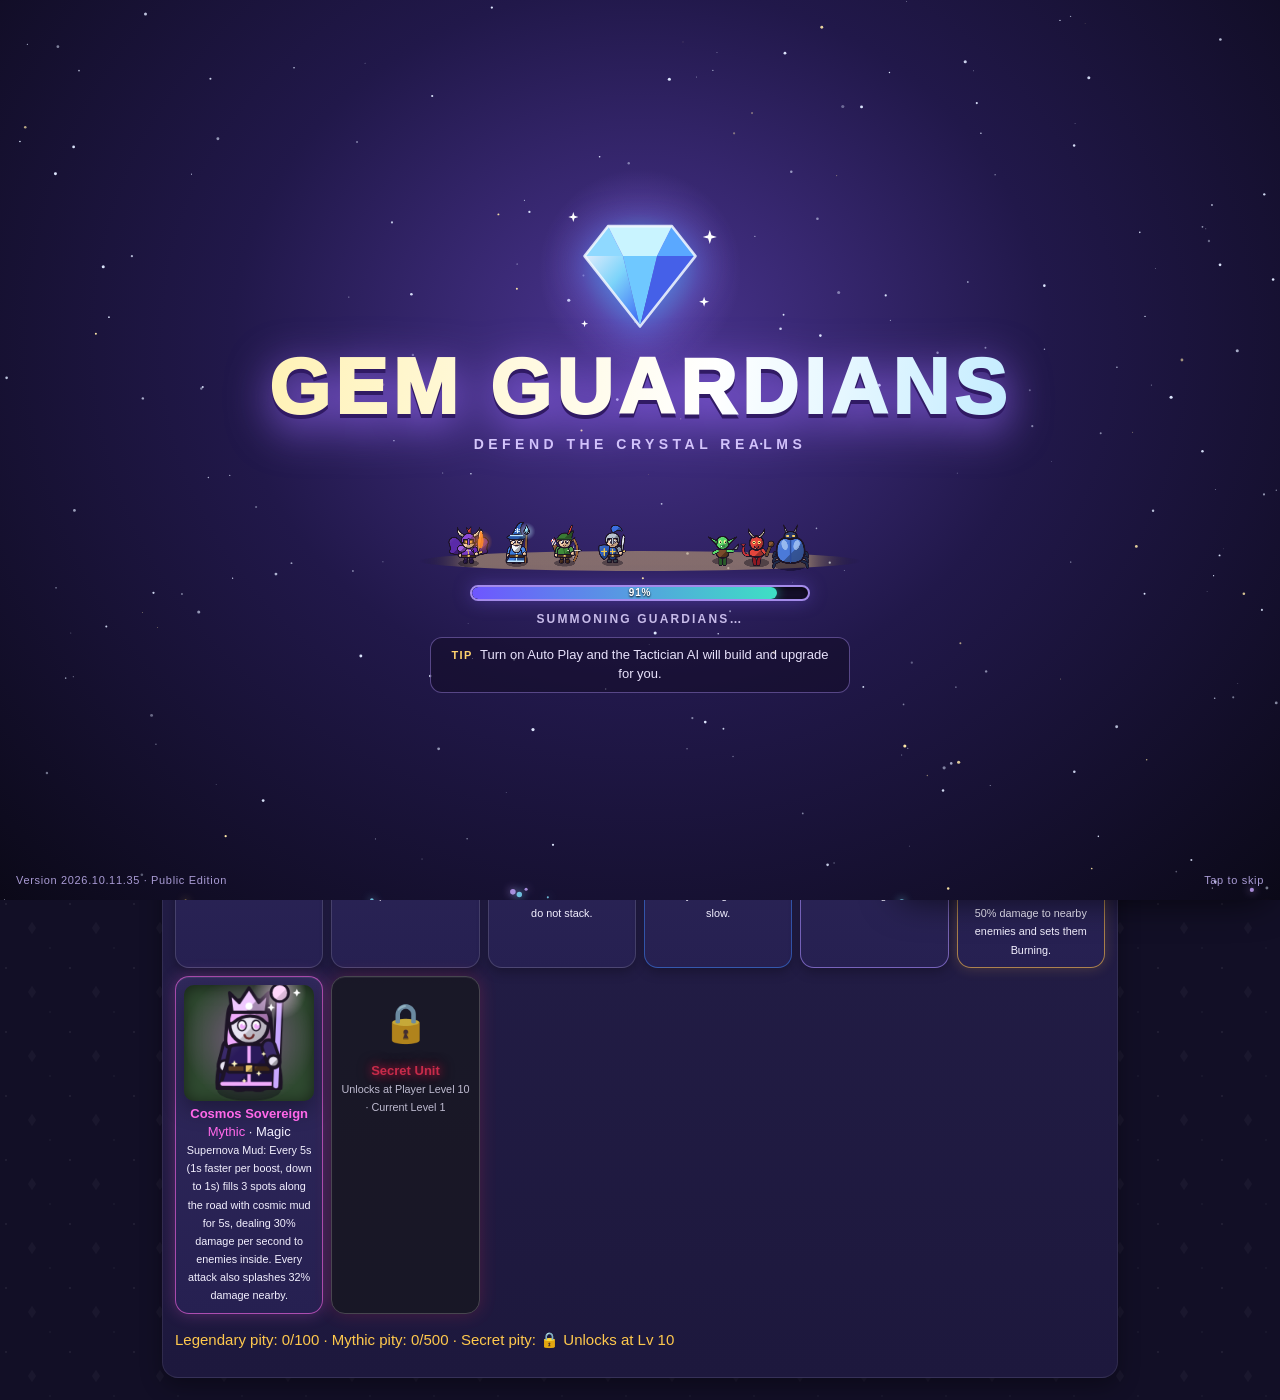
==== index.html @ 917376e4 "Apply game update GAME_VERSION='2026.10.11.35'" ====
<!DOCTYPE html>
<html lang="en">
<head>
<meta charset="utf-8">
<meta name="viewport" content="width=device-width,initial-scale=1">
<meta name="theme-color" content="#211c3f">
<meta name="apple-mobile-web-app-capable" content="yes">
<meta name="apple-mobile-web-app-status-bar-style" content="black-translucent">
<link rel="manifest" href="./manifest.webmanifest">
<link rel="icon" type="image/png" sizes="192x192" href="./icon-192.png">
<link rel="apple-touch-icon" href="./icon-192.png">
<title>Gem Guardians — Public Version</title>
<style>
:root{--bg:#15122a;--panel:#211c3f;--card:#2c2655;--ink:#f3f0ff;--mut:#a39cc9;--acc:#7b5cff;--gem:#3ee0c4;--gold:#ffc94d}
*{box-sizing:border-box}
body{margin:0;background:var(--bg);color:var(--ink);font:15px/1.4 "Trebuchet MS",Verdana,sans-serif}
header{display:flex;gap:8px;align-items:center;flex-wrap:wrap;padding:10px 14px;background:var(--panel)}
h1{font-size:clamp(23px,3vw,28px);margin:0 auto 0 0;letter-spacing:.4px;font-family:"Trebuchet MS","Arial Rounded MT Bold",Verdana,sans-serif;font-weight:900;background:linear-gradient(90deg,#39ff14 0%,#00e5ff 55%,#1685ff 100%);-webkit-background-clip:text;background-clip:text;-webkit-text-fill-color:transparent;color:#39ff14;line-height:1.2}
.gems{color:var(--gem);font-weight:bold;font-size:17px}
#st{color:var(--mut);font-size:12px}
button{background:var(--acc);color:#fff;border:0;border-radius:8px;padding:8px 12px;cursor:pointer;font:inherit}
button:hover{filter:brightness(1.12)}button:focus-visible{outline:2px solid var(--gold);outline-offset:2px}
button.alt{background:#40396e}button:disabled{opacity:.4;cursor:default}
main{max-width:980px;margin:0 auto;padding:12px}
.tabs{display:flex;gap:8px;margin-bottom:10px}
.tabs button.on{background:var(--gold);color:#241a00}
.panel{background:var(--panel);border-radius:12px;padding:12px;margin-bottom:10px}
.row{display:flex;gap:8px;flex-wrap:wrap;align-items:center}
.grid{display:grid;grid-template-columns:repeat(auto-fill,minmax(140px,1fr));gap:8px}
.card{background:var(--card);border-radius:10px;padding:8px;text-align:center;border:2px solid transparent;font-size:13px}
.card.sel{border-color:var(--gold)}.card.off{opacity:.35}
.dot{display:inline-block;width:26px;height:26px;border-radius:50%;margin-bottom:4px}
.ico{display:block;margin:0 auto 4px}
#modes button.on{background:var(--gold);color:#241a00}
#bar,#coll{max-height:280px;overflow:auto}
.Secret{color:#ff314d;text-shadow:0 0 9px #ed173a,0 0 15px #660a19}.Common{color:#22c55e}.Uncommon{color:#4ade80}.Rare{color:#3b82f6}.Legendary{color:#ffbf47}.Mythic{color:#ff68e9}.Epic{color:#a78bfa}.Exclusive{background:linear-gradient(90deg,#ff4141,#ffae00,#f7f542,#36d97a,#38a9ff,#a45cff,#ff5cba);-webkit-background-clip:text;background-clip:text;color:transparent!important;-webkit-text-fill-color:transparent;font-weight:900;filter:drop-shadow(0 0 3px #a88cff)}
canvas{width:100%;background:#2f4a30;border-radius:10px;display:block;cursor:crosshair;box-shadow:inset 0 2px 16px #0008,0 8px 22px #0005}
#toast{position:fixed;bottom:18px;left:50%;transform:translateX(-50%);background:#000d;padding:9px 16px;border-radius:8px;opacity:0;transition:opacity .25s;pointer-events:none}
#toast.on{opacity:1}
.hide{display:none}
#msg{font-size:18px;color:var(--gold);margin:8px 0}
.qol-box{width:min(740px,100%);max-height:88vh;overflow-y:auto;overscroll-behavior:contain}
.qol-section{border-top:1px solid #ffffff25;padding:12px 0}
.qol-section h3{margin:2px 0 9px;color:#f2d27a}
.qol-section ul{margin:0;padding-left:23px;line-height:1.55}
.qol-section li{margin:6px 0}
.settings-panel{position:fixed;inset:0;background:#080616c9;z-index:20;display:grid;place-items:center;padding:16px}
.settings-panel.hide{display:none}
.settings-box{background:var(--panel);border:1px solid #6559a0;border-radius:18px;padding:22px;width:min(420px,100%);box-shadow:0 16px 60px #0009}
.settings-box h2{margin:0 0 14px}.setting{display:flex;justify-content:space-between;align-items:center;gap:16px;padding:12px 0;border-bottom:1px solid #ffffff20}.setting input{width:21px;height:21px;accent-color:#39ff14;cursor:pointer}.setting small{display:block;color:var(--mut)}
.profile-button{display:flex;align-items:center;gap:7px;background:#353064;border:1px solid #7166a9;padding:5px 9px}.profile-button canvas{width:38px;height:38px;background:#28234d;border-radius:50%;cursor:pointer}.profile-modal{position:fixed;inset:0;background:#090719db;z-index:35;display:grid;place-items:center;padding:16px}.profile-modal.hide{display:none}.profile-card{background:var(--panel);border:1px solid #7166a9;border-radius:16px;padding:20px;width:min(490px,100%);max-height:90vh;overflow:auto}.profile-bar{height:12px;border-radius:20px;background:#41385f;overflow:hidden}.profile-fill{height:100%;background:linear-gradient(90deg,#39ff14,#00baff)}.avatar-option{padding:5px;border:2px solid transparent;border-radius:12px;background:#322a57;cursor:pointer}.avatar-option.selected{border-color:#39ff14}.avatar-option canvas{width:66px;height:60px;background:#28234d;border-radius:9px}.reward-row{display:flex;justify-content:space-between;align-items:center;gap:8px;margin:8px 0;padding:8px;background:#30294e;border-radius:8px}.profile-card input{padding:8px;background:#16132e;color:white;border:1px solid #7465a3;border-radius:7px;max-width:100%}
.unit-picker{display:grid;grid-template-columns:repeat(auto-fill,minmax(105px,1fr));gap:8px;max-height:275px;overflow:auto;margin:10px 0}.unit-choice{background:var(--card);border:2px solid transparent;border-radius:10px;padding:7px 4px;color:var(--ink);text-align:center;cursor:pointer;min-width:0}.unit-fav{position:absolute;right:3px;top:3px;z-index:2;background:#241b38d9;border:1px solid #a88cb9;border-radius:50%;color:#ff779e;padding:3px 7px;font-size:19px;cursor:pointer;line-height:1.1}.unit-fav.active{color:#ff336f;background:#4c1937}.unit-choice{position:relative;cursor:pointer}.unit-card{position:relative}.unit-sort{max-width:100%;margin:6px 0 10px}.unit-choice.selected{border-color:var(--gold);background:#41386f}.unit-choice canvas{display:block;margin:auto;width:72px;height:64px}.unit-choice small{display:block;color:var(--mut)}.unit-choice b{display:block;overflow-wrap:anywhere}.unit-locked{border-color:#eab308!important}.unit-actions{display:flex;flex-wrap:wrap;gap:5px;justify-content:center;margin-top:6px}.unit-actions button{font-size:12px;padding:6px 8px}.unit-nickname{color:var(--gem);font-weight:bold}
 .battle-canvas-wrap{position:relative;width:100%;isolation:isolate;filter:drop-shadow(0 10px 12px #0007)}
.unit-quick{position:absolute;z-index:5;min-width:190px;max-width:235px;padding:9px;background:#19142ff5;border:1px solid #ffc94d;border-radius:12px;box-shadow:0 6px 22px #000b;color:#fff;font-size:12px;transform:translateY(-50%);pointer-events:auto}
.unit-quick.hide{display:none}
.unit-quick strong{display:block;color:#ffc94d;overflow-wrap:anywhere}
.unit-quick .quick-meta{color:#d5cdef;margin:3px 0 7px}.quick-stats{display:grid;grid-template-columns:1fr 1fr;gap:5px;margin:7px 0}.quick-stat{background:#302748;border:1px solid #55456d;border-radius:6px;padding:5px}.quick-stat small{display:block;color:#bfb2d9;font-size:10px}.quick-stat b{color:#fff;font-size:12px}.quick-max{color:#70f3aa;font-weight:bold;margin:5px 0}.quick-next{color:#f6d27b;font-size:11px;margin:5px 0}
.unit-quick button{display:block;width:100%;font-size:12px;padding:7px 5px;margin-top:5px}
.unit-quick button.alt{background:#45395c}
@media(max-width:520px){.unit-quick{min-width:175px;max-width:195px;padding:6px;font-size:11px}.unit-quick button{font-size:11px;padding:5px 4px}}

/* Dimensional UI: tactile bevels, soft specular highlights and layered surfaces. */
.panel{border:1px solid #ffffff14;box-shadow:inset 0 1px 0 #ffffff13,0 12px 25px #0003;background:linear-gradient(155deg,#302951,#211c3f 72%)}
.card{box-shadow:inset 0 2px 0 #ffffff14,0 5px 0 #17122d,0 9px 13px #0004;background:linear-gradient(155deg,#403669,#292349)}
button{box-shadow:inset 0 2px 0 #ffffff2b,0 3px 0 #34246e,0 5px 10px #0004;transition:filter .15s,transform .15s}
button:active{transform:translateY(2px);box-shadow:inset 0 1px 0 #ffffff1c,0 1px 0 #34246e}
.battle-canvas-wrap{perspective:1000px;box-shadow:0 22px 40px #0008;border:2px solid #8074b35e;border-radius:12px;overflow:hidden}
/* Full-screen AFK experience, intentionally black and minimal. */
.afk-overlay{position:fixed;inset:0;background:#000;color:#fff;z-index:100;display:flex;align-items:center;justify-content:center;text-align:center;padding:24px}
.afk-overlay.hide{display:none}.afk-center{max-width:540px;width:100%}.afk-center h2{letter-spacing:5px;font-size:clamp(24px,6vw,40px);margin:8px 0}.afk-center p{color:#a8a8a8}.afk-moon{font-size:56px;color:#e3cc7e}.afk-timer{font-size:clamp(48px,12vw,76px);font-variant-numeric:tabular-nums;font-weight:900;margin:16px 0;color:#e3cc7e}.afk-reward{color:#aaa;margin:16px 0}.afk-reward span{margin:0 8px}.afk-exit{background:#373737;border:1px solid #999;margin-top:22px}.afk-center #afkLatest{min-height:26px;color:#70e8b3;font-weight:bold}
/* Each map keeps a separate best star rating for every finite difficulty. */
.stage-choice{display:inline-flex;flex-direction:column;gap:4px;align-items:flex-start;text-align:left;vertical-align:top;min-width:205px}
.stage-choice small{opacity:.8}
.mode-star-grid{display:grid;grid-template-columns:1fr 1fr;gap:4px 9px;width:100%;margin-top:4px}
.mode-stars{font-size:11px;white-space:nowrap;opacity:.75}
.mode-stars.active{color:#facc15;font-weight:800;opacity:1}

/* Three-across unit browsing: collection, trait selection, feeding, and unit index. */
#coll,#bagGrid,#indexGrid,#traitUnitPicker,#feedPicker{display:grid;grid-template-columns:repeat(3,minmax(0,1fr));gap:9px;align-content:start;overflow-y:auto;overscroll-behavior:contain}
#coll,#bagGrid{max-height:870px}
#indexGrid{max-height:780px}
#traitUnitPicker,#feedPicker{width:100%;flex:1 1 100%;max-height:258px;grid-auto-rows:78px}
#traitUnitPicker .unit-choice,#feedPicker .unit-choice{padding:4px 2px;display:flex;flex-direction:column;align-items:center;justify-content:center;gap:1px}
#traitUnitPicker .unit-choice canvas,#feedPicker .unit-choice canvas{width:45px;height:40px;margin:0}
#traitUnitPicker .unit-choice b,#feedPicker .unit-choice b{font-size:11px;line-height:1.1}
#traitUnitPicker .unit-choice small,#feedPicker .unit-choice small{font-size:10px;line-height:1}
#coll .card,#bagGrid .card,#indexGrid .card{min-width:0;overflow-wrap:anywhere}
@media(max-width:520px){#coll,#bagGrid,#indexGrid,#traitUnitPicker,#feedPicker{gap:5px}#coll .card,#bagGrid .card,#indexGrid .card{padding:5px 3px;font-size:11px}#coll .card button,#bagGrid .card button{font-size:10px;padding:5px 4px}}

/* In-battle six-slot vertical dock, overlaid on the left of the map. */
#battleUnitDock{position:absolute;left:8px;top:8px;bottom:8px;z-index:4;width:clamp(84px,13%,122px);pointer-events:none;display:flex;align-items:center}
#battleUnitDock #bar{pointer-events:auto;display:flex;flex-direction:column;gap:5px;width:100%;max-height:100%;overflow-y:auto;scrollbar-width:thin;padding:3px}
#battleUnitDock .card{flex:none;padding:4px 2px;font-size:10px;line-height:1.15;background:#201735e8;border:1px solid #8b78ad;box-shadow:0 2px 7px #000a;cursor:pointer}
#battleUnitDock .card.sel{border-color:#facc15;background:#453567ee}
#battleUnitDock .card .ico{width:42px;height:37px;margin:0 auto}
#battleUnitDock .card b{display:block;font-size:10px;overflow-wrap:anywhere}
#battleUnitDock .card .placement-count{display:block;font-size:9px;color:#fff4b4}
#battleUnitDock .card .slot-extra{display:none}
#arena.map-fullscreen{position:fixed;inset:0;z-index:200;background:#100c20;display:flex;flex-direction:column;padding:6px;overflow:hidden}
#arena.map-fullscreen>.panel.row:first-child{flex:0 0 auto;margin-bottom:5px;padding:5px;gap:5px;font-size:12px}
#arena.map-fullscreen>.panel.row:first-child button{font-size:11px;padding:6px}
#arena.map-fullscreen .battle-canvas-wrap{flex:1;min-height:0;width:100%;display:flex;align-items:center;justify-content:center}
#arena.map-fullscreen #cv{width:100%;height:100%;object-fit:fill}
#arena.map-fullscreen #selp,#arena.map-fullscreen #msg{display:none}
@media(max-width:700px){#battleUnitDock{width:76px;left:4px;top:4px;bottom:4px}#battleUnitDock .card{font-size:9px;padding:2px}#battleUnitDock .card .ico{width:34px;height:30px}#battleUnitDock .card b{font-size:9px}}

/* Mobile settings accessibility: scroll the dialog rather than clipping its bottom controls. */
#settingsModal{overflow-y:auto;overscroll-behavior:contain;align-items:safe center;-webkit-overflow-scrolling:touch;padding:12px}
#settingsModal .settings-box{max-height:calc(100dvh - 24px);max-height:calc(100vh - 24px);overflow-y:auto;overscroll-behavior:contain;-webkit-overflow-scrolling:touch;min-height:0;touch-action:pan-y}
@supports (height:100dvh){#settingsModal .settings-box{max-height:calc(100dvh - 24px)}}
@media(max-width:600px){#settingsModal{place-items:start center}#settingsModal .settings-box{width:100%;padding:16px}}


/* Center-screen outcome header for completed battles, including raids and Infinite runs. */
#battleOutcome{position:absolute;inset:0;z-index:6;display:flex;align-items:center;justify-content:center;pointer-events:none;padding:12px}
#battleOutcome.hide{display:none}
#battleOutcome .outcome-title{font-size:clamp(42px,9vw,100px);font-weight:1000;letter-spacing:.08em;line-height:1.1;text-align:center;text-transform:uppercase;animation:outcomeReveal .45s ease-out both;max-width:100%;overflow-wrap:anywhere}
#battleOutcome.victory .outcome-title{color:#ffe04b;-webkit-text-stroke:1px #b07805;text-shadow:0 3px 0 #9d6a00,0 0 20px #ffc400,0 0 45px #eaa500,3px 6px 9px #000b}
#battleOutcome.defeat .outcome-title{color:#ed182c;-webkit-text-stroke:2px #080309;text-shadow:0 3px 0 #000,0 0 15px #9d0015,0 0 36px #f01830,4px 7px 10px #000}
@keyframes outcomeReveal{from{opacity:0;transform:scale(.72)}to{opacity:1;transform:scale(1)}}
@media(max-width:600px){#battleOutcome .outcome-title{font-size:clamp(34px,11vw,66px);letter-spacing:.035em}}


/* Collapsible battle loadout: a small edge tab remains visible when slots are hidden. */
#battleDockToggle{position:absolute;z-index:7;top:12px;left:calc(clamp(84px,13%,122px) + 10px);padding:8px 7px;background:#24183fee;color:#fff0a3;border:1px solid #a997e5;border-radius:7px;min-width:28px;touch-action:manipulation;box-shadow:0 3px 10px #000a}
.battle-canvas-wrap.dock-collapsed #battleUnitDock{display:none}
.battle-canvas-wrap.dock-collapsed #battleDockToggle{left:5px}
@media(max-width:700px){#battleDockToggle{left:82px;top:5px;padding:6px 5px}.battle-canvas-wrap.dock-collapsed #battleDockToggle{left:4px}}

/* AFK mobile accessibility: persistent wake-lock status, independently scrollable rewards. */
.afk-overlay{box-sizing:border-box;display:flex;flex-direction:column;align-items:stretch;justify-content:flex-start;gap:0;padding:0;overflow:hidden;height:100vh;height:100dvh;max-height:100dvh}
.afk-overlay.hide{display:none}
.afk-wake-banner{box-sizing:border-box;flex:0 0 auto;width:100%;background:#101820;border-bottom:1px solid #4c6074;padding:10px max(12px,env(safe-area-inset-right)) 10px max(12px,env(safe-area-inset-left));display:flex;align-items:center;justify-content:center;gap:10px;flex-wrap:wrap;z-index:2}
.afk-wake-state{color:#ffdd82;font-size:13px;font-weight:800;line-height:1.35;max-width:520px;overflow-wrap:anywhere}
.afk-wake-state[data-state="active"]{color:#7df5a5}
.afk-wake-state[data-state="unavailable"],.afk-wake-state[data-state="error"]{color:#ff9b9b}
.afk-wake-retry{background:#26374d;border:1px solid #7288a7;color:#fff;padding:9px 12px;font-size:12px;white-space:normal}
.afk-overlay .afk-center{box-sizing:border-box;flex:1 1 auto;min-height:0;max-width:none;width:100%;overflow-y:auto;overflow-x:hidden;overscroll-behavior:contain;-webkit-overflow-scrolling:touch;touch-action:pan-y;padding:20px max(16px,env(safe-area-inset-right)) calc(28px + env(safe-area-inset-bottom)) max(16px,env(safe-area-inset-left))}
.afk-overlay .afk-center>*{max-width:540px;margin-left:auto;margin-right:auto}
@media(max-height:650px){.afk-overlay .afk-center{padding-top:12px}.afk-overlay .afk-moon{font-size:34px}.afk-overlay .afk-timer{margin:9px auto}}

.prestige-stars{display:inline-flex;gap:2px;align-items:center;font-size:15px;white-space:nowrap}.prestige-filled{color:#ffca28;text-shadow:0 0 6px #b97518;font-weight:900}.prestige-empty{color:#697284;opacity:.8}.prestige-stars strong{font-size:11px;color:#e5e7eb;margin-left:4px}

/* First-play tutorial */
.gg-tutorial-overlay{position:fixed;inset:0;z-index:90;background:#080818e8;display:flex;align-items:center;justify-content:center;padding:16px;overflow-y:auto}
.gg-tutorial-overlay.hide{display:none}
.gg-tutorial-card{width:min(510px,100%);max-height:calc(100dvh - 32px);overflow-y:auto;background:linear-gradient(145deg,#28224b,#17172f);border:2px solid #bda46a;border-radius:18px;padding:22px;color:#f8f4ff;box-shadow:0 20px 60px #000a}
.gg-tutorial-progress{color:#e7ce8a;font-size:13px;font-weight:700;margin-bottom:12px}
.gg-tutorial-card h2{font-size:24px;margin:8px 0 12px;color:#ffe4a3}
.gg-tutorial-card p{line-height:1.65;color:#e5dff4}
.gg-tutorial-actions{display:flex;gap:9px;flex-wrap:wrap;margin-top:18px;align-items:center}
.gg-tutorial-actions button{min-height:42px}
.gg-tutorial-actions .gg-tutorial-skip{margin-left:auto;background:#3a3357}
</style>

<style>
#ggSplash{position:fixed;inset:0;z-index:999999;background:radial-gradient(ellipse at 50% 38%,#4b3592 0%,#21184a 45%,#0b0918 100%);display:flex;align-items:center;justify-content:center;color:#fff;transition:opacity .7s ease,visibility .7s ease,transform .7s ease;pointer-events:all;overflow:hidden;font-family:inherit;cursor:pointer}
#ggSplash.ggDone{opacity:0;visibility:hidden;pointer-events:none;transform:scale(1.04)}
#ggSplash #ggSky{position:absolute;inset:0;width:100%;height:100%;background:transparent;border:0;border-radius:0;box-shadow:none;pointer-events:none;cursor:inherit}
#ggSplash .ggStage{position:relative;display:flex;flex-direction:column;align-items:center;gap:10px;padding:16px;max-width:100%;box-sizing:border-box}
#ggSplash .ggGemWrap{position:relative;width:clamp(86px,20vw,128px);height:clamp(86px,20vw,128px);animation:ggFloat 3.2s ease-in-out infinite}
#ggSplash .ggHalo{position:absolute;inset:-30%;border-radius:50%;background:radial-gradient(circle,rgba(127,227,255,.45) 0%,rgba(155,123,255,.22) 40%,rgba(0,0,0,0) 70%);animation:ggHalo 2.4s ease-in-out infinite alternate}
#ggSplash .ggGem{position:relative;width:100%;height:100%;filter:drop-shadow(0 8px 18px rgba(80,140,255,.65))}
#ggSplash .ggShine{animation:ggShine 2.8s ease-in-out infinite}
#ggSplash .ggSpark{position:absolute;width:10px;height:10px;background:#fff;clip-path:polygon(50% 0,62% 38%,100% 50%,62% 62%,50% 100%,38% 62%,0 50%,38% 38%);animation:ggTwinkle 2s ease-in-out infinite;filter:drop-shadow(0 0 6px #bff4ff)}
#ggSplash .s1{top:4%;left:-6%;animation-delay:.1s}#ggSplash .s2{top:18%;right:-10%;animation-delay:.7s;width:14px;height:14px}#ggSplash .s3{bottom:6%;left:4%;animation-delay:1.2s;width:7px;height:7px}#ggSplash .s4{bottom:22%;right:-4%;animation-delay:1.6s}
#ggSplash .ggTitle{font-size:clamp(34px,8vw,78px);font-weight:1000;letter-spacing:.07em;text-align:center;line-height:1.08;background:linear-gradient(100deg,#fff2b6 0%,#fff 30%,#b6e8ff 55%,#e5bdff 80%,#fff2b6 100%);background-size:200% 100%;background-clip:text;-webkit-background-clip:text;color:transparent;filter:drop-shadow(0 4px 0 #301a64) drop-shadow(0 10px 22px rgba(155,108,255,.8));animation:ggTitleSheen 5s linear infinite}
#ggSplash .ggSub{color:#d9cdfb;font-weight:bold;letter-spacing:.32em;font-size:clamp(10px,2.4vw,14px);text-transform:uppercase;margin-top:-4px;text-align:center}
#ggSplash #ggParade{width:min(440px,88vw);height:auto;aspect-ratio:440/110;background:transparent;border:0;border-radius:0;box-shadow:none;cursor:inherit;margin:2px 0 -2px}
#ggSplash .ggBar{position:relative;width:min(340px,78vw);height:16px;border:2px solid #a48bea;border-radius:999px;background:#140e29;overflow:hidden;box-shadow:0 0 18px rgba(130,100,255,.35),inset 0 2px 4px rgba(0,0,0,.5)}
#ggSplash .ggProgress{width:0%;height:100%;border-radius:999px;background:linear-gradient(90deg,#6e56ff,#3ee0c4,#ffd05a);background-size:200% 100%;animation:ggBarFlow 1.6s linear infinite;box-shadow:0 0 12px rgba(62,224,196,.7)}
#ggSplash .ggPct{position:absolute;inset:0;display:flex;align-items:center;justify-content:center;font-size:10px;font-weight:900;letter-spacing:.08em;color:#fff;text-shadow:0 1px 2px #000}
#ggSplash .ggCaption{color:#c8bce9;font-weight:bold;letter-spacing:.18em;font-size:12px;text-transform:uppercase;min-height:15px}
#ggSplash .ggTip{max-width:min(420px,86vw);min-height:38px;text-align:center;font-size:13px;line-height:1.45;color:#e8e2fb;background:rgba(20,14,41,.62);border:1px solid rgba(164,139,234,.45);border-radius:12px;padding:8px 12px;transition:opacity .28s ease;box-sizing:border-box}
#ggSplash .ggTip b{color:#ffd36e;letter-spacing:.12em;font-size:11px;margin-right:4px}
#ggSplash .ggTip.ggFade{opacity:0}
#ggSplash .ggFoot{position:absolute;left:0;right:0;bottom:max(12px,env(safe-area-inset-bottom));display:flex;justify-content:space-between;gap:10px;padding:0 16px;font-size:11px;color:#a99bd4;letter-spacing:.06em;box-sizing:border-box}
#ggSplash .ggSkip{animation:ggBlink 1.8s ease-in-out infinite}
@keyframes ggFloat{0%,100%{transform:translateY(0)}50%{transform:translateY(-9px)}}
@keyframes ggHalo{from{transform:scale(.9);opacity:.7}to{transform:scale(1.1);opacity:1}}
@keyframes ggShine{0%,35%{transform:skewX(-20deg) translateX(0)}75%,100%{transform:skewX(-20deg) translateX(240px)}}
@keyframes ggTwinkle{0%,100%{transform:scale(.2) rotate(0);opacity:0}50%{transform:scale(1) rotate(45deg);opacity:1}}
@keyframes ggTitleSheen{to{background-position:-200% 0}}
@keyframes ggBarFlow{to{background-position:-200% 0}}
@keyframes ggBlink{0%,100%{opacity:.35}50%{opacity:.9}}
@media (max-height:560px){#ggSplash .ggGemWrap{width:64px;height:64px}#ggSplash .ggTip{display:none}#ggSplash .ggStage{gap:6px}}
@media (prefers-reduced-motion:reduce){#ggSplash *{animation:none!important}}
/* 2026.10.11.7: Android / phone layout */
html{-webkit-tap-highlight-color:transparent;-webkit-text-size-adjust:100%}
button,select,.tabs,.card,canvas,#bar{touch-action:manipulation}
button,.tabs,#bar,canvas{-webkit-user-select:none;user-select:none;-webkit-touch-callout:none}
#bMore{display:none}
.hdr-lbl{display:inline}
.dock-cost{display:none}
@media (max-width:640px){
  main{padding:8px}
  .panel{padding:10px}
  .tabs{display:grid;grid-template-columns:repeat(4,minmax(0,1fr));gap:6px}
  .tabs button{min-height:46px;padding:6px 2px;font-size:13px;line-height:1.15;white-space:normal;margin:0}
  /* bigger tap targets in lists */
  #coll .card button,#bagGrid .card button,#indexGrid .card button,#traitUnitPicker .card button,#feedPicker .card button{min-height:36px;font-size:12px!important;padding:6px 5px!important}
  .unit-fav{min-width:34px;min-height:34px;display:flex;align-items:center;justify-content:center;padding:2px 6px}
  select,.unit-sort{min-height:40px;font-size:14px}
  /* battle controls (portrait) */
  #arena>.panel.row:first-child{display:grid;grid-template-columns:repeat(3,minmax(0,1fr));gap:6px;align-items:stretch}
  #arena>.panel.row:first-child>#hud{grid-column:1/-1;font-size:14px}
  #arena>.panel.row:first-child>span:not(#battleWakeStatus){display:none}
  #arena>.panel.row:first-child>#battleWakeStatus{grid-column:1/-1}
  #arena>.panel.row:first-child>button{min-height:42px;padding:6px 4px;font-size:12px;margin:0;white-space:normal;line-height:1.15}
  #arena>.panel.row:first-child>#bFullMap{grid-column:1/-1;font-size:14px;background:linear-gradient(180deg,#7b5cff,#5a3fd6);color:#fff}
  #arena>.panel.row:first-child>.hide{display:none!important}
}
@media (max-width:640px),(max-height:520px){
  #battleUnitDock .card br,#battleUnitDock .card .dock-det{display:none}
  #battleUnitDock .card .dock-cost{display:block;font-size:10px;color:#ffd36e;font-weight:800}
  #battleUnitDock .card .placement-count{font-size:9px}
  #battleUnitDock{width:76px;left:4px;top:4px;bottom:4px}
  #battleUnitDock .card .ico{width:34px;height:30px}
  #battleUnitDock .card b{font-size:9px}
  #battleDockToggle{left:82px;top:5px}
}
@media (max-width:640px),(max-height:520px) and (pointer:coarse){
  header{display:grid;grid-template-columns:minmax(0,1fr) auto auto auto;align-items:center;gap:6px;padding:8px max(10px,env(safe-area-inset-left)) 8px max(10px,env(safe-area-inset-right));position:relative}
  header>*{margin:0!important}
  #bProfile{grid-column:1;grid-row:1;justify-self:start;min-width:0;max-width:100%;padding:4px 8px 4px 4px;overflow:hidden}
  #bProfile #headerAvatar{width:34px;height:34px;flex:none}
  #headerPlayer{white-space:nowrap;overflow:hidden;text-overflow:ellipsis;font-size:14px}
  header .gems{grid-column:1;grid-row:2;font-size:15px;white-space:nowrap}
  #bSound{grid-column:2;grid-row:1}
  #bSettings{grid-column:3;grid-row:1}
  #bMore{display:inline-flex;grid-column:4;grid-row:1}
  #bSound,#bSettings,#bMore{min-width:42px;min-height:42px;padding:6px 9px;justify-content:center;align-items:center;font-size:18px}
  #bSettings .hdr-lbl{display:none}
  header h1{display:none}
  header #st{grid-column:2/5;grid-row:2;font-size:11px;text-align:right;white-space:nowrap;overflow:hidden;text-overflow:ellipsis}
  header .hdr-more{display:none}
  header.more-open .hdr-more{display:block;grid-column:1/-1;width:100%;min-height:44px;text-align:left;padding:10px 14px}
  header.more-open{box-shadow:0 10px 30px #000c;z-index:50}
}
@media (min-width:641px) and (max-height:520px) and (pointer:coarse){
  header{grid-template-columns:auto minmax(0,1fr) auto auto auto auto;padding-top:4px;padding-bottom:4px}
  header .gems{grid-column:2;grid-row:1;justify-self:start}
  header #st{grid-column:3;grid-row:1}
  #bSound{grid-column:4}#bSettings{grid-column:5}#bMore{grid-column:6}
}
/* full-screen battle on phones in landscape: controls in a side column, map as large as possible */
#arena.map-fullscreen .battle-canvas-wrap{flex:none;margin:auto}
#arena.map-fullscreen #cv{object-fit:contain}
@media (orientation:landscape) and (max-height:520px){
  #arena.map-fullscreen{flex-direction:row;padding:4px max(4px,env(safe-area-inset-right)) 4px max(4px,env(safe-area-inset-left));gap:6px}
  #arena.map-fullscreen>.panel.row:first-child{order:2;flex:0 0 132px;display:flex;flex-direction:column;flex-wrap:nowrap;align-items:stretch;margin:0;padding:5px;gap:4px;overflow-y:auto;max-height:100%}
  #arena.map-fullscreen>.panel.row:first-child>#hud{font-size:11px;line-height:1.25}
  #arena.map-fullscreen>.panel.row:first-child>span:not(#battleWakeStatus){display:none}
  #arena.map-fullscreen>.panel.row:first-child>button{font-size:11px;padding:7px 4px;min-height:34px;margin:0;white-space:normal;line-height:1.1}
  #arena.map-fullscreen>.panel.row:first-child>.hide{display:none!important}
  #arena.map-fullscreen .battle-canvas-wrap{order:1}
}
.gg-rotate-hint{position:absolute;left:50%;top:50%;transform:translate(-50%,-50%);z-index:9;background:#140e29ee;border:1px solid #a48bea;border-radius:14px;padding:14px 18px;color:#fff;text-align:center;font-weight:700;pointer-events:none;box-shadow:0 8px 24px #000c}
.gg-rotate-hint .ph{display:inline-block;font-size:34px;animation:ggRot 1.8s ease-in-out infinite}
@keyframes ggRot{0%,30%{transform:rotate(0)}60%,100%{transform:rotate(-90deg)}}
.gg-back-toast{position:fixed;left:50%;bottom:max(24px,env(safe-area-inset-bottom));transform:translateX(-50%);z-index:999998;background:#140e29f2;color:#fff;border:1px solid #a48bea;border-radius:999px;padding:10px 18px;font-weight:700;font-size:14px;box-shadow:0 8px 24px #000c;pointer-events:none}
/* 2026.10.11.9: difficulty cards, enemy index */
.mode-title{margin:0 0 8px}
.mode-grid{display:grid;grid-template-columns:repeat(5,minmax(0,1fr));gap:8px}
.mode-card{display:flex;flex-direction:column;align-items:stretch;gap:4px;text-align:left;padding:10px;border-radius:12px;background:linear-gradient(160deg,#2b2450,#1b1636);border:2px solid color-mix(in srgb,var(--mc) 35%,transparent);color:#fff;box-shadow:0 4px 0 #0005;min-height:104px;cursor:pointer}
.mode-card:hover{filter:brightness(1.12)}
.mode-card.on,#modes .mode-card.on{color:#fff;border-color:var(--mc);background:linear-gradient(160deg,color-mix(in srgb,var(--mc) 32%,#2b2450),#1b1636);box-shadow:0 0 0 2px color-mix(in srgb,var(--mc) 40%,transparent),0 0 18px color-mix(in srgb,var(--mc) 45%,transparent)}
.mc-top{display:flex;align-items:center;gap:6px}
.mc-top b{font-size:16px;color:var(--mc)}
.mc-ico{font-size:20px}
.mc-check{margin-left:auto;background:var(--mc);color:#111;border-radius:999px;width:20px;height:20px;display:flex;align-items:center;justify-content:center;font-weight:900;font-size:12px}
.mc-stats{display:flex;flex-direction:column;font-size:12px;color:#d6d0f0;line-height:1.35}
.mc-stars{font-size:12px;color:#ffd84a;font-weight:800;margin-top:auto}
.mode-info{margin:10px 0 0;color:var(--mut);font-size:13px}
.enemy-note{display:flex;gap:10px;align-items:center;justify-content:space-between;flex-wrap:wrap;font-size:13px;color:var(--mut)}
.index-tabs{gap:8px;margin-bottom:10px}
.index-tabs button{flex:1;min-height:44px;background:#3a3357}
.index-tabs button.on{background:var(--gold);color:#241a00}
.enemy-grid{display:grid;grid-template-columns:repeat(auto-fill,minmax(260px,1fr));gap:10px}
.enemy-card{display:flex;gap:10px;align-items:flex-start;background:linear-gradient(160deg,#2b2450,#1b1636);border:1px solid color-mix(in srgb,var(--ec,#8b78ad) 50%,transparent);border-radius:14px;padding:10px}
.enemy-card canvas.enemy-art{width:84px;height:84px;flex:none;background:radial-gradient(circle at 50% 60%,#3d6b3a,#20361f);border-radius:12px;box-shadow:inset 0 0 0 1px #ffffff22;cursor:default;margin:0}
.enemy-card.locked canvas.enemy-art{filter:brightness(0) opacity(.55)}
.enemy-card.locked{border-style:dashed;border-color:#ffffff33}
.ec-body{display:flex;flex-direction:column;gap:3px;min-width:0}
.ec-body b{font-size:16px}
.ec-cls{font-size:11px;font-weight:800;letter-spacing:.06em;text-transform:uppercase;color:#a99bd4}
.ec-stats{display:flex;flex-wrap:wrap;gap:4px 8px;font-size:12px;color:#e4defa}
.ec-body p{margin:2px 0;font-size:13px;line-height:1.4;color:#d6d0f0}
.ec-log{color:#fde68a;font-size:12px}
.ec-hint{color:#a99bd4;font-size:12px}
@media (max-width:640px){
  .mode-grid{grid-template-columns:repeat(5,minmax(0,1fr));gap:5px}
  .mode-card{min-height:0;padding:7px 2px;align-items:center;text-align:center}
  .mode-card .mc-top{flex-direction:column;gap:2px}
  .mode-card .mc-top b{font-size:12px}
  .mode-card .mc-stats,.mode-card .mc-check{display:none}
  .mode-card .mc-stars{font-size:10px;margin-top:2px}
  .enemy-grid{grid-template-columns:1fr}
  .enemy-card canvas.enemy-art{width:72px;height:72px}
}
/* 2026.10.11.10: battle stats bar on the map */
#battleStats{position:absolute;top:6px;right:6px;z-index:6;display:flex;gap:5px;pointer-events:none;font-weight:900;font-size:14px;line-height:1}
#battleStats.hide{display:none}
#battleStats span{display:flex;align-items:center;gap:4px;background:#120c26d9;border:1px solid #ffffff30;border-radius:999px;padding:5px 9px;color:#fff;box-shadow:0 2px 8px #0008;white-space:nowrap}
#battleStats .bs-coins{color:#ffe066;border-color:#facc1580;font-size:16px}
#battleStats .bs-coins.up{animation:bsUp .45s ease-out}
#battleStats .bs-coins.down{animation:bsDown .45s ease-out}
#battleStats .bs-lives.low{color:#ff8a8a;border-color:#f43f5e99}
@keyframes bsUp{0%{transform:scale(1.18);box-shadow:0 0 14px #facc15}100%{transform:scale(1)}}
@keyframes bsDown{0%{transform:scale(.92);color:#ffb4b4}100%{transform:scale(1)}}
@media (max-width:640px),(max-height:520px){#battleStats{top:4px;right:4px;gap:3px;font-size:12px}#battleStats span{padding:4px 7px}#battleStats .bs-coins{font-size:14px}}
/* 2026.10.11.11: next-wave preview, upgrade paths, quests & achievements */
#wavePreview{position:absolute;left:50%;bottom:6px;transform:translateX(-50%);z-index:6;display:flex;align-items:center;gap:4px;pointer-events:none;background:#120c26d9;border:1px solid #ffffff30;border-radius:999px;padding:3px 10px 3px 8px;box-shadow:0 2px 8px #0008;max-width:calc(100% - 20px);overflow:hidden;white-space:nowrap}
#wavePreview.hide{display:none}
#wavePreview .wp-lbl{font-size:12px;font-weight:900;color:#e9d5ff;margin-right:2px}
#wavePreview .wp-e{position:relative;display:flex;align-items:center;font-size:12px;font-weight:900;color:#fff}
#wavePreview .wp-e img{width:26px;height:26px;margin-right:-2px}
#wavePreview .wp-e.boss{color:#ffd84a}
#wavePreview .wp-e em{position:absolute;top:-6px;left:4px;font-style:normal;font-size:8px;background:#f43f5e;color:#fff;border-radius:4px;padding:0 3px;line-height:1.4}
@media (max-width:640px),(max-height:520px){#wavePreview{bottom:4px;padding:2px 8px 2px 6px}#wavePreview .wp-e img{width:20px;height:20px}#wavePreview .wp-lbl,#wavePreview .wp-e{font-size:11px}}
.quick-paths{display:flex;flex-direction:column;gap:5px;margin-top:6px}
.quick-paths .qp-title{font-size:11px;font-weight:800;color:#fde68a}
.quick-paths .qp-btn{display:flex;flex-direction:column;align-items:flex-start;text-align:left;padding:6px 8px;background:linear-gradient(180deg,#6d4ad6,#4c2fb0);border:1px solid #c4b5fd88}
.quick-paths .qp-btn b{font-size:12px}.quick-paths .qp-btn small{font-size:10px;color:#e4defa;line-height:1.25}
.quick-path-chosen{font-size:11px;font-weight:800;color:#fde68a;background:#2a1f4a;border:1px solid #facc1555;border-radius:8px;padding:4px 6px;margin:4px 0}
#bQuests{position:relative}
#bQuests .q-badge{position:absolute;top:-6px;right:-6px;min-width:18px;height:18px;border-radius:999px;background:#f43f5e;color:#fff;font-size:11px;font-weight:900;font-style:normal;display:flex;align-items:center;justify-content:center;padding:0 4px;box-shadow:0 0 0 2px #1b1636;animation:qPulse 1.6s ease-in-out infinite}
#bQuests .q-badge.hide{display:none}
@keyframes qPulse{50%{transform:scale(1.15)}}
.quests-box{width:min(680px,100%)!important;max-height:calc(100dvh - 30px);overflow:auto}
.qs-sec{margin:12px 0 16px}
.qs-sec h3{margin:0 0 8px;display:flex;justify-content:space-between;align-items:baseline;gap:8px;flex-wrap:wrap}
.qs-sec h3 small{font-size:12px;color:var(--mut);font-weight:600}
.login-track{display:grid;grid-template-columns:repeat(7,minmax(0,1fr));gap:5px}
.login-day{position:relative;background:#1d1438;border:1px solid #ffffff22;border-radius:10px;padding:6px 4px;text-align:center;font-size:11px;min-height:64px;display:flex;flex-direction:column;gap:3px;justify-content:center}
.login-day b{font-size:11px;color:#c8bce9}.login-day span{font-size:11px;line-height:1.25}
.login-day.got{opacity:.55}.login-day.got i{position:absolute;top:2px;right:5px;color:#4ade80;font-style:normal;font-weight:900}
.login-day.now{border-color:#facc15;box-shadow:0 0 12px #facc1566;background:#3a2a10}
.login-day.big{background:linear-gradient(160deg,#4c1d95,#1d1438)}
.qs-claim{margin-top:8px;width:100%;min-height:42px;background:linear-gradient(180deg,#22c55e,#15803d);font-weight:800}
.qs-claim.small{width:auto;margin:0;min-height:36px;padding:6px 12px}
.qs-claim:disabled{background:#3a3357;color:#8b82b0}
.qs-note{color:var(--mut);font-size:13px;margin:6px 0 0}
.quest,.ach{display:flex;align-items:center;gap:10px;background:#1d1438;border:1px solid #ffffff1f;border-radius:12px;padding:8px 10px;margin-bottom:6px}
.quest.done,.ach.done{border-color:#22c55e99;box-shadow:0 0 10px #22c55e33}
.quest.claimed,.ach.maxed{opacity:.6}
.q-ico,.a-ico{font-size:22px;width:30px;text-align:center;flex:none}
.q-main{flex:1;min-width:0;display:flex;flex-direction:column;gap:3px}
.q-main b{font-size:14px}.q-main small{font-size:12px;color:#c8bce9}
.q-bar{height:7px;background:#0d0a1f;border-radius:999px;overflow:hidden}
.q-bar i{display:block;height:100%;background:linear-gradient(90deg,#6e56ff,#3ee0c4);border-radius:999px}
.q-done{color:#4ade80;font-weight:900;font-size:18px}
.a-tier{color:#facc15;font-size:12px;letter-spacing:1px}.a-tier i{font-style:normal;color:#4b4470}
.ach-grid{display:grid;grid-template-columns:1fr 1fr;gap:6px}.ach-grid .ach{margin:0}
body.gg-perf .stage-thumb img{image-rendering:auto}
@media (max-width:640px){
  header{grid-template-columns:minmax(0,1fr) auto auto auto auto}
  #bQuests{grid-column:2;grid-row:1;min-width:42px;min-height:42px;padding:6px 9px;font-size:18px}
  #bQuests .hdr-lbl{display:none}
  #bSound{grid-column:3}#bSettings{grid-column:4}#bMore{grid-column:5}
  header #st{grid-column:2/6}
  .login-track{grid-template-columns:repeat(4,minmax(0,1fr))}
  .ach-grid{grid-template-columns:1fr}
}
@media (min-width:641px) and (max-height:520px) and (pointer:coarse){
  header{grid-template-columns:auto minmax(0,1fr) auto auto auto auto auto}
  #bQuests{grid-column:4;grid-row:1}#bQuests .hdr-lbl{display:none}#bSound{grid-column:5}#bSettings{grid-column:6}#bMore{grid-column:7}
}
/* 2026.10.11.6: sound settings */
.sound-box{padding:12px 0;border-bottom:1px solid #ffffff20}
.sound-row{display:grid;grid-template-columns:92px 1fr 44px;align-items:center;gap:10px;margin-top:8px;font-size:14px}
.sound-row input[type=range]{width:100%;accent-color:#7fe3ff;cursor:pointer;height:22px}
.sound-row output{color:var(--mut);font-size:12px;text-align:right}
#bSound{min-width:44px;font-size:18px;padding-left:10px;padding-right:10px}
<style>
.ico{width:72px}
/* 2026.10.11.5: clearer map stars */
.mode-star-grid{gap:5px 6px}
.mode-stars{display:flex;align-items:center;justify-content:space-between;gap:4px;background:#0d0a1f;border:1px solid #ffffff22;border-radius:8px;padding:2px 6px;opacity:1!important;font-size:11px;white-space:nowrap}
.mode-stars .ms-label{color:#cfc9ef;font-weight:700}
.mode-stars .ms-stars{display:inline-flex;gap:1px;font-size:14px;line-height:1}
.ms-star{color:#3d3760;-webkit-text-stroke:.5px #000a}
.ms-star.on{color:#ffd84a;text-shadow:0 0 6px #ffb800aa,0 1px 0 #8a5a00}
.mode-stars.active{border-color:#facc15;background:#2a2148;box-shadow:0 0 0 1px #facc1555}
.mode-stars.active .ms-label{color:#fde68a}
.mode-stars.perfect{background:linear-gradient(90deg,#3a2a08,#0d0a1f)}
.stage-stars-big{position:absolute;left:8px;bottom:6px;display:flex;gap:2px;font-size:22px;line-height:1;padding:2px 7px 3px;border-radius:999px;background:#000b}
.stage-stars-big .ms-star.on{text-shadow:0 0 8px #ffc400,0 2px 0 #8a5a00}
.stage-stars-big .sb-mode{font-size:10px;font-weight:800;color:#fde68a;align-self:center;margin-right:4px;letter-spacing:.04em;text-transform:uppercase}
/* 2026.10.11.4: battle menu, map cards, guided tutorial */
.battle-pick-title{margin:0 0 2px}.battle-pick-hint{margin:0 0 10px;color:var(--mut);font-size:13px}
#stages{display:grid;grid-template-columns:repeat(auto-fill,minmax(205px,1fr));gap:12px}
@media(max-width:600px){#stages{grid-template-columns:repeat(2,minmax(0,1fr));gap:8px}.stage-body{padding:6px 8px 8px}.stage-body strong{font-size:13px}.mode-star-grid{grid-template-columns:1fr}.stage-food{font-size:11px}}
.stage-card{display:flex;flex-direction:column;padding:0;overflow:hidden;text-align:left;border-radius:14px;border:2px solid #6d5fd0;background:linear-gradient(#262052,#1a1538);color:#fff;cursor:pointer;transition:transform .15s,border-color .15s,box-shadow .15s;box-shadow:0 6px 16px #0006;font:inherit}
.stage-card:hover:not(:disabled),.stage-card:focus-visible{transform:translateY(-3px);border-color:#facc15;box-shadow:0 10px 24px #0008,0 0 0 2px #facc1555}
.stage-card.cleared{border-color:#4ade80}
.stage-card.locked{filter:grayscale(.9) brightness(.75);cursor:not-allowed}
.stage-thumb{position:relative;display:block;aspect-ratio:16/9;background:linear-gradient(135deg,#2f4a30,#1d2e20);overflow:hidden}
.stage-thumb img{width:100%;height:100%;object-fit:cover;display:block}
.stage-num{position:absolute;left:8px;top:8px;background:#000b;color:#fde68a;font-weight:900;border-radius:999px;padding:1px 9px;font-size:12px}
.stage-badge{position:absolute;right:8px;top:8px;background:#16a34acc;color:#fff;font-weight:800;border-radius:999px;padding:1px 8px;font-size:11px}
.stage-lock{position:absolute;inset:0;display:grid;place-items:center;font-size:34px;background:#0008}
.stage-body{display:flex;flex-direction:column;gap:3px;padding:8px 10px 10px}
.stage-body strong{font-size:15px}
.stage-food{display:flex;align-items:center;gap:4px;font-size:12px;color:#d6d0f5}
canvas.stage-fruit{width:24px;height:auto;margin:0;background:transparent;box-shadow:none;border-radius:0;cursor:inherit}
#enemyLegend .legend-row{display:flex;flex-wrap:wrap;gap:8px;margin-top:6px}
#enemyLegend .legend-item{display:flex;align-items:center;gap:6px;background:#ffffff10;border:1px solid #ffffff22;border-radius:12px;padding:4px 10px 4px 4px;font-size:13px}
canvas.enemy-ico{width:40px;height:auto;margin:0;background:#2f4a30;border-radius:10px;box-shadow:none;cursor:default}
#ggGuide{position:fixed;right:12px;bottom:12px;z-index:99980;width:min(370px,calc(100vw - 24px));background:linear-gradient(#2b2360,#191437);border:2px solid #facc15;border-radius:16px;padding:10px 14px 12px;box-shadow:0 12px 36px #000a;color:#fff}
#ggGuide.hide{display:none}
#ggGuide .gg-guide-top{display:flex;justify-content:space-between;align-items:center;font-size:11px;font-weight:800;letter-spacing:.06em;color:#fde68a;text-transform:uppercase}
#ggGuide .gg-guide-top button{padding:3px 8px;font-size:11px}
#ggGuide h3{margin:6px 0 4px;font-size:16px}#ggGuide p{margin:0 0 8px;font-size:13px;line-height:1.45;color:#e6e1ff}
#ggGuide .gg-guide-actions{display:flex;gap:6px;flex-wrap:wrap;align-items:center}
#ggGuide .gg-guide-skip{background:transparent;border:0;color:#a9a3cf;text-decoration:underline;margin-left:auto;padding:4px}
#ggGuide.mini h3,#ggGuide.mini p,#ggGuide.mini .gg-guide-actions{display:none}
.guide-glow{outline:3px solid #facc15!important;outline-offset:2px;box-shadow:0 0 0 6px #facc1544,0 0 26px #facc15!important;animation:guidePulse 1.2s ease-in-out infinite}
@keyframes guidePulse{50%{outline-color:#fff7c2;box-shadow:0 0 0 9px #facc1522,0 0 34px #facc15}}
@media(max-width:600px){#ggGuide{right:8px;left:8px;bottom:8px;width:auto;padding:8px 12px 10px}#ggGuide p{font-size:12px}}
/* 2026.10.11.3: results card, reward chips, inline item icons */
#battleOutcome .outcome-card{display:flex;flex-direction:column;align-items:center;gap:6px;max-width:min(560px,94%);max-height:100%;overflow:auto;padding:10px 18px 14px;border-radius:18px;border:2px solid #f2c84b;background:radial-gradient(ellipse at top,rgba(46,34,92,.94),rgba(12,9,28,.92));box-shadow:0 12px 40px #000b,inset 0 0 30px #ffffff10;animation:outcomeReveal .45s ease-out both}
#battleOutcome.defeat .outcome-card{border-color:#b3122a;background:radial-gradient(ellipse at top,rgba(78,12,24,.94),rgba(16,6,10,.92))}
#battleOutcome .outcome-ribbon{position:relative;padding:2px 42px 4px;margin-top:2px;background:linear-gradient(#d83a3a,#8e1b25);clip-path:polygon(0 0,100% 0,94% 50%,100% 100%,0 100%,6% 50%);box-shadow:0 4px 0 #0006}
#battleOutcome.defeat .outcome-ribbon{background:linear-gradient(#3a3348,#151020)}
#battleOutcome .outcome-card .outcome-title{font-size:clamp(28px,6.2vw,64px);letter-spacing:.07em;animation:none}
.outcome-stars{display:flex;gap:4px;min-height:0}
.outcome-stars span{font-size:clamp(26px,5vw,46px);line-height:1;color:#4a4560;-webkit-text-stroke:1px #0009;display:inline-block;animation:starPop .45s ease-out both}
.outcome-stars span.on{color:#ffd84a;text-shadow:0 0 12px #ffc400,0 2px 0 #9d6a00}
.outcome-sub{color:#e2dcff;font-weight:800;font-size:clamp(12px,1.8vw,15px);text-align:center}
.outcome-rewards{display:flex;flex-wrap:wrap;justify-content:center;gap:6px}
.reward-chip{display:flex;align-items:center;gap:6px;background:#ffffff16;border:1px solid #ffffff30;border-radius:999px;padding:3px 11px 3px 4px;font-weight:800;font-size:clamp(11px,1.7vw,14px);color:#fff;animation:outcomeReveal .4s ease-out both}
.reward-chip .ri{display:inline-grid;place-items:center;width:24px;height:24px;border-radius:50%;background:#2c2655;font-size:13px;color:#fde68a}
.reward-chip .ri.gem{color:#5eead4}
.reward-chip canvas.ri-can{width:30px;height:auto;margin:0;background:transparent;box-shadow:none;border-radius:0;cursor:default}
.reward-drop{width:100%;text-align:center;color:#f0abfc;font-weight:900}
.reward-ups,.reward-best{width:100%;text-align:center;color:#cfc9ef;font-size:12px}
.outcome-note{color:#facc15;font-size:12px;font-weight:700;min-height:0}
@keyframes starPop{from{transform:scale(0) rotate(-35deg);opacity:0}to{transform:scale(1) rotate(0);opacity:1}}
@media(max-width:600px){#battleOutcome .outcome-card{padding:6px 10px 8px;gap:3px}.reward-chip{padding:2px 8px 2px 3px}.reward-chip .ri{width:18px;height:18px;font-size:11px}.reward-chip canvas.ri-can{width:22px}}
canvas.inline-ico{display:inline-block;width:38px;height:auto;vertical-align:middle;margin:0 6px 0 0;background:transparent;box-shadow:none;border-radius:0;cursor:default}
.card canvas.reroll-ico{background:transparent}
/* 2026.10.10.2: save tools, update banner, Update Info labels */
#pasteSaveText{width:100%;box-sizing:border-box;font:12px ui-monospace,Menlo,monospace;background:#0d1426;color:#e2e8f0;border:1px solid #475569;border-radius:8px;padding:8px;margin-bottom:6px}
#pasteSaveBox.hide{display:none}
.danger-zone{margin-top:16px;padding-top:14px;border-top:1px solid #ffffff30}
.danger-zone small{display:block;color:var(--mut);margin:4px 0 8px}
#updateReady{position:fixed;left:50%;top:10px;transform:translateX(-50%);z-index:100000;background:#1e1b4b;border:2px solid #a78bfa;border-radius:12px;padding:10px 14px;box-shadow:0 8px 30px #0009;display:flex;flex-wrap:wrap;gap:8px;align-items:center;max-width:calc(100vw - 32px)}
#updateReady.hide{display:none}
.update-tag{display:inline-block;font-size:11px;font-weight:700;letter-spacing:.4px;padding:2px 8px;border-radius:999px;margin-bottom:4px;text-transform:uppercase}
.tag-new-feature{background:#1d4ed8;color:#dbeafe}.tag-balance-update{background:#a16207;color:#fef9c3}.tag-bug-fix{background:#b91c1c;color:#fee2e2}.tag-qol{background:#15803d;color:#dcfce7}.tag-overview{background:#475569;color:#e2e8f0}
.qol-section h4{margin:12px 0 2px;font-size:14px;color:#e9d5ff}
.update-note{color:#fcd34d;font-size:12px}
.qol-filter{gap:6px;margin:0 0 12px}.qol-filter button{padding:4px 10px;font-size:12px}.qol-filter button.on{outline:2px solid #facc15}
.qol-section.filtered{display:none}
</style>
<style>
/* ---------- Visual overhaul (2026.10.11.15) ---------- */
:root{--bg:#120f26;--panel:#1f1a3d;--card:#2a2452;--edge:#ffffff14;--edge2:#ffffff24;--glow:#7b5cff55}
body{background-color:var(--bg);background-image:radial-gradient(1100px 520px at 50% -160px,#3b2a86 0%,#1d1640 48%,transparent 78%),url("data:image/svg+xml,%3Csvg xmlns='http://www.w3.org/2000/svg' width='64' height='64'%3E%3Cpath d='M32 26l4 6-4 6-4-6z' fill='%23ffffff' opacity='.035'/%3E%3Ccircle cx='6' cy='8' r='1' fill='%23ffffff' opacity='.08'/%3E%3Ccircle cx='50' cy='52' r='.8' fill='%23ffffff' opacity='.07'/%3E%3C/svg%3E");background-repeat:no-repeat,repeat}
.ggi{width:1.25em;height:1.25em;display:inline-block;vertical-align:-.28em;flex:none;filter:drop-shadow(0 1px 1px #0007)}
.ggi-wrap{display:inline-flex;margin-right:.35em;vertical-align:baseline}
/* Header */
header{background:linear-gradient(180deg,#2a2160 0%,#1d1744 100%);border-bottom:1px solid var(--edge2);box-shadow:0 6px 24px #0007}
header .gems{display:inline-flex;align-items:center;gap:6px;padding:4px 12px 4px 6px;border-radius:999px;background:linear-gradient(180deg,#0f3b4a,#0a2633);border:1px solid #3ee0c466;box-shadow:inset 0 1px 0 #ffffff1a,0 2px 8px #0006;color:#8ff7e6;justify-self:start;width:max-content}
header .gems b{color:#e9fffb;font-size:1.02em;letter-spacing:.3px}
header .gems .ggi{width:1.35em;height:1.35em}
.gems-lbl{color:#8ff7e6;font-weight:600;font-size:.85em}
#bProfile.profile-button{border-radius:999px;background:linear-gradient(180deg,#3a3175,#2a2358);border:1px solid var(--edge2);box-shadow:inset 0 1px 0 #ffffff1f}
#bProfile #headerAvatar{border-radius:50%;box-shadow:0 0 0 2px #ffc94d,0 0 10px #ffc94d66;background:#2f4a30}
#bQuests,#bSound,#bSettings,#bMore{display:inline-flex;align-items:center;justify-content:center;gap:5px;min-width:42px;min-height:40px}
#bQuests .ggi,#bSound .ggi,#bSettings .ggi,#bMore .ggi{width:22px;height:22px}
#bQuests{position:relative}
/* Buttons */
button{background:linear-gradient(180deg,#9273ff 0%,#6c4cf0 100%);border:1px solid #ffffff22;box-shadow:inset 0 1px 0 #ffffff40,0 3px 0 #3b2596,0 5px 10px #0005;text-shadow:0 1px 1px #0006;font-weight:700;transition:transform .08s,box-shadow .08s,filter .15s}
button:active:not(:disabled){transform:translateY(2px);box-shadow:inset 0 1px 0 #ffffff30,0 1px 0 #3b2596,0 2px 5px #0005}
button.alt{background:linear-gradient(180deg,#4a4282 0%,#352e66 100%);box-shadow:inset 0 1px 0 #ffffff26,0 3px 0 #221c48,0 5px 10px #0004}
button.alt:active:not(:disabled){box-shadow:inset 0 1px 0 #ffffff20,0 1px 0 #221c48}
button:disabled{filter:saturate(.4);box-shadow:inset 0 1px 0 #ffffff14,0 2px 0 #0004}
/* Tabs: icon tiles */
.tabs button{display:flex;flex-direction:column;align-items:center;justify-content:center;gap:2px;background:linear-gradient(180deg,#3a3277 0%,#2a2459 100%);box-shadow:inset 0 1px 0 #ffffff22,0 3px 0 #181338,0 5px 10px #0005;border:1px solid var(--edge2);border-radius:12px;color:#e6e0ff}
.tabs .tab-ico .ggi{width:24px;height:24px;transition:transform .2s}
.tabs .tab-lbl{font-size:12.5px;font-weight:800;letter-spacing:.2px}
.tabs button.on{background:linear-gradient(180deg,#ffe08a 0%,#ffb938 100%);color:#3a2400;text-shadow:none;border-color:#fff3c4;box-shadow:inset 0 1px 0 #fff8,0 3px 0 #a86a00,0 0 16px #ffc94d66}
.tabs button.on .tab-ico .ggi{transform:scale(1.12)}
@media (min-width:721px){.tabs{flex-wrap:wrap}.tabs button{flex:1 1 0;min-height:58px}}
@media (max-width:720px){.tabs button{min-height:54px;padding:5px 2px}}
/* Panels and cards */
.panel{background:linear-gradient(180deg,#251f4a 0%,#1d183d 100%);border:1px solid var(--edge);box-shadow:inset 0 1px 0 #ffffff12,0 8px 22px #0005;border-radius:16px}
.panel .panel{background:#ffffff08;box-shadow:none}
main h2{letter-spacing:.2px;text-shadow:0 2px 0 #0006}
main h2 .ggi{width:1.15em;height:1.15em}
.card{background:linear-gradient(180deg,#30295c 0%,#262051 100%);border:1px solid var(--edge2);box-shadow:inset 0 1px 0 #ffffff14,0 4px 12px #0004;border-radius:14px}
.card:has(> b.Rare){border-color:#3b82f688}.card:has(> b.Epic){border-color:#a78bfa99}
.card:has(> b.Legendary){border-color:#ffbf4799;box-shadow:inset 0 1px 0 #ffffff14,0 0 14px #ffbf4733}
.card:has(> b.Mythic){border-color:#ff68e999;box-shadow:inset 0 1px 0 #ffffff14,0 0 16px #ff68e940}
.card:has(> b.Secret){border-color:#ff314d99;box-shadow:inset 0 1px 0 #ffffff14,0 0 18px #ff314d44}
select,input:not([type=checkbox]):not([type=range]){background:#16122f;color:var(--ink);border:1px solid var(--edge2);border-radius:10px;padding:7px 9px}
/* Summon altar */
.summon-altar{position:relative;overflow:hidden;background:radial-gradient(260px 180px at 50% 34%,#5a3fc0aa,transparent 70%),linear-gradient(180deg,#2c2264,#1b1640)!important;justify-content:center;text-align:center;padding-top:6px}
.altar-art{position:relative;width:100%;height:190px;display:flex;flex-direction:column;align-items:center;justify-content:flex-end;padding-bottom:6px}
.altar-rays{position:absolute;left:50%;top:78px;width:340px;height:340px;margin:-170px 0 0 -170px;border-radius:50%;background:repeating-conic-gradient(from 0deg,#ffffff10 0 8deg,transparent 8deg 22deg);-webkit-mask:radial-gradient(circle,#000 20%,transparent 65%);mask:radial-gradient(circle,#000 20%,transparent 65%);animation:altarSpin 26s linear infinite}
.altar-crystal{position:absolute;top:8px;left:50%;width:92px;height:116px;margin-left:-46px;filter:drop-shadow(0 0 18px #7fe3ffaa);animation:altarFloat 3.2s ease-in-out infinite}
.altar-spark{position:absolute;width:8px;height:8px;background:#fff;clip-path:polygon(50% 0,62% 38%,100% 50%,62% 62%,50% 100%,38% 62%,0 50%,38% 38%);animation:altarTwinkle 2.4s ease-in-out infinite}
.altar-spark.s1{left:calc(50% - 70px);top:30px}.altar-spark.s2{left:calc(50% + 62px);top:60px;animation-delay:.8s;width:11px;height:11px}.altar-spark.s3{left:calc(50% + 40px);top:14px;animation-delay:1.6s;width:6px;height:6px}
.altar-title{position:relative;font-size:22px;font-weight:900;letter-spacing:.5px;background:linear-gradient(90deg,#9ef0ff,#ffffff,#ffd98a);-webkit-background-clip:text;background-clip:text;color:transparent;filter:drop-shadow(0 2px 2px #0008)}
.altar-sub{position:relative;font-size:12px;color:#c9c2ea}
@keyframes altarSpin{to{transform:rotate(360deg)}}
@keyframes altarFloat{0%,100%{transform:translateY(0)}50%{transform:translateY(-8px)}}
@keyframes altarTwinkle{0%,100%{opacity:.15;transform:scale(.6)}50%{opacity:1;transform:scale(1.1)}}
.summon-btns{display:grid;grid-template-columns:1fr 1fr;gap:10px;width:100%}
.summon-btn{display:flex;flex-direction:column;align-items:center;gap:3px;padding:10px 8px;border-radius:14px;font-size:16px}
.summon-btn .sb-cost{display:inline-flex;align-items:center;gap:4px;font-size:13px;background:#0006;border-radius:999px;padding:2px 10px 2px 6px}
.summon-btn-10{background:linear-gradient(180deg,#ffe08a 0%,#f7a823 100%);color:#3a2400;text-shadow:none;box-shadow:inset 0 1px 0 #fff8,0 3px 0 #a86a00,0 0 18px #ffc94d55}
.summon-btn-10 .sb-cost{background:#3a240022;color:#3a2400}
.summon-btn-10:active:not(:disabled){box-shadow:inset 0 1px 0 #fff8,0 1px 0 #a86a00}
.summon-altar #autoSummonToggle{width:100%}
.summon-altar #res{width:100%;text-align:left}
/* Summon reveal */
.summon-reveal{position:fixed;inset:0;z-index:2000;display:flex;align-items:center;justify-content:center;padding:16px;background:radial-gradient(circle at 50% 45%,#2b1f6ee6,#07051af2 70%)}
.summon-reveal.hide{display:none}
.sr-burst{position:absolute;inset:-50%;background:repeating-conic-gradient(from 0deg,var(--sr-c,#7fe3ff) 0 6deg,transparent 6deg 20deg);opacity:.12;animation:altarSpin 30s linear infinite}
.summon-reveal[data-best=Legendary]{--sr-c:#ffbf47}.summon-reveal[data-best=Mythic]{--sr-c:#ff68e9}.summon-reveal[data-best=Secret]{--sr-c:#ff314d}.summon-reveal[data-best=Epic]{--sr-c:#a78bfa}
.summon-reveal[data-best=Mythic] .sr-burst,.summon-reveal[data-best=Secret] .sr-burst,.summon-reveal[data-best=Legendary] .sr-burst{opacity:.28}
.sr-box{position:relative;width:min(560px,100%);max-height:100%;overflow:auto;text-align:center}
.sr-title{margin:0 0 12px;font-size:24px;font-weight:900;background:linear-gradient(90deg,#9ef0ff,#fff,#ffd98a);-webkit-background-clip:text;background-clip:text;color:transparent}
.sr-grid{display:grid;grid-template-columns:repeat(5,minmax(0,1fr));gap:8px;justify-content:center}
@media (max-width:520px){.sr-grid{gap:5px}.sr-inner{height:106px!important}.sr-front canvas{width:56px!important;height:50px!important}.sr-front b{font-size:10px!important}.sr-front small{font-size:9.5px!important}.sr-back .ggi{width:28px;height:28px}}
.sr-card{perspective:600px;opacity:0}
.sr-in .sr-card{animation:srDrop .35s ease-out forwards;animation-delay:calc(var(--i) * 110ms)}
.sr-inner{position:relative;height:118px;transform-style:preserve-3d;transform:rotateY(180deg)}
.sr-in .sr-inner{animation:srFlip .45s ease-out forwards;animation-delay:calc(var(--i) * 110ms + 250ms)}
.sr-back,.sr-front{position:absolute;inset:0;border-radius:12px;backface-visibility:hidden;-webkit-backface-visibility:hidden;display:flex;flex-direction:column;align-items:center;justify-content:center}
.sr-back{background:linear-gradient(160deg,#4b3aa8,#221a55);border:2px solid #9b87ff66;transform:rotateY(180deg)}
.sr-back .ggi{width:36px;height:36px}
.sr-front{background:linear-gradient(180deg,#30295c,#1d1840);border:2px solid #ffffff22;padding:4px;gap:1px}
.sr-front canvas{width:68px;height:60px;margin:0;background:transparent;box-shadow:none}
.sr-front b{font-size:11.5px;line-height:1.15;overflow-wrap:anywhere}.sr-front small{font-size:10.5px}
.r-Rare .sr-front{border-color:#3b82f6;background:linear-gradient(180deg,#1f3a7a,#17204a)}
.r-Epic .sr-front{border-color:#a78bfa;background:linear-gradient(180deg,#45307e,#221a4f)}
.r-Legendary .sr-front{border-color:#ffbf47;background:linear-gradient(180deg,#6b4a12,#2b1f0c);box-shadow:0 0 18px #ffbf4788}
.r-Mythic .sr-front{border-color:#ff68e9;background:linear-gradient(180deg,#6d1f66,#2a0f2c);box-shadow:0 0 22px #ff68e9aa}
.r-Secret .sr-front{border-color:#ff314d;background:linear-gradient(180deg,#5e0a19,#1a0509);box-shadow:0 0 24px #ff314dbb}
.sr-card.sold{filter:grayscale(.55) brightness(.8)}
.sr-note{color:#c9c2ea;font-size:12px;margin:10px 0 0}
.sr-actions{display:flex;gap:10px;justify-content:center;margin-top:14px;flex-wrap:wrap}
.sr-actions button{min-width:140px;min-height:44px}
@keyframes srDrop{from{opacity:0;transform:translateY(-18px) scale(.9)}to{opacity:1;transform:none}}
@keyframes srFlip{from{transform:rotateY(180deg)}to{transform:rotateY(0)}}
/* Battle */
#battleStats>span{display:inline-flex;align-items:center;gap:5px}
#battleStats .ggi{width:20px;height:20px}
#arena>.panel.row:first-child{background:linear-gradient(180deg,#2a2259,#1d1840)}
#hud{color:#e6e0ff}
/* Index tabs */
#indexTabs button{border-radius:12px}
#indexTabs button.on{background:linear-gradient(180deg,#ffe08a 0%,#ffb938 100%);color:#3a2400;text-shadow:none;box-shadow:inset 0 1px 0 #fff8,0 3px 0 #a86a00}
/* Calm everything down in performance mode or when the player prefers less motion. */
.gg-perf .altar-rays,.gg-perf .altar-crystal,.gg-perf .altar-spark,.gg-perf .sr-burst{animation:none}
@media (prefers-reduced-motion:reduce){.altar-rays,.altar-crystal,.altar-spark,.sr-burst{animation:none}.sr-in .sr-card,.sr-in .sr-inner{animation-duration:.01s;animation-delay:0s}}
/* HUD chips */
#hud{display:flex;flex-wrap:wrap;gap:5px;align-items:center}
.hud-chip{display:inline-flex;align-items:center;gap:4px;padding:2px 8px 2px 5px;border-radius:999px;background:#0005;border:1px solid #ffffff1c;font-size:12.5px;white-space:nowrap}
.hud-chip .ggi{width:15px;height:15px}
.hud-mode{padding-left:8px;color:#ffd98a}.hud-raid{color:#ff9aa8}
#arena.map-fullscreen #hud .hud-chip{font-size:11px;padding:1px 6px 1px 4px}
/* Unit Index cards */
#indexGrid .ix-desc{display:-webkit-box;-webkit-line-clamp:4;-webkit-box-orient:vertical;overflow:hidden;margin:2px 0}
#indexGrid .ix-more{display:block;color:var(--gem);font-weight:700;margin-bottom:4px}
#indexGrid .ix-noreward{display:block;color:var(--mut)}
#indexGrid .card[data-ix-id]:active{transform:scale(.98)}
.dock-cost .ggi{width:1.1em;height:1.1em}
</style>
<style>
/* ---------- Level unlocks & tutorials (2026.10.11.16) ---------- */
.tabs button{position:relative}
.tabs button.tab-locked{filter:grayscale(.85) brightness(.7);box-shadow:inset 0 1px 0 #ffffff14,0 2px 0 #120e2a}
.tabs button.tab-locked .tab-ico{opacity:.55}
.tab-lock{position:absolute;top:3px;right:4px;display:inline-flex;align-items:center;gap:2px;font-size:10px;font-weight:900;color:#ffe08a;background:#000a;border-radius:999px;padding:1px 6px 1px 3px;filter:none}
.tab-lock .ggi{width:11px;height:11px}
.gg-unlock{position:fixed;inset:0;z-index:2100;display:flex;align-items:center;justify-content:center;padding:18px;background:radial-gradient(circle at 50% 40%,#3b2a86e6,#07051af2 70%)}
.gg-unlock.hide{display:none}
.gg-unlock-card{position:relative;width:min(380px,100%);text-align:center;background:linear-gradient(180deg,#2f2768,#1b1640);border:2px solid #ffd98a88;border-radius:20px;padding:22px 18px 18px;box-shadow:0 0 40px #ffc94d44,0 20px 50px #000a}
.gg-unlock.in .gg-unlock-card{animation:unlockPop .45s cubic-bezier(.2,1.4,.4,1)}
.gg-unlock-ico{width:84px;height:84px;margin:-62px auto 6px;border-radius:50%;display:flex;align-items:center;justify-content:center;background:radial-gradient(circle,#5a3fc0,#241b55);border:3px solid #ffd98a;box-shadow:0 0 24px #ffc94d88}
.gg-unlock-ico .ggi{width:46px;height:46px}
.gg-unlock-kicker{font-size:12px;font-weight:900;letter-spacing:.12em;text-transform:uppercase;color:#ffd98a}
.gg-unlock-card h2{margin:4px 0 8px;font-size:24px}
.gg-unlock-card p{margin:0 0 16px;color:#e6e0ff;line-height:1.5}
.gg-unlock-actions{display:flex;gap:10px;justify-content:center}
.gg-unlock-actions button{min-height:44px;min-width:120px}
@keyframes unlockPop{from{transform:scale(.6);opacity:0}to{transform:none;opacity:1}}
.gg-help-box{max-width:520px}
.gg-help-row{display:flex;align-items:center;gap:10px;padding:10px 4px;border-bottom:1px solid #ffffff14}
.gg-help-ico .ggi{width:30px;height:30px}
.gg-help-txt{flex:1;min-width:0}.gg-help-txt b{display:block}.gg-help-txt small{display:block;color:var(--mut);line-height:1.35}
.gg-help-row button{min-width:88px}
.gg-help-locked{display:inline-flex;align-items:center;gap:3px;color:#ffd98a;font-weight:800;font-size:13px;min-width:88px;justify-content:center}
.gg-help-locked .ggi{width:14px;height:14px}
@media (prefers-reduced-motion:reduce){.gg-unlock.in .gg-unlock-card{animation:none}}
</style>
<style>
/* ---------- Battle effects (2026.10.11.17) ---------- */
#battleStats .bs-coins{transition:transform .12s}
#battleStats .bs-coins.bs-pulse{transform:scale(1.18);filter:drop-shadow(0 0 8px #ffc533)}
#cv{will-change:transform}
</style>
<style>
/* ---------- Cleaner screens (2026.10.11.18) ---------- */
.gg-tucked{display:none!important}
.gg-info-btn{display:inline-flex;align-items:center;justify-content:center;width:24px;height:24px;min-width:24px;padding:0;margin-left:8px;border-radius:50%;font:italic 900 14px Georgia,"Times New Roman",serif;vertical-align:middle;background:linear-gradient(180deg,#5c4fb0,#3a3175);border:1px solid #ffffff40;box-shadow:inset 0 1px 0 #ffffff33,0 2px 0 #1d1840;text-shadow:none}
.gg-info-btn:active:not(:disabled){transform:translateY(1px)}
.gg-info-box{max-width:520px}
.gg-info-part{color:#e6e0ff;line-height:1.55;margin:10px 0}
.gg-info-part small{font-size:inherit;color:inherit}
.gg-short{color:var(--mut);margin:6px 0 10px}
.enemy-note>span{display:inline-flex;align-items:center;flex-wrap:wrap;gap:2px}
</style>
<style>
/* ---------- Trait fixes (2026.10.11.20) ---------- */
.trait-auto-opts{display:flex;flex-wrap:wrap;gap:8px 14px;align-items:center;width:100%;margin:4px 0}
.trait-auto-opts label{display:inline-flex;align-items:center;gap:6px;font-size:13px;color:#e6e0ff}
.trait-auto-opts input{width:90px}
.trait-odds{font-size:12.5px;color:var(--mut);margin:2px 0 10px}
.trait-odds b{font-weight:800}
</style>
<style>
/* ---------- Unit abilities (2026.10.11.21) ---------- */
.gg-abil{background:#ffffff0d;border:1px solid #ffffff22;border-radius:12px;padding:10px 12px;margin-top:8px}
.gg-abil-name{display:flex;align-items:center;gap:6px;font-weight:800;color:#ffe08a;font-size:16px}
.gg-abil-name .ggi-wrap svg{width:18px;height:18px}
.gg-abil p,.gg-abil-line{margin:6px 0 0;line-height:1.5;color:#e6e0ff}
.gg-roles{display:flex;flex-wrap:wrap;gap:5px;margin-top:6px}
.gg-role{font-size:11px;font-weight:700;padding:2px 8px;border-radius:999px;color:#14101f;background:var(--rc)}
.gg-status-legend{margin-top:12px;border-top:1px solid #ffffff22;padding-top:8px}
.gg-status-legend p{line-height:1.6;color:#e6e0ff}
#unitInfoBody{white-space:normal}
</style>
<style>
/* ---------- Cloud Save (2026.10.11.22) ---------- */
.gg-cloud{margin-top:16px;padding:12px 14px;border:1px solid #7dd3fc55;border-radius:14px;background:linear-gradient(180deg,#1b2a4a66,#1a163599)}
.gg-cloud>small{display:block;color:var(--mut);margin:4px 0 8px;line-height:1.45}
.gg-cloud-tag{font-size:11px;font-weight:700;color:#14101f;background:#7dd3fc;border-radius:999px;padding:1px 7px;margin-left:4px;vertical-align:middle}
.gg-cloud-form{display:flex;flex-direction:column;gap:8px}
.gg-cloud-form input{width:100%;box-sizing:border-box;padding:11px 12px;border-radius:10px;border:1px solid #ffffff33;background:#0f0c22;color:#fff;font-size:16px}
.gg-cloud .row{display:flex;flex-wrap:wrap;gap:8px;margin-top:6px}
.gg-linkbtn{background:none!important;border:0!important;box-shadow:none!important;color:#a5b4fc!important;padding:4px 0!important;font-size:13px;text-decoration:underline;align-self:flex-start;min-height:0}
.gg-cloud-del{color:#fca5a5!important;margin-top:8px}
.gg-cloud-user,.gg-cloud-status{margin:4px 0;color:#e6e0ff}
.gg-cloud-user b{word-break:break-all}
.gg-cloud-warn{color:#fde68a}
.gg-cloud-msg{margin:8px 0 0;padding:8px 10px;border-radius:10px;background:#ffffff12;color:#e6e0ff;line-height:1.4}
.gg-cloud-choice{margin-top:10px;display:flex;flex-direction:column;gap:8px}
.gg-cloud-choice p{margin:0;color:#fde68a}
.gg-cloud-opt{display:flex;flex-direction:column;gap:3px;padding:10px;border-radius:12px;background:#ffffff0f;border:1px solid #ffffff22}
.gg-cloud-opt span{color:#fff;font-weight:700}.gg-cloud-opt small,.gg-cloud-choice>small{color:var(--mut)}
.gg-cloud-opt button{margin-top:6px;align-self:flex-start}
</style>
<style>
/* ---------- Unique player names (2026.10.11.23) ---------- */
#ggNameModal{z-index:120}
.gg-name-box{max-width:440px}
.gg-name-rules{color:#e6e0ff;line-height:1.5}
#ggNameInput{width:100%;box-sizing:border-box;padding:12px;border-radius:10px;border:1px solid #ffffff44;background:#0f0c22;color:#fff;font-size:18px;font-weight:700;letter-spacing:.3px}
.gg-name-status{min-height:22px;margin:8px 0 4px;font-weight:700}
.gg-name-status.ok{color:#86efac}.gg-name-status.bad{color:#fca5a5}.gg-name-status.wait{color:var(--mut)}
.gg-name-hint{display:block;color:var(--mut);line-height:1.45;margin-bottom:10px}
.gg-name-line{margin:4px 0;color:#e6e0ff}.gg-name-lock{font-size:12px;color:var(--mut)}
.gg-name-missing{color:#fde68a}
.gg-name-note{color:var(--mut);font-size:13px;margin:6px 0 0}
#playerName:disabled{opacity:.85}
</style>
<style>
/* ---------- Online-only name changes (2026.10.11.24) ---------- */
.gg-name-why{display:block;color:var(--mut);font-size:12px;margin-top:2px}
.gg-cloud-flash{animation:ggCloudFlash 1.5s ease}
@keyframes ggCloudFlash{0%,100%{box-shadow:none}30%{box-shadow:0 0 0 3px #7dd3fc,0 0 24px #7dd3fc88}}
</style>
<style>
/* ---------- Leaderboards (2026.10.11.25) ---------- */
#ggLbModal{z-index:115}
.gg-lb-box{max-width:520px}
.gg-lb-tabs{display:flex;gap:8px;margin:8px 0}
.gg-lb-tabs button{flex:1;background:#ffffff12;border:1px solid #ffffff2a;box-shadow:none}
.gg-lb-tabs button.on{background:linear-gradient(180deg,#7c6cf0,#5446c4);border-color:#ffffff55}
.gg-lb-maprow{display:flex;align-items:center;gap:8px;margin:6px 0}
.gg-lb-maprow.hide{display:none}
.gg-lb-maprow select{flex:1;padding:9px 10px;border-radius:10px;background:#0f0c22;color:#fff;border:1px solid #ffffff33;font-size:15px}
.gg-lb-hint{color:var(--mut);margin:6px 0}
.gg-lb-elig{display:flex;align-items:center;justify-content:space-between;gap:10px;padding:10px 12px;margin:8px 0;border-radius:12px;background:#fde68a1a;border:1px solid #fde68a55;color:#fde68a}
.gg-lb-elig button{flex:none}
.gg-lb-me{padding:10px 12px;margin:8px 0;border-radius:12px;background:#7dd3fc1a;border:1px solid #7dd3fc55;color:#e6f6ff}
.gg-lb-list{list-style:none;margin:8px 0;padding:0;max-height:52vh;overflow:auto}
.gg-lb-row{display:grid;grid-template-columns:48px 1fr auto;align-items:center;gap:8px;padding:9px 10px;border-radius:10px;margin-bottom:4px;background:#ffffff0a}
.gg-lb-row.me{background:#7c6cf033;outline:1px solid #a5b4fc88}
.gg-lb-row.top1{background:linear-gradient(90deg,#f2c84b33,#ffffff08)}.gg-lb-row.top2{background:linear-gradient(90deg,#cbd5e133,#ffffff08)}.gg-lb-row.top3{background:linear-gradient(90deg,#d9773833,#ffffff08)}
.gg-lb-rank{font-weight:800;text-align:center;color:#e6e0ff}
.gg-lb-name{font-weight:700;color:#fff;overflow:hidden;text-overflow:ellipsis;white-space:nowrap}.gg-lb-name small{color:var(--mut);font-weight:400}
.gg-lb-val{font-weight:800;color:#ffe08a;white-space:nowrap}
.gg-lb-empty{padding:16px;text-align:center;color:var(--mut)}
.gg-lb-rules{display:block;color:var(--mut);line-height:1.45;margin-top:8px}
.gg-lb-open{margin-top:8px}
.gg-lb-note{margin-top:8px;padding:8px 10px;border-radius:10px;font-weight:700;line-height:1.4}
.gg-lb-note.good{background:#f2c84b26;color:#ffe08a;border:1px solid #f2c84b66}
.gg-lb-note.muted{background:#ffffff10;color:#e6e0ff}
.gg-lb-note.bad{background:#fca5a51a;color:#fecaca}
</style>
<style>
/* ---------- Restart Map & Offline Lock (2026.10.11.26) ---------- */
.gg-net-badge{background:#3a1d1d!important;border:1px solid #f8717166!important;color:#fecaca!important;font-size:12px;padding:6px 9px;white-space:nowrap}
.gg-net-badge.hide{display:none!important}
.gg-net-locked{opacity:.5;filter:grayscale(.6)}
.gg-net-locked::after{content:' 🔒';font-size:.85em}
.gg-net-note{margin:8px 0 4px;padding:8px 10px;border-radius:10px;background:#3a1d1d;border:1px solid #f8717155;color:#fecaca;font-size:13px;line-height:1.35}
.gg-net-note.hide{display:none}
.gg-net-note .gg-linkbtn{color:#fde68a}
.gg-restart-ask{position:absolute;inset:0;z-index:30;display:flex;align-items:center;justify-content:center;background:#07051099;padding:10px}
.gg-restart-ask.hide{display:none}
.gg-restart-card{max-width:330px;width:100%;background:linear-gradient(180deg,#2a1f4d,#171230);border:1px solid #a78bfa77;border-radius:14px;padding:14px 16px;box-shadow:0 12px 30px #000a;text-align:center}
.gg-restart-card b{font-size:17px}
.gg-restart-card p{font-size:13px;line-height:1.4;color:#ddd6fe;margin:8px 0 12px}
.gg-restart-card .row{justify-content:center;gap:8px}
#bRestartMap{white-space:nowrap}
/* Phone landscape fullscreen: keep Restart Map near the top of the control column (no scrolling needed). */
@media (orientation:landscape) and (max-height:520px){
  #arena.map-fullscreen>.panel.row:first-child>#bAutoUpgrade,#arena.map-fullscreen>.panel.row:first-child>#bAutoPlay,#arena.map-fullscreen>.panel.row:first-child>#bFullMap,#arena.map-fullscreen>.panel.row:first-child>#battleWakeStatus,#arena.map-fullscreen>.panel.row:first-child>#bQuit{order:1}
  #arena.map-fullscreen>.panel.row:first-child>#bRestartMap{white-space:normal}
}
</style>
<style>
/* ---------- Game Passes (2026.10.11.27) ---------- */
#ggShop{z-index:115}
.gg-shop-box{max-width:540px}
.gg-shop-intro{color:#cbd5e1;font-size:13px;line-height:1.4;margin:6px 0 10px}
.gg-shop-list{display:flex;flex-direction:column;gap:8px}
.gg-pass{display:flex;align-items:center;gap:10px;padding:10px;border-radius:12px;background:#ffffff0d;border:1px solid #ffffff22;transition:box-shadow .3s}
.gg-pass.owned{border-color:#facc1588;background:linear-gradient(90deg,#facc1514,#ffffff08)}
.gg-pass-ico{font-size:28px;width:40px;text-align:center;flex:0 0 40px}
.gg-pass-txt{flex:1;min-width:0;display:flex;flex-direction:column;gap:2px}
.gg-pass-txt small{color:#cbd5e1;line-height:1.35}
.gg-pass-sub{color:#fde68a!important;font-size:11px}
.gg-pass-act{flex:0 0 auto;text-align:right;max-width:130px}
.gg-pass-act button{font-size:12px;padding:6px 10px}
.gg-pass-own{color:#86efac;font-weight:700;font-size:12px}
.gg-shop-flash{box-shadow:0 0 0 3px #facc15aa}
.gg-shop-redeem{margin-top:12px;padding:10px;border-radius:12px;background:#ffffff0a;border:1px dashed #a78bfa66;display:flex;flex-direction:column;gap:6px}
.gg-shop-redeem .row{gap:6px;flex-wrap:nowrap}
.gg-shop-redeem input{flex:1;min-width:0;text-transform:uppercase;letter-spacing:1px}
.gg-shop-msg{margin:0;font-size:13px}
.gg-shop-msg.hide{display:none}
.gg-shop-msg.good{color:#86efac}
.gg-shop-msg.bad{color:#fca5a5}
.gg-shop-note{display:block;margin-top:10px;color:#94a3b8;line-height:1.35}
.gg-pass-hint{display:block;margin:6px 0 0;font-size:12px;color:#c4b5fd}
.gg-pass-hint.on{color:#fde68a}
/* VIP looks */
body.gg-vip #headerPlayer{color:#fde68a;text-shadow:0 0 8px #facc1599}
body.gg-vip #bProfile{position:relative;box-shadow:0 0 0 2px #facc15aa,0 0 14px #facc1555}
body.gg-vip #bProfile::after{content:'👑';position:absolute;left:4px;top:-9px;font-size:15px;transform:rotate(-14deg);pointer-events:none}
.gg-vip-badge{display:inline-block;margin:2px 0 6px;padding:3px 10px;border-radius:999px;background:linear-gradient(90deg,#b45309,#facc15);color:#1c1303;font-weight:800;font-size:12px}
.gg-lb-row.vip .gg-lb-name{color:#fde68a;text-shadow:0 0 6px #facc1566}
.gg-lb-crown{margin-right:4px}
@media (max-width:420px){.gg-pass{flex-wrap:wrap}.gg-pass-act{flex-basis:100%;max-width:none;text-align:left;padding-left:50px}}
</style>
<style>
/* ---------- Easier scrolling & Quick Feed (2026.10.11.28) ---------- */
/* Big lists scroll with the page instead of trapping your finger in their own box. */
#coll,#bagGrid,#indexGrid{max-height:none!important;overflow:visible!important}
/* Small pickers still scroll, and keep scrolling the page when they reach the end. */
#traitUnitPicker,#feedPicker,.unit-picker{overscroll-behavior:auto!important;touch-action:pan-y}
.gg-to-top{position:fixed;right:max(14px,env(safe-area-inset-right));bottom:max(18px,env(safe-area-inset-bottom));z-index:60;border-radius:999px;padding:10px 15px;font-weight:800;font-size:14px;box-shadow:0 6px 18px #000a;opacity:.94}
.gg-to-top.hide{display:none}
@media (max-width:520px){.gg-to-top span{display:none}.gg-to-top{width:48px;height:48px;padding:0;font-size:20px}}
/* Quick Feed panel: a bottom sheet on phones, a centered window on wide screens. */
.gg-feed{position:fixed;inset:0;z-index:118;background:#06041099;display:flex;align-items:flex-end;justify-content:center}
.gg-feed.hide{display:none}
body.gg-feed-open{overflow:hidden}
.gg-feed-box{width:min(560px,100%);max-height:88vh;max-height:88dvh;display:flex;flex-direction:column;gap:8px;background:linear-gradient(180deg,#2a2152,#18132f);border:1px solid #a78bfa66;border-radius:18px 18px 0 0;padding:12px 12px max(12px,env(safe-area-inset-bottom));box-shadow:0 -10px 40px #000b}
@media (min-width:700px){.gg-feed{align-items:center}.gg-feed-box{border-radius:18px}}
.gg-feed-head{display:flex;justify-content:space-between;align-items:center;gap:8px}
.gg-feed-head h2{margin:0;font-size:19px}
.gg-feed-fruits{display:flex;gap:7px;overflow-x:auto;padding:2px 2px 6px;flex:0 0 auto;scrollbar-width:thin}
.gg-fruit{flex:0 0 auto;display:flex;flex-direction:column;align-items:center;gap:1px;min-width:92px;padding:6px 8px;background:#ffffff0d;border:2px solid #ffffff22;box-shadow:none;border-radius:12px;color:#fff}
.gg-fruit.on{border-color:#facc15;background:#facc1522}
.gg-fruit canvas{width:40px;height:36px}
.gg-fruit b{font-size:12px;white-space:nowrap}
.gg-fruit small{font-size:11px;color:#cbd5e1;white-space:nowrap}
.gg-feed-pick{flex:0 0 auto;padding:8px;border-radius:12px;background:#ffffff0a;border:1px solid #ffffff1f}
.gg-feed-sel{display:flex;align-items:center;gap:10px}
.gg-feed-sel canvas{width:54px;height:48px;flex:0 0 auto}
.gg-feed-sel-txt{flex:1;min-width:0;display:flex;flex-direction:column;gap:3px;font-size:13px}
.gg-feed-sel-txt>b{font-size:15px;overflow-wrap:anywhere}
.gg-feed-bar{display:block;height:7px;border-radius:999px;background:#0d0a1f;overflow:hidden}
.gg-feed-bar i{display:block;height:100%;background:linear-gradient(90deg,#22c55e,#a3e635);border-radius:999px}
.gg-feed-btns{display:grid;grid-template-columns:repeat(3,1fr);gap:6px;margin-top:8px}
.gg-feed-btns button{display:flex;flex-direction:column;align-items:center;gap:2px;padding:9px 4px;font-size:14px;font-weight:800;min-height:52px}
.gg-feed-btns small{font-size:11px;font-weight:600;opacity:.9}
.gg-feed-tools{display:flex;gap:6px;flex:0 0 auto}
.gg-feed-tools input{flex:1;min-width:0}
.gg-feed-tools select{flex:0 1 46%;min-width:0}
.gg-feed-list{flex:1 1 auto;min-height:120px;overflow-y:auto;overscroll-behavior:contain;-webkit-overflow-scrolling:touch;display:grid;grid-template-columns:repeat(auto-fill,minmax(150px,1fr));gap:6px;align-content:start;padding:2px}
.gg-feed-unit{display:flex;align-items:center;gap:6px;padding:6px;text-align:left;background:#ffffff0b;border:2px solid #ffffff1c;box-shadow:none;border-radius:10px;color:#fff;min-height:58px}
.gg-feed-unit.sel{border-color:#facc15;background:#facc151c}
.gg-feed-unit.max{opacity:.5}
.gg-feed-unit canvas{width:40px;height:36px;flex:0 0 auto}
.gg-feed-unit-txt{flex:1;min-width:0;display:flex;flex-direction:column;gap:2px}
.gg-feed-unit-txt b{font-size:12px;line-height:1.15;overflow-wrap:anywhere}
.gg-feed-unit-txt small{font-size:11px;color:#cbd5e1}
.gg-feed-empty{margin:6px 0;color:#cbd5e1;font-size:13px}
.gg-lvup{animation:ggLvUp .7s ease-out}
@keyframes ggLvUp{0%{box-shadow:0 0 0 0 #facc15cc}100%{box-shadow:0 0 0 14px #facc1500}}
.gg-bag-fruit{display:flex;gap:10px;align-items:center;margin-bottom:10px}
.gg-bag-fruit canvas{width:58px;height:52px;flex:0 0 auto}
#ggBagFeed{width:100%;padding:12px;font-size:16px;font-weight:800}
.gg-feed-card{border-color:#22c55e88!important}
</style>
<style>
/* ---------- Void Sovereign & Auto Reroll pass (2026.10.11.29) ---------- */
.gg-void-pity{margin:2px 0 6px;color:#fda4af;font-size:13px}
.gg-void-reveal{position:fixed;inset:0;z-index:130;display:flex;align-items:center;justify-content:center;padding:16px;background:radial-gradient(ellipse at 50% 45%,#3b0612ee 0%,#0a0210f5 60%,#000 100%);animation:ggVoidIn .6s ease-out}
.gg-void-reveal.hide{display:none}
@keyframes ggVoidIn{0%{opacity:0;filter:brightness(3)}100%{opacity:1;filter:none}}
.gg-void-card{width:min(400px,100%);text-align:center;color:#fde2e8;display:flex;flex-direction:column;align-items:center;gap:4px}
.gg-void-card>b{letter-spacing:.25em;color:#ff4d6d;font-size:14px;text-shadow:0 0 12px #ff0033}
.gg-void-card h2{margin:0;font-size:34px;letter-spacing:.06em;color:#fff;text-shadow:0 0 18px #ff1744,0 0 40px #7f001f;animation:ggVoidPulse 2.4s ease-in-out infinite}
@keyframes ggVoidPulse{50%{text-shadow:0 0 28px #ff1744,0 0 60px #9d0028}}
.gg-void-sigil canvas{width:200px;height:200px;filter:drop-shadow(0 0 18px #ff003355)}
.gg-void-stats{font-weight:800;color:#fecdd3;margin:4px 0 0}
.gg-void-rule{margin:0;color:#fda4af;font-size:13px}
.gg-void-card small{color:#f9a8d4;min-height:1em}
#ggVoidOk{margin-top:10px;background:linear-gradient(180deg,#9f1239,#4c0519);border-color:#ff4d6d;color:#fff;font-weight:800;padding:12px 22px}
#bar .card.gg-void-unit{border-color:#e11d48!important;box-shadow:0 0 12px #e11d4866}
#bar .card.gg-void-unit .placement-count{color:#fda4af}
#autoTraitToggle.gg-pass-locked{opacity:.75}
#ggVoidCv{background:transparent!important;border:0!important;box-shadow:none!important}
/* The Passes window scrolls on small screens now that it lists five passes. */
#ggShop{overflow-y:auto;overscroll-behavior:contain;align-items:safe center}
.gg-shop-box{max-height:calc(100dvh - 24px);max-height:calc(100vh - 24px);overflow-y:auto;overscroll-behavior:contain;-webkit-overflow-scrolling:touch}
</style>
<style>
/* ---------- Leaderboards: time played & summons (2026.10.11.31) ---------- */
#ggLbModal .gg-lb-tabs{flex-wrap:wrap}
#ggLbModal .gg-lb-tabs button{flex:1 1 calc(50% - 8px);min-width:0;white-space:nowrap}
</style>
<style>
/* ---------- Contact Support (2026.10.11.33) ---------- */
#ggSupport,#ggSupInbox{z-index:116}
.gg-sup-box{max-width:560px;width:min(560px,100%);display:flex;flex-direction:column}
.gg-sup-head{justify-content:space-between;align-items:center;gap:8px;flex-wrap:nowrap}
.gg-sup-head h2{flex:1;min-width:0;margin:0;font-size:20px;overflow:hidden;text-overflow:ellipsis;white-space:nowrap}
.gg-sup-back{flex:none;padding:8px 12px}
.gg-sup-back.hide{display:none}
#bSupport,#bInbox,#bMore{position:relative}
.gg-sup-badge{position:absolute;top:-6px;right:-6px;min-width:18px;height:18px;border-radius:999px;background:#f43f5e;color:#fff;font-size:11px;font-weight:900;font-style:normal;display:flex;align-items:center;justify-content:center;padding:0 4px;box-shadow:0 0 0 2px #1b1636;pointer-events:none}
.gg-sup-badge.hide{display:none}
#bSupport .gg-sup-badge,#bInbox .gg-sup-badge{position:static;display:inline-flex;margin-left:8px;vertical-align:middle;box-shadow:none}
#bSupport .gg-sup-badge.hide,#bInbox .gg-sup-badge.hide{display:none}
.gg-sup-ico{width:34px;flex:none;text-align:center;font-size:24px;line-height:1}
.gg-sup-intro{color:var(--mut);margin:8px 0 10px;line-height:1.5}
.gg-sup-gate{display:flex;flex-direction:column;gap:10px;padding:12px 14px;margin:8px 0;border-radius:12px;background:#fde68a1a;border:1px solid #fde68a55;color:#fde68a;line-height:1.5}
.gg-sup-gate button{align-self:flex-start}
.gg-sup-gate code{display:block;padding:8px;border-radius:8px;background:#0f0c22;color:#e6f6ff;font-size:12px;white-space:pre-wrap;word-break:break-all}
.gg-sup-newbtn{width:100%;min-height:46px;font-size:16px}
.gg-sup-h3{margin:14px 0 6px;font-size:15px;color:var(--mut)}
.gg-sup-list{list-style:none;margin:0;padding:0;max-height:48vh;overflow:auto}
.gg-sup-list li{margin-bottom:6px}
.gg-sup-empty{color:var(--mut);padding:12px 4px;text-align:center}
.gg-sup-ticket{display:grid;grid-template-columns:auto 1fr auto;gap:10px;align-items:center;width:100%;text-align:left;background:#ffffff0c;border:1px solid #ffffff1f;box-shadow:none;border-radius:12px;padding:10px 12px;color:var(--ink)}
.gg-sup-ticket.unread{border-color:#a5b4fc;background:#7c6cf026}
.gg-sup-tnum{font-weight:900;color:var(--gold);font-variant-numeric:tabular-nums}
.gg-sup-tmain{min-width:0;display:flex;flex-direction:column;gap:2px}
.gg-sup-tmain b,.gg-sup-tmain small{overflow:hidden;text-overflow:ellipsis;white-space:nowrap}
.gg-sup-tmain small{color:var(--mut)}
.gg-sup-tside{display:flex;flex-direction:column;align-items:flex-end;gap:3px;position:relative}
.gg-sup-tside small{color:var(--mut);font-size:11px}
.gg-sup-dot{position:absolute;top:-14px;right:-16px;min-width:18px;height:18px;border-radius:999px;background:#f43f5e;color:#fff;font-size:11px;font-weight:900;font-style:normal;display:flex;align-items:center;justify-content:center;padding:0 4px}
.gg-sup-chip{display:inline-block;padding:2px 8px;border-radius:999px;font-size:11px;font-weight:800;white-space:nowrap;background:#ffffff1a;color:var(--ink)}
.gg-sup-chip.wait{background:#7dd3fc26;color:#bae6fd}.gg-sup-chip.ok{background:#34d39926;color:#a7f3d0}
.gg-sup-chip.creator{background:#ffc94d26;color:#ffe29a}.gg-sup-chip.closed{background:#ffffff14;color:var(--mut)}
.gg-sup-note{display:block;color:var(--mut);margin-top:12px;line-height:1.45}
.gg-sup-label{display:block;margin:6px 0;color:var(--ink);line-height:1.4}
.gg-sup-text{width:100%;box-sizing:border-box;padding:10px 12px;border-radius:12px;background:#0f0c22;color:#fff;border:1px solid #ffffff33;font:inherit;font-size:16px;resize:vertical;min-height:48px}
.gg-sup-text:focus{outline:2px solid #a5b4fc;border-color:transparent}
.gg-sup-row{display:flex;justify-content:space-between;align-items:center;gap:10px;margin:8px 0;flex-wrap:wrap}
.gg-sup-row small{color:var(--mut)}
.gg-sup-check{display:flex;align-items:center;gap:8px;color:var(--mut);font-size:13px;line-height:1.3}
.gg-sup-check input{width:18px;height:18px;flex:none}
.gg-sup-send{width:100%;min-height:46px;font-size:16px}
.gg-sup-err{padding:8px 12px;margin:8px 0;border-radius:10px;background:#f43f5e1f;border:1px solid #f43f5e66;color:#fecdd3}
.gg-sup-err.hide{display:none}
.gg-sup-meta{display:flex;align-items:center;gap:8px;flex-wrap:wrap;margin:4px 0 8px;color:var(--mut)}
.gg-sup-thread{display:flex;flex-direction:column;gap:10px;max-height:50vh;min-height:120px;overflow-y:auto;padding:10px;border-radius:14px;background:#0b0920;border:1px solid #ffffff14;margin-bottom:10px;overscroll-behavior:contain}
.gg-sup-msg{display:flex;flex-direction:column;max-width:86%}
.gg-sup-msg.player{align-self:flex-end;align-items:flex-end}
.gg-sup-msg.ai,.gg-sup-msg.creator{align-self:flex-start}
.gg-sup-msg.system{align-self:center;max-width:94%;text-align:center;font-size:12px;color:var(--mut);background:#ffffff0d;border-radius:10px;padding:6px 10px;line-height:1.4}
.gg-sup-who{font-size:11px;color:var(--mut);margin:0 4px 3px}
.gg-sup-bubble{padding:9px 12px;border-radius:14px;line-height:1.45;word-wrap:break-word;overflow-wrap:anywhere;font-size:14px}
.gg-sup-msg.player .gg-sup-bubble{background:linear-gradient(180deg,#7c6cf0,#5446c4);color:#fff;border-bottom-right-radius:4px}
.gg-sup-msg.ai .gg-sup-bubble{background:#2c2655;color:var(--ink);border:1px solid #ffffff1f;border-bottom-left-radius:4px}
.gg-sup-msg.creator .gg-sup-bubble{background:linear-gradient(180deg,#4a3a12,#3a2d0c);color:#fff3cf;border:1px solid #ffc94d77;border-bottom-left-radius:4px}
.gg-sup-msg.typing .gg-sup-bubble{display:flex;gap:4px;padding:12px 14px}
.gg-sup-msg.typing span{width:7px;height:7px;border-radius:50%;background:var(--mut);animation:ggSupDot 1.2s infinite ease-in-out}
.gg-sup-msg.typing span:nth-child(2){animation-delay:.15s}.gg-sup-msg.typing span:nth-child(3){animation-delay:.3s}
@keyframes ggSupDot{0%,80%,100%{opacity:.3;transform:translateY(0)}40%{opacity:1;transform:translateY(-4px)}}
.gg-sup-composer{display:flex;gap:8px;align-items:flex-end}
.gg-sup-composer .gg-sup-text{flex:1;resize:none}
.gg-sup-composer button{flex:none;min-height:48px}
.gg-sup-closed{color:var(--mut);text-align:center}
#ggSupCloseTk{display:block;margin:8px auto 0;font-size:13px}
.gg-inbox-ctx{display:flex;flex-wrap:wrap;gap:6px;margin:0 0 8px}
.gg-inbox-ctx span{font-size:12px;padding:3px 8px;border-radius:8px;background:#ffffff10;color:var(--ink)}
.gg-inbox-ctx b{color:var(--mut);font-weight:700;text-transform:capitalize}
.gg-inbox-tabs{flex-wrap:wrap}
.gg-inbox-tabs button{flex:1 1 calc(50% - 8px);min-width:0;white-space:nowrap}
.gg-inbox-actions{display:flex;gap:8px;flex-wrap:wrap;margin-top:8px}
.gg-inbox-actions button{flex:1 1 auto}
@media (max-width:640px){.gg-sup-box{padding:16px}.gg-sup-thread{max-height:46vh}.gg-sup-msg{max-width:92%}.gg-sup-ticket{grid-template-columns:auto 1fr;}.gg-sup-tside{grid-column:1/-1;flex-direction:row;justify-content:space-between;align-items:center}.gg-sup-dot{position:static}}
</style>
<style>
/* Support Inbox in the public game: shown only to Creator accounts (2026.10.11.34) */
#bInbox.hide,header.more-open #bInbox.hide{display:none!important}
</style>
<style>
/* VIP perks & permanent passes (2026.10.11.35) */
.gg-vip-bonus{margin-top:8px;padding:6px 10px;border-radius:10px;background:linear-gradient(90deg,#ffc94d2e,#ffc94d10);border:1px solid #ffc94d66;color:#ffe29a;font-weight:800;font-size:13px;text-align:center;animation:ggVipIn .5s ease-out both;animation-delay:.6s}
@keyframes ggVipIn{from{opacity:0;transform:translateY(6px)}to{opacity:1;transform:none}}
.gg-pass-perm{display:inline-block;margin-left:6px;padding:1px 7px;border-radius:999px;background:#34d39926;color:#a7f3d0;font-size:10px;font-weight:800;vertical-align:middle;letter-spacing:.02em}
</style>
</head>
<body>
<div id="ggSplash" role="status" aria-label="Gem Guardians loading">
 <canvas id="ggSky" aria-hidden="true"></canvas>
 <div class="ggStage">
  <div class="ggGemWrap" aria-hidden="true">
   <div class="ggHalo"></div>
   <svg class="ggGem" viewBox="0 0 120 120"><defs>
    <linearGradient id="ggGa" x1="0" y1="0" x2="1" y2="1"><stop offset="0" stop-color="#e9fbff"/><stop offset=".45" stop-color="#7fe3ff"/><stop offset="1" stop-color="#3a6cff"/></linearGradient>
    <linearGradient id="ggGb" x1="0" y1="0" x2="0" y2="1"><stop offset="0" stop-color="#9b7bff"/><stop offset="1" stop-color="#3b1f9e"/></linearGradient>
    <linearGradient id="ggGs" x1="0" y1="0" x2="1" y2="0"><stop offset="0" stop-color="#fff" stop-opacity="0"/><stop offset=".5" stop-color="#fff" stop-opacity=".85"/><stop offset="1" stop-color="#fff" stop-opacity="0"/></linearGradient>
    <clipPath id="ggGc"><path d="M30 18H90L112 46L60 112L8 46Z"/></clipPath></defs>
    <path d="M30 18H90L112 46L60 112L8 46Z" fill="url(#ggGb)"/>
    <path d="M30 18L44 46H76L90 18Z" fill="#c9f4ff"/><path d="M8 46H44L30 18Z" fill="#8fd9ff"/><path d="M112 46H76L90 18Z" fill="#5aa8ff"/>
    <path d="M8 46H44L60 112Z" fill="url(#ggGa)" opacity=".9"/><path d="M44 46H76L60 112Z" fill="#6fc8ff"/><path d="M76 46H112L60 112Z" fill="#4560e8"/>
    <g clip-path="url(#ggGc)"><rect class="ggShine" x="-60" y="0" width="40" height="120" fill="url(#ggGs)" transform="skewX(-20)"/></g>
    <path d="M30 18H90L112 46L60 112L8 46Z" fill="none" stroke="#f4fbff" stroke-width="2.5" stroke-linejoin="round" opacity=".85"/>
   </svg>
   <i class="ggSpark s1"></i><i class="ggSpark s2"></i><i class="ggSpark s3"></i><i class="ggSpark s4"></i>
  </div>
  <div class="ggTitle">GEM GUARDIANS</div>
  <div class="ggSub">Defend the Crystal Realms</div>
  <canvas id="ggParade" width="440" height="110" aria-hidden="true"></canvas>
  <div class="ggBar"><div class="ggProgress"></div><span class="ggPct">0%</span></div>
  <div class="ggCaption">Opening the portal…</div>
  <div class="ggTip"><b>TIP</b> <span id="ggTipText">Place guardians beside the road — every unit has its own attack range.</span></div>
 </div>
 <div class="ggFoot"><span id="ggVer">Gem Guardians</span><span class="ggSkip">Tap to skip</span></div>
</div>
<script>
(function(){
var el=document.getElementById('ggSplash'),sky=document.getElementById('ggSky'),par=document.getElementById('ggParade');
var bar=el.querySelector('.ggProgress'),pct=el.querySelector('.ggPct'),cap=el.querySelector('.ggCaption'),tip=document.getElementById('ggTipText'),ver=document.getElementById('ggVer');
var reduce=window.matchMedia&&matchMedia('(prefers-reduced-motion: reduce)').matches;
var t0=performance.now(),done=false,loaded=false,loadAt=0,shown=0,stars=[],TIPS=[
'Place guardians beside the road — every unit has its own attack range.',
'Boost a placed unit to raise its damage, range and attack speed.',
'Barter earns coins over time. Place it early so it pays for itself.',
'Each prestige star makes a unit stronger in every battle.',
'Feed fruits to your units to give them EXP and level them up.',
'Reroll traits with Trait Crystals — a Mythic trait can change a whole battle.',
'Turn on Auto Play and the Tactician AI will build and upgrade for you.',
'Every map is harder than the one before. Clear stages to earn stars.',
'Frost and freeze units are best near the start of the road.',
'Splash attacks shine against big groups of fast enemies.',
'Bosses arrive on the last wave — save some coins for an emergency upgrade.',
'Export your save from Settings to keep a backup of your progress.',
'Music and sound volume can be changed in Settings at any time.'];
var STEPS=[[0,'Opening the portal…'],[22,'Forging gems…'],[42,'Painting the realms…'],[62,'Tuning the music…'],[84,'Summoning guardians…'],[100,'Ready!']];
function target(){var n=1;if(typeof GGA!=='undefined')n=2;if(typeof GGS!=='undefined')n=3;if(typeof renderAll==='function')n=4;if(loaded)n=5;return n;}
function ver_(){if(typeof GAME_VERSION!=='undefined'&&ver.dataset.v!=='1'){ver.dataset.v='1';ver.textContent='Version '+GAME_VERSION+' · '+(typeof GG_EDITION!=='undefined'&&GG_EDITION==='creator'?'Creator':'Public')+' Edition';}}
var ti=Math.floor(Math.random()*TIPS.length);tip.textContent=TIPS[ti];
var tipTimer=setInterval(function(){ti=(ti+1)%TIPS.length;tip.parentNode.classList.add('ggFade');setTimeout(function(){tip.textContent=TIPS[ti];tip.parentNode.classList.remove('ggFade')},280)},2600);
function size(){var w=innerWidth,h=innerHeight,d=Math.min(2,devicePixelRatio||1);sky.width=w*d;sky.height=h*d;sky.style.width=w+'px';sky.style.height=h+'px';stars=[];var n=Math.round(w*h/5200);for(var i=0;i<n;i++)stars.push({x:Math.random()*w*d,y:Math.random()*h*d,r:(Math.random()*1.3+.3)*d,p:Math.random()*6.3,s:Math.random()*.8+.3});}
size();addEventListener('resize',size);
var motes=[];
function drawSky(t){var c=sky.getContext('2d'),d=Math.min(2,devicePixelRatio||1);c.clearRect(0,0,sky.width,sky.height);
 for(var i=0;i<stars.length;i++){var s=stars[i],a=.35+.65*Math.abs(Math.sin(t*s.s+s.p));c.globalAlpha=a;c.fillStyle=i%7?'#dfe8ff':'#ffe9a8';c.beginPath();c.arc(s.x,s.y,s.r,0,6.283);c.fill();}
 if(!reduce&&motes.length<26&&Math.random()<.35)motes.push({x:Math.random()*sky.width,y:sky.height+10,v:(Math.random()*.6+.4)*d,h:Math.random()<.5?'#7fe3ff':(Math.random()<.5?'#c9a6ff':'#ffd36e'),r:(Math.random()*2+1)*d,w:Math.random()*6.3});
 for(var j=motes.length-1;j>=0;j--){var m=motes[j];m.y-=m.v;m.x+=Math.sin(t*1.5+m.w)*.4*d;var al=Math.min(1,m.y/(sky.height*.5));if(m.y<-10){motes.splice(j,1);continue;}c.globalAlpha=al*.8;c.fillStyle=m.h;c.shadowColor=m.h;c.shadowBlur=8*d;c.beginPath();c.arc(m.x,m.y,m.r,0,6.283);c.fill();c.shadowBlur=0;}
 c.globalAlpha=1;}
var HEROES=['knight','archer','mage','dragon','warden','moonling','barter'],FOES=['runner','normal','tank'];
function drawParade(t){var c=par.getContext('2d'),W=par.width,H=par.height;c.clearRect(0,0,W,H);
 // little road
 var g=c.createLinearGradient(0,0,W,0);g.addColorStop(0,'rgba(0,0,0,0)');g.addColorStop(.12,'rgba(201,170,116,.55)');g.addColorStop(.88,'rgba(201,170,116,.55)');g.addColorStop(1,'rgba(0,0,0,0)');
 c.fillStyle=g;c.beginPath();c.ellipse(W/2,H-16,W/2,10,0,0,6.283);c.fill();
 if(typeof GGA==='undefined'||!GGA.drawUnit||!GGA.drawEnemy)return;
 var span=W+260,speed=reduce?0:38,off=(t*speed)%span;
 try{
  for(var k=0;k<FOES.length;k++){var x=((off+k*34+170)%span)-60;GGA.drawEnemy(c,FOES[k],x,H-26,t+k*.3,1);}
  for(var i=0;i<4;i++){var id=HEROES[(i+Math.floor(t/12))%HEROES.length];var hx=((off+i*-48+60)%span+span)%span-60;GGA.drawUnit(c,id,hx,H-26,.8,t+i,{});}
 }catch(e){}
}
var shownP=0;
function frame(){if(done)return;var t=(performance.now()-t0)/1000,n=target(),goal=STEPS[n][0];
 if(n===5&&!loadAt)loadAt=performance.now();
 shownP+=(goal-shownP)*(reduce?1:.08);if(goal-shownP<.4)shownP=goal;
 bar.style.width=shownP.toFixed(1)+'%';pct.textContent=Math.round(shownP)+'%';
 var lbl=STEPS[0][1];for(var q=1;q<STEPS.length;q++)if(STEPS[q][0]<=shownP+.5)lbl=STEPS[q][1];if(cap.textContent!==lbl)cap.textContent=lbl;
 ver_();drawSky(t);drawParade(t);
 if(loadAt&&shownP>=100&&performance.now()-loadAt>1500&&performance.now()-t0>2600)hide();
 requestAnimationFrame(frame);}
function hide(){if(done)return;done=true;clearInterval(tipTimer);el.classList.add('ggDone');setTimeout(function(){if(el.parentNode)el.parentNode.removeChild(el)},900);}
addEventListener('load',function(){loaded=true},{once:true});
el.addEventListener('pointerdown',function(){if(performance.now()-t0>300&&typeof renderAll==='function')hide();});
setTimeout(hide,9000);
requestAnimationFrame(frame);
window.ggSplashHide=hide;
})();
</script>

<div id="ggGuide" class="hide" role="region" aria-label="Tutorial guide" aria-live="polite"><div class="gg-guide-top"><span id="ggGuideStep"></span><button type="button" id="ggGuideMin" class="alt">▼ Hide</button></div><h3 id="ggGuideTitle"></h3><p id="ggGuideText"></p><div class="gg-guide-actions"><button type="button" id="ggGuideBack" class="alt">← Back</button><button type="button" id="ggGuideNext">Next →</button><button type="button" id="ggGuideSkip" class="gg-guide-skip">Skip tutorial</button></div></div>
<div id="updateReady" class="hide" role="status" aria-live="polite"><span id="updateReadyText">A new version is available.</span><button type="button" id="updateReload">Save &amp; Reload</button><button type="button" class="alt" id="updateLater">Later</button></div>
<header>
  <button id="bProfile" class="profile-button" title="Player profile"><canvas id="headerAvatar" width="48" height="48"></canvas><span id="headerPlayer">Player · Lv 1</span></button>
  <h1>Gem Guardians</h1>
  <span class="gems" id="gems"></span>
  <span id="st">Not saved yet</span>
  <button class="alt" id="bQuests" title="Quests &amp; rewards">🎯<span class="hdr-lbl"> Quests</span><i id="questBadge" class="q-badge hide">0</i></button><button class="alt" id="bSound" title="Sound" aria-pressed="true">🔊</button><button class="alt" id="bSettings">⚙<span class="hdr-lbl"> Settings</span></button><button class="alt" id="bMore" aria-label="More options" aria-expanded="false">☰</button>
  <button class="alt hdr-more" id="bQol">📰 Update Info</button>
  <button class="alt hdr-more" id="bInstallGuide">📲 App Guide</button>
  <button class="alt hdr-more" id="bTutorial">📖 Tutorial</button>
  <button id="bSave" class="hdr-more">💾 Save game</button>
</header>

<div id="ggTutorial" class="gg-tutorial-overlay hide" role="dialog" aria-modal="true" aria-labelledby="ggTutorialTitle">
 <div class="gg-tutorial-card">
  <div id="ggTutorialProgress" class="gg-tutorial-progress"></div>
  <h2 id="ggTutorialTitle"></h2>
  <p id="ggTutorialText"></p>
  <div class="gg-tutorial-actions">
   <button type="button" id="ggTutorialBack" class="alt">← Back</button>
   <button type="button" id="ggTutorialNext">Next →</button>
   <button type="button" id="ggStartGuide" class="alt">🎓 Guided tutorial</button>
   <button type="button" id="ggTutorialSkip" class="gg-tutorial-skip">Close</button>
  </div>
 </div>
</div>
<div id="unitInfoModal" class="profile-modal hide" role="dialog" aria-modal="true" aria-label="Unit skills and passives"><div class="profile-card"><div class="row" style="justify-content:space-between;align-items:center"><h2 id="unitInfoName">Skills &amp; Passives</h2><button class="alt" id="closeUnitInfo">Close</button></div><p id="unitInfoBody" style="white-space:pre-wrap;line-height:1.7"></p></div></div>
<div id="profileModal" class="profile-modal hide" role="dialog" aria-modal="true" aria-label="Player profile"><div class="profile-card"><div class="row" style="justify-content:space-between"><h2>👤 Player Profile</h2><button class="alt" id="closeProfile">Close</button></div><label for="playerName">Player name</label><div class="row"><input id="playerName" maxlength="24" placeholder="Player"><button id="savePlayerName">Save name</button></div><h3 id="profileLevel"></h3><div class="profile-bar"><div id="profileFill" class="profile-fill"></div></div><p id="profileExp"></p><h3>Choose an unlocked unit as your avatar</h3><div id="profileAvatars" class="row"></div><h3>Level milestone rewards</h3><p style="color:var(--mut)">Every 5 levels, choose one reward. Each milestone can only be claimed once.</p><div id="profileRewards"></div></div></div>
<main>
  <div class="tabs">
    <button data-tab="summon" class="on">💎 Summon</button>
    <button data-tab="battle">🗺️ Battle</button>
    <button data-tab="raids">⚔️ Raids</button>
    <button data-tab="units">🛡️ Units</button>
    <button data-tab="afk">🌙 AFK</button>
    <button data-tab="traits">✨ Traits</button>
    <button data-tab="index">📖 Index</button>
    <button data-tab="bag">🎒 Bag</button>
  </div>

  <section id="afk" class="hide"><div class="panel"><h2>🌙 AFK Rewards</h2><p>Enter AFK mode to earn 5–10 gems every 60 seconds, with a 5% chance to earn 1 trait reroll per reward.</p><button id="enterAfk">Enter AFK Mode</button><p id="afkSummary">Rewards require 60 uninterrupted seconds in AFK mode. Leaving resets the countdown, but unclaimed rewards stay saved until you claim them.</p><p id="afkStoredSummary">Unclaimed: 0 gems · 0 trait rerolls</p><button id="claimAfkOutside" disabled>💎 Claim Rewards</button></div></section>
  <div id="afkOverlay" class="afk-overlay hide" role="dialog" aria-modal="true" aria-label="AFK mode"><div class="afk-wake-banner" role="status" aria-live="polite"><div id="afkWakeStatus" class="afk-wake-state">Screen-awake status: checking…</div><button type="button" id="retryAfkWake" class="afk-wake-retry">↻ Retry Keep Screen Awake</button></div><div class="afk-center" tabindex="0"><div class="afk-moon">☾</div><h2>AFK MODE</h2><p>Earn rewards every 60 seconds. Rewards remain unclaimed when you leave. Press Claim Rewards to collect them.</p><div id="afkCountdown" class="afk-timer">01:00</div><div id="afkSession">Session: 0 gems · 0 trait rerolls · 0 rewards</div><div class="afk-reward">💎 5–10 Gems <span>·</span> ✨ 5% chance for 1 Trait Reroll</div><div id="afkLatest" aria-live="polite"></div><p id="afkPending" aria-live="polite">Unclaimed: 0 gems · 0 trait rerolls</p><button id="claimAfk" disabled style="background:#176b4b;border:1px solid #44d79b;color:white;font-weight:800">💎 Claim Rewards</button><button id="exitAfk" class="afk-exit">Leave AFK Mode</button></div></div>
  <section id="summon">
    <div class="panel row">
      <button id="p1">Summon 1 (50 gems)</button>
      <button id="p10">Summon 10 (450 gems)</button><button id="autoSummonToggle" type="button">▶ Auto Summon ×10</button><small id="autoSummonStatus" style="color:var(--mut)">Requires more than 1,000 gems to start. Stops below 400 gems.</small>
      <span id="res" style="color:var(--mut)">Rarity odds: Common 65%, Rare 20%, Epic 7.5%, Legendary 5%, Mythic 2%, Secret 0.5% (unlocks at Level 10). Ten pulls guarantee Epic or better.</span>
    </div>
    <div class="panel"><div class="row" style="justify-content:space-between"><h2 style="margin:0">⏳ Rotating Summon Banner</h2><b id="bannerTimer" style="color:var(--gem)"></b></div><p style="color:var(--mut)">Three featured Common units and one featured Rare, Epic, Legendary, Mythic and Secret unit rotate every 5 minutes. Common pulls are split evenly between the three featured Commons. The featured Secret unit unlocks at Player Level 10.</p><div class="grid" id="summonPool"></div><p id="pityInfo" style="color:var(--gold)"></p><small style="color:var(--mut)">Base banner odds: Common 65%, Rare 20%, Epic 7.5%, Legendary 5%, Mythic 2%, Secret 0.5% (Level 10+). One Secret unit is featured per banner, rotating between Abyss Summoner, Rift Blade and Chrono Warden; Secrets unlock at Player Level 10. Once unlocked, each pull has a 0.5% chance of the featured Secret, guaranteed by 2,500 eligible pulls; otherwise these banner odds apply. Guaranteed Legendary by 100 pulls and Mythic by 500 pulls. Each pity resets when its rarity is obtained. Ten pulls guarantee Epic or better.</small></div>
  </section>

  <section id="raids" class="hide">
<div class="panel" id="raidPanel"><h2>⚔️ Raids — Duskmoor Castle</h2><p id="raidLevelRequirement" style="font-weight:800;color:var(--gold)"></p><p style="color:var(--mut)">Hell difficulty only · Clear each level to unlock the next · 25% harder per level · Level 5 has 15 waves and a 5% Count Vesper drop chance.</p><div id="raidLevels" class="row" style="flex-wrap:wrap;gap:8px"></div></div>
    <div class="panel" id="raidMap2ComingSoon" aria-label="Raid Map 2 coming soon" style="margin-top:12px;text-align:center"><h2 style="margin:0 0 8px">⚔️ Raid Map 2</h2><p style="margin:0;color:var(--mut);font-weight:700">Coming Soon</p></div>
  </section>
  <section id="battle" class="hide">
    <div class="panel mode-panel"><h3 class="mode-title">⚔️ 1. Choose a difficulty</h3><div id="modes" class="mode-grid" role="group" aria-label="Difficulty"></div><p id="modeInfo" class="mode-info"></p></div>
    <div class="panel"><h2 class="battle-pick-title">🗺️ 2. Choose a map</h2><p class="battle-pick-hint" id="stageModeHint"></p><div id="stages"></div></div>
    <div class="panel enemy-note"><span>👹 Enemy strength adapts to your equipped team: new teams face normal enemies, while very strong teams (high levels, prestige stars and traits) face tougher enemies on easier maps. Details on every enemy you have met are in the Index.</span><button type="button" class="alt" id="openEnemyIndex">📖 Enemy Index</button></div>
    <div id="arena" class="hide">
      <div class="panel row"><b id="hud"></b>
        <span style="margin-left:auto"></span>
        <button id="bWave">Start wave</button>
        <button id="bNextMap" class="hide" title="Start the next map on the same difficulty">Next Map?</button>
        <button class="alt" id="bSpd">Speed x1</button>
        <button class="alt" id="bPause">Pause</button><button class="alt" id="bAutoUpgrade" aria-pressed="false">Auto Upgrade: OFF</button><button class="alt" id="bAutoPlay" aria-pressed="false">🔒 Auto Play</button><button class="alt" id="bFullMap">⛶ Fullscreen Map</button><span id="battleWakeStatus" style="font-size:11px;color:#9fe5bb" aria-live="polite"></span>
        <button class="alt" id="bQuit">Leave stage</button>
      </div>
      <div class="battle-canvas-wrap"><canvas id="cv" width="800" height="450"></canvas><div id="battleStats" class="hide" aria-live="off" aria-label="Battle stats"><span class="bs-coins" title="Coins">💰 <b id="bsCoins">0</b></span><span class="bs-lives" title="Lives">❤️ <b id="bsLives">10</b></span><span class="bs-wave" title="Wave">🌊 <b id="bsWave">0</b></span></div><div id="wavePreview" class="hide" aria-label="Next wave"></div><div id="battleOutcome" class="hide" role="status" aria-live="polite" aria-label="Battle result"><div class="outcome-card"><div class="outcome-ribbon"><div class="outcome-title" id="battleOutcomeTitle"></div></div><div class="outcome-stars" id="battleOutcomeStars"></div><div class="outcome-sub" id="battleOutcomeSub"></div><div class="outcome-rewards" id="battleOutcomeRewards"></div><div class="outcome-note" id="battleOutcomeNote"></div></div></div><div id="battleUnitDock" aria-label="Battle unit slots"><div id="bar"></div></div><button type="button" id="battleDockToggle" aria-label="Hide unit slots" aria-expanded="true" title="Hide unit slots">◀</button><div id="unitQuick" class="unit-quick hide" role="group" aria-label="Selected unit quick actions"></div></div>
      <div id="msg" class="hide"></div>
      
      <div class="panel row" id="selp">Pick a unit above to place it. Tap a placed unit for its nearby upgrade menu.</div>
    </div>
  </section>
<section id="units" class="hide">
    <div class="panel"><h2>⚔️ Match Loadout <span id="loadoutCount">0/6</span></h2><p style="color:var(--mut)">Equip 4 units initially; unlock slot 5 at Player Level 5 and slot 6 at Player Level 10. Equipped units can be placed repeatedly: Common 5, Rare 4, Epic 3, Legendary 2, Mythic 2, Secret 1, Exclusive Barter 3 per unit name. Limits apply across duplicates of the same character.</p><div id="loadoutSlots" class="grid"></div></div>
    <div class="panel" style="color:var(--mut)">Prestige a unit once it reaches level 100 (star limits: Common 1★, Rare 2★, Epic and rarer 5★), or sell units you no longer want for gems.</div>
    <div class="panel"><label for="collectionSort">Sort units: </label><select id="collectionSort" class="unit-sort"></select><div class="grid" id="coll"></div></div>
  </section>
  <section id="traits" class="hide"><div class="panel"><h2><canvas class="ico inline-ico" width="72" height="64" data-item="trait_reroll"></canvas>Trait Forge</h2><p style="color:var(--mut)">Each unit has one trait slot. New players receive 25 free trait rerolls; after those are used, each reroll costs 30 gems. Every 150th reroll without a Mythic trait guarantees a random Mythic trait, and 1,000 rerolls without the Secret trait guarantee Void Sovereign (0.1% per reroll). Auto Reroll is a pass. Legendary and Mythic trait rolls trigger a 3-second reroll cooldown to prevent accidental skipping. Trait effects apply in battle.</p><div class="row"><label for="traitUnit">Choose unit:</label><select id="traitUnitPickerSort" class="unit-sort" aria-label="Sort trait units"></select><div id="traitUnitPicker" class="unit-picker"></div><select id="traitUnit" class="hide" aria-label="Selected trait unit"></select><button id="traitRoll">Reroll trait</button><label for="autoTraitTarget">Target trait:</label><select id="autoTraitTarget" aria-label="Target trait for auto reroll"></select><button id="autoTraitToggle" type="button">▶ Auto Reroll: OFF</button><small id="autoTraitStatus" style="color:var(--mut)">Choose Any trait for normal Auto Reroll with 3-second protection, or a specific trait to reroll without that delay until matched.</small></div><p id="traitPity"></p><div id="traitCurrent" class="panel"></div><h3>Trait possibilities</h3><div class="grid" id="traitList"></div></div></section>
  <section id="index" class="hide">
    <div class="row index-tabs" id="indexTabs" role="tablist"><button type="button" data-ix="units" class="on" role="tab">🛡️ Units</button><button type="button" data-ix="enemies" role="tab">👹 Enemies</button><button type="button" data-ix="items" role="tab">🎒 Items</button></div><div class="panel" id="unitIndexPanel"><h2>📖 Unit Index</h2><p id="indexProgress" style="color:var(--mut)"></p><div class="row" style="margin:10px 0"><label for="indexSort">Sort units:</label><select id="indexSort" aria-label="Sort unit index"><option value="rarityDesc">Rarity: Highest to Lowest</option><option value="rarityAsc">Rarity: Lowest to Highest</option><option value="damageDesc">Damage: Highest to Lowest</option><option value="damageAsc">Damage: Lowest to Highest</option><option value="discoveredFirst">Discovered First</option><option value="undiscoveredFirst">Undiscovered First</option></select></div><div class="grid" id="indexGrid"></div></div><div class="panel hide" id="enemyIndexPanel"><h2>👹 Enemy Index</h2><p id="enemyIndexProgress" style="color:var(--mut)"></p><div id="enemyIndexGrid" class="enemy-grid"></div></div><div class="panel hide" id="itemIndexPanel"><h2>🎒 Item Index</h2><p style="color:var(--mut)">Items are recorded permanently after you obtain them. No rewards are granted for discovering items.</p><p id="itemIndexProgress"></p><div class="grid" id="itemIndexGrid"></div></div>
  </section>
  <section id="bag" class="hide">
    <div class="panel"><div class="grid" id="bagGrid"></div></div>
    <div class="panel" id="bagInfo"></div>
  </section>
</main>
<div id="toast"></div>
<div id="installGuideModal" class="settings-panel hide" role="dialog" aria-modal="true" aria-labelledby="installGuideTitle">
 <div class="settings-box qol-box">
  <div class="row" style="justify-content:space-between;align-items:center;gap:10px"><h2 id="installGuideTitle">📲 Install &amp; Game Information</h2><button class="alt" id="closeInstallGuide">Close ✕</button></div>
  <p style="color:var(--mut);margin:8px 0 14px">Everything about installing, updating, offline play, and keeping your progress. This guide is separate from Update Info.</p>
<section class="qol-section"><h3>How to Install Gem Guardians on Android (Brave / Chrome)</h3><ul><li>Public game website: <a href="https://joshualpers143.github.io/gem-guardians/" target="_blank" rel="noopener noreferrer">https://joshualpers143.github.io/gem-guardians/</a>. Open this HTTPS link on your Android phone in Brave or Google Chrome, and wait for the game to load.</li><li>In Brave: tap the three-dot menu (&#8942;), choose <strong>Install app</strong> or <strong>Add to Home screen</strong>, and confirm. In Chrome: tap the three-dot menu (&#8942;), choose <strong>Install app</strong> or <strong>Add to Home screen</strong>, and confirm. The exact wording may vary by browser and device.</li><li>Find the Gem Guardians icon on your home screen or in your app drawer, then tap it to play. If you only see Add to Home screen, it may create a shortcut instead of a standalone app.</li><li>After a successful first online load and caching, the game can be played offline. Open the game online after an update so the latest files can download before going offline.</li><li>To publish future Public Edition updates, upload the updated website files to the same GitHub repository (gem-guardians), replacing the existing files without changing the website address or the saved-data key. Do not upload Creator Edition files to the public repository.</li><li>Progress automatically saves locally in the current browser or installed app every five seconds and on app hide/exit; you can also press Save. Test by making progress, pressing Save, reopening the game and checking that progress remains.</li><li>Old downloaded HTML files, Brave, Chrome, other phones, and the Creator Edition may use different storage. Saves do not automatically sync or transfer between them. Keep old files, and do not clear browser/site data or uninstall the app if you need its local progress.</li><li>If Install app is missing, try Add to Home screen, reload the HTTPS page, or open the link in Chrome. An installed shortcut does not necessarily guarantee full offline/PWA behavior.</li></ul></section>

<section class="qol-section"><h3>Important: Installing Future Game Updates &amp; Keeping Your Progress</h3><ul><li><strong>Every new Gem Guardians update must be loaded to receive its new features and fixes.</strong> Open your installed game while connected to the internet, then close and reopen it if needed to activate the latest update. You normally do <strong>not</strong> need to uninstall or reinstall the app.</li><li><strong>Your game progress is designed to stay saved across updates</strong> on the same installed game and browser, including your units, gems, levels, and other progression. Updates preserve the same website address and save keys.</li><li><strong>Important:</strong> Progress is saved locally on your device, not in an online account. Clearing browser/app data, uninstalling, changing browsers or devices, or a storage failure may erase it. Updates cannot guarantee recovery from those events.</li><li>Always use the official Public Edition website: <a href="https://joshualpers143.github.io/gem-guardians/" target="_blank" rel="noopener noreferrer">https://joshualpers143.github.io/gem-guardians/</a>. Do not download a separate HTML file for each update.</li><li>If a new feature does not appear, connect to the internet, open the game website, refresh once, then fully close and reopen the installed game. Avoid clearing site data, as this may delete progress.</li></ul></section>

<section class="qol-section"><h3>Installable Offline PWA &amp; Stable Saves</h3><ul><li>Install Gem Guardians from a stable HTTPS web address; game code is cached for offline play after the first visit.</li><li>Progress is saved to this edition's browser storage automatically every five seconds, on app hide/exit, and when Save is pressed. The previous valid save is retained as a local backup.</li><li>Future releases must replace the files at the exact same HTTPS origin and deployment path and keep the save key unchanged (gemGuardiansSave); save migration reads older supported fields without wiping progression.</li><li>Creator and Public are separate installations and save keys; neither accesses the other's data.</li><li>Opening a previously downloaded local HTML file uses a different storage context. Its save cannot automatically migrate into this PWA. Do not delete old files or browser data until your old progress is recovered.</li><li>Offline saves are local to the browser/app; uninstalling, clearing site data or switching browsers/devices can erase or hide progress. This is not cloud sync.</li></ul></section>

 </div>
</div>
<div id="qolModal" class="settings-panel hide" role="dialog" aria-modal="true" aria-labelledby="qolTitle">
 <div class="settings-box qol-box">
  <div class="row" style="justify-content:space-between;align-items:center"><h2 id="qolTitle">📰 Update Info</h2><button class="alt" id="closeQol">Close ✕</button></div>
  <p style="color:var(--mut);margin:6px 0 8px"><b id="qolVersion"></b><br>Updates listed newest first, with implementation timestamps. Labels: New Feature, Balance Update, Bug Fix, QoL (makes playing easier).</p>
  <div class="row qol-filter" id="qolFilter"><button type="button" class="alt on" data-filter="All">All</button><button type="button" class="alt" data-filter="New Feature">New Feature</button><button type="button" class="alt" data-filter="Balance Update">Balance Update</button><button type="button" class="alt" data-filter="Bug Fix">Bug Fix</button><button type="button" class="alt" data-filter="QoL">QoL</button></div>
<section class="qol-section" data-category="New Feature"><span class="update-tag tag-new-feature">New Feature</span><h3>VIP Perks: More Gems and EXP</h3><p style="color:var(--mut);font-size:12px">Implemented Wednesday, October 14, 2026 at 1:30 AM MDT</p><ul><li><strong>VIP</strong> now also gives <strong>+25% gems</strong> from battles, raids, Infinite waves, AFK and quests, <strong>+25% unit EXP</strong> and <strong>+50% player EXP</strong>, on top of the gold name, crown and golden glow.</li><li>The bonus is shown on the Victory/Defeat card as a gold <strong>👑 VIP bonus</strong> line. Selling units, Index rewards and level milestone rewards are not boosted.</li><li><strong>Every pass is permanent</strong>: once your account has it, you keep it forever, on every device through Cloud Save.</li></ul></section>
<section class="qol-section" data-category="Balance Update"><span class="update-tag tag-balance-update">Balance Update</span><h3>Speed ×3 in Raids Is Now Its Own Pass</h3><p style="color:var(--mut);font-size:12px">Implemented Wednesday, October 14, 2026 at 1:30 AM MDT</p><ul><li>Speed ×3 in Duskmoor Castle raids now needs the new <strong>🏰 Raids ×3 Speed</strong> pass, found in <strong>💎 Passes</strong>.</li><li>The <strong>×3 Speed</strong> pass and the free ×3 for early players still cover every map battle and Infinite Mode, but not raids. Speed ×1 and ×2 stay free in raids for everyone.</li><li>Raid leaderboard runs are timed for Speed ×2 unless your account owns the Raids ×3 Speed pass.</li></ul></section>
<section class="qol-section" data-category="QoL"><span class="update-tag tag-qol">QoL</span><h3>Faster Replies From the Creator</h3><p style="color:var(--mut);font-size:12px">Implemented Tuesday, October 13, 2026 at 11:10 PM MDT</p><ul><li>The Creator now gets an alert on their phone as soon as a support ticket needs them, and can answer it right from the game, so tickets the support helper can't solve get a reply sooner.</li><li>Support works through written messages in your ticket only. There are no phone, voice or video calls, and support will never ask for your phone number or other contact details.</li></ul></section>
<section class="qol-section" data-category="New Feature"><span class="update-tag tag-new-feature">New Feature</span><h3>Contact Support</h3><p style="color:var(--mut);font-size:12px">Implemented Tuesday, October 13, 2026 at 7:26 PM MDT</p><ul><li>Need help? Open <strong>☰ → 🛟 Support</strong> (or <strong>Help &amp; Tutorials → Contact Support</strong>) and tap <strong>New ticket</strong>. Every ticket gets its own number, for example <strong>#1001</strong>.</li><li>Our <strong>support helper</strong> (an AI) reads your message and answers right away, usually within a few seconds. You can keep chatting in the same ticket.</li><li>If the helper can't solve it, it tells you, and your ticket goes to the <strong>Creator</strong>, who will help you when they're not busy. Their reply shows up in the same ticket.</li><li>A red badge on ☰ and 🛟 Support tells you when there's a new reply, even if you closed the window.</li><li>You can include basic game info (level, gems, units, version, device) so we can help faster. Please never share passwords or personal details.</li><li>Contacting support needs an internet connection and a <strong>Cloud Save</strong> sign-in, so we can send the reply to you. The game itself still works fully offline.</li></ul></section>
<section class="qol-section" data-category="Bug Fix"><span class="update-tag tag-bug-fix">Bug Fix</span><h3>Summoned Creatures Fight by Collision</h3><p style="color:var(--mut);font-size:12px">Implemented Tuesday, October 13, 2026 at 1:15 PM MDT</p><ul><li>Every creature a unit summons onto the road now works the same way: <strong>Abyss Summoner</strong>'s shadow monsters and Elite Ghouls, and <strong>Abyss Monarch</strong>'s Hell Wolves.</li><li>They appear at <strong>your base</strong> and walk the road toward the enemy entrance. Hell Wolves used to start near the enemy entrance and run toward your base.</li><li>They <strong>no longer shoot</strong>. They damage enemies by running into them: shadow monsters 55%, Elite Ghouls 150% and Hell Wolves 125% of the unit's damage per collision. A creature can't walk through an enemy, so it keeps ramming the enemy in front of it (one hit every 0.6 seconds) until one of them falls. Enemies are not stopped by creatures.</li><li>Every creature has its own <strong>HP bar</strong> (teal). Its HP is 275% of the summoning unit's damage (damage +175%). Each boost gives the unit +35% damage, so its creatures get +35% HP too, including the ones already on the road.</li><li>Every collision costs the creature HP: 8% of that enemy's max HP (5% for bosses and mini-bosses). It bounces back a little after each hit and disappears when its HP runs out or it reaches the enemy entrance.</li><li>Submerged Tide Crabs can't be hit, so creatures pass over them.</li></ul></section>
<section class="qol-section" data-category="QoL"><span class="update-tag tag-qol">QoL</span><h3>Enemy HP Numbers</h3><p style="color:var(--mut);font-size:12px">Implemented Tuesday, October 13, 2026 at 1:15 PM MDT</p><ul><li>Every enemy health bar now shows its HP left, for example <strong>1000/1000</strong>.</li><li>Big numbers are shortened (12.5K, 3.2M, 1.1B) so they stay readable.</li><li>You can turn the numbers off in <strong>Settings â Enemy HP numbers</strong>.</li></ul></section>
<section class="qol-section" data-category="New Feature"><span class="update-tag tag-new-feature">New Feature</span><h3>Leaderboards: Most Time Played &amp; Most Summons</h3><p style="color:var(--mut);font-size:12px">Implemented Tuesday, October 13, 2026 at 10:52 AM MDT</p><ul><li>Two new tabs in <strong>🏆 Leaderboards</strong>: <strong>⏱️ Time played</strong> and <strong>🎰 Summons</strong>.</li><li><strong>Time played</strong> counts while the game is open on your screen and you are signed in with your player name. The game server keeps the time itself, and playing on two devices at once never counts double.</li><li><strong>Summons</strong> counts every summon you make while signed in (a ×10 counts as 10), even offline. They are sent when you are back online.</li><li>Both boards started counting with this update, so everyone starts from zero.</li><li>Fair play: the server only accepts summons at a realistic speed and never more time than really passed.</li></ul></section>
<section class="qol-section" data-category="Bug Fix"><span class="update-tag tag-bug-fix">Bug Fix</span><h3>Void Sovereign Sigil Under the Feet</h3><p style="color:var(--mut);font-size:12px">Implemented Tuesday, October 13, 2026 at 10:16 AM MDT</p><ul><li>The crimson sigil and shadow pool of <strong>☠ Void Sovereign</strong> were drawn across the unit’s legs. They now lie on the ground under the unit’s feet, behind the unit, in battle and on unit cards.</li><li>The shadow smoke, circling embers and glowing red eyes still float around the unit.</li></ul></section>
<section class="qol-section" data-category="New Feature"><span class="update-tag tag-new-feature">New Feature</span><h3>Secret Trait: Void Sovereign</h3><p style="color:var(--mut);font-size:12px">Implemented Tuesday, October 13, 2026 at 9:46 AM MDT</p><ul><li><strong>☠ Void Sovereign</strong> is the first <strong>Secret</strong> trait and the strongest in the game: <strong>+500% damage, +50% range and +30% attack speed</strong>.</li><li>The price of power: a unit with Void Sovereign can be <strong>placed only once</strong> per battle.</li><li>Every trait reroll has a <strong>0.1%</strong> chance to roll it. <strong>Secret pity:</strong> 1,000 rerolls without it guarantees Void Sovereign. The Trait Forge shows your Secret pity.</li><li>An ominous look: a dark pool with a burning crimson sigil, rising shadow smoke, orbiting embers and glowing red eyes, plus dark-red hits in battle.</li><li>Rolling it plays a full-screen reveal. Auto Reroll always stops when it lands, and replacing it asks first.</li><li>New odds per reroll: Common 39.9%, Rare 30%, Epic 20%, Legendary 9%, Mythic 1%, Secret 0.1%.</li></ul></section>
<section class="qol-section" data-category="New Feature"><span class="update-tag tag-new-feature">New Feature</span><h3>Auto Reroll Is Now a Pass</h3><p style="color:var(--mut);font-size:12px">Implemented Tuesday, October 13, 2026 at 9:46 AM MDT</p><ul><li>Auto Reroll in the Trait Forge is now the <strong>🔁 Auto Reroll</strong> pass (💎 Passes in the ☰ menu).</li><li><strong>Thank you, current players:</strong> if you played before this update, you keep Auto Reroll for free, and accounts that existed before this update have it too.</li><li>Rerolling by hand stays free for everyone, and nobody loses a trait they already have.</li><li>New: the developer can now send gifts to a player’s account. They arrive the next time you open the game signed in to Cloud Save.</li></ul></section>
<section class="qol-section" data-category="QoL"><span class="update-tag tag-qol">QoL</span><h3>Easier Scrolling &amp; Quick Feed</h3><p style="color:var(--mut);font-size:12px">Implemented Tuesday, October 13, 2026 at 8:35 AM MDT</p><ul><li><strong>No more stuck scrolling:</strong> your unit collection, the Bag and the Index used to sit inside their own scroll boxes. On phones, a swipe inside them could not scroll the page, so it was hard to get back up. They now scroll with the page.</li><li>Small unit pickers (Traits) still scroll, but when they reach the end your swipe keeps scrolling the page.</li><li><strong>⬆ Top button:</strong> appears when you are far down a page and takes you back to the top. Switching tabs from far down also brings the new tab into view.</li><li><strong>🍎 Quick Feed:</strong> tap a fruit in the Bag to open one panel with your fruits, your units and the Feed buttons together. It stays open while you feed, so no more scrolling up and down.</li><li>Switch fruits at the top, search or sort your units, and see each unit’s level and EXP bar.</li><li><strong>Feed 1, Feed 10 and Feed max</strong> (up to level 100 or until the fruit runs out) show what you will get before you tap, for example “→ Lv 24”.</li><li>When a fruit runs out, Quick Feed switches to your next fruit. When a unit reaches level 100, it moves on to the next unit.</li><li><strong>🍎 Feed on unit cards:</strong> in the Units tab, every unit below level 100 has a Feed button that opens Quick Feed with that unit already chosen.</li></ul></section>
<section class="qol-section" data-category="New Feature"><span class="update-tag tag-new-feature">New Feature</span><h3>Game Passes</h3><p style="color:var(--mut);font-size:12px">Implemented Monday, October 12, 2026 at 2:18 PM MDT</p><ul><li><strong>New 💎 Passes window</strong> in the ☰ menu. Passes are one-time unlocks saved to your Cloud Save account, so they work on every device. They add convenience or looks, never extra power.</li><li><strong>⏩ ×3 Speed:</strong> Speed ×1 and ×2 stay free for everyone; Speed ×3 needs the pass.</li><li><strong>🌙 2× AFK Rewards:</strong> double gems (10–20 a minute) and a 10% trait reroll chance in AFK mode.</li><li><strong>🎰 Auto Summon+:</strong> Auto Summon starts with 450 gems (instead of more than 1,000) and keeps waiting for gems instead of stopping below 400.</li><li><strong>👑 VIP:</strong> gold name and crown in the header, profile and leaderboards, and a golden glow under your units.</li><li><strong>Thank you, early players:</strong> if you played before this update, you keep ×3 Speed for free. Accounts that existed before this update have it on the leaderboards too.</li><li><strong>🎟️ Redeem codes:</strong> passes can be unlocked with codes from events and gifts (sign in to Cloud Save). Buying passes is coming soon.</li><li>Leaderboard fairness: ranked runs at Speed ×3 need the pass on your account.</li></ul></section>
<section class="qol-section" data-category="New Feature"><span class="update-tag tag-new-feature">New Feature</span><h3>Restart Map Button</h3><p style="color:var(--mut);font-size:12px">Implemented Monday, October 12, 2026 at 11:04 AM MDT</p><ul><li><strong>New ↻ Restart Map button</strong> in the battle controls, including fullscreen. No more playing out a bad run until you win or lose.</li><li>The game asks first, right on the battle screen, so fullscreen stays on. The battle pauses while it asks.</li><li>A restarted run gives <strong>no rewards</strong> (only finishing or losing a map does), so restarting cannot be used to farm gems or EXP.</li><li>The map starts fresh from wave 1 with your starting coins. Your battle speed and Auto Play stay on.</li><li>In Infinite Mode, use End Run to keep your rewards. A ranked leaderboard run that is restarted does not count; the new run starts a new one.</li></ul></section>
<section class="qol-section" data-category="New Feature"><span class="update-tag tag-new-feature">New Feature</span><h3>Online Features Lock When You Are Offline</h3><p style="color:var(--mut);font-size:12px">Implemented Monday, October 12, 2026 at 11:04 AM MDT</p><ul><li>When the game cannot reach its server, a <strong>📴 Offline</strong> badge appears and every online feature locks: Cloud Save, choosing a player name and Leaderboards. Future online features (shop, events, codes) use the same lock.</li><li>The game checks the real connection itself, because a phone can say it is online on Wi-Fi with no internet.</li><li>Gameplay and saving on this device keep working normally offline.</li><li>When the connection comes back, everything unlocks by itself, your cloud backup runs and any waiting leaderboard result is sent.</li><li>Leaderboard runs that start offline never count. A ranked run that loses its connection midway is sent when you are back online; the server times every run, so going offline cannot help a score.</li></ul></section>
<section class="qol-section" data-category="Bug Fix"><span class="update-tag tag-bug-fix">Bug Fix</span><h3>One Secret Unit per Banner</h3><p style="color:var(--mut);font-size:12px">Implemented Monday, October 12, 2026 at 11:04 AM MDT</p><ul><li>The summon banner showed all three Secret units at once. Now each banner features <strong>one</strong> Secret unit, and it rotates every refresh (every 5 minutes) between Abyss Summoner, Rift Blade and Chrono Warden.</li><li>Secret pulls (0.5% from Player Level 10, guaranteed by 2,500 pulls) give the featured Secret unit, just like the other rarities.</li><li>Odds and pity are unchanged.</li></ul></section>
<section class="qol-section" data-category="New Feature"><span class="update-tag tag-new-feature">New Feature</span><h3>Leaderboards</h3><p style="color:var(--mut);font-size:12px">Implemented Monday, October 12, 2026 at 9:36 AM MDT</p><ul><li><strong>Compete with other players!</strong> Open 🏆 Leaderboards from the Battle screen, the Raids panel or the ☰ menu.</li><li><strong>Infinite Mode:</strong> one leaderboard per map, ranked by the highest wave you reach.</li><li><strong>Raids:</strong> ranked by the highest raid level you clear; faster clears rank higher. Raid levels count in order, starting from Level 1.</li><li><strong>How to join:</strong> sign in to Cloud Save, claim your unique player name, and be online when a run starts. Your result appears on the battle result card, with your rank and a 🏆 when you set a new best.</li><li><strong>Fair play:</strong> the server times every run itself, so results that are faster than the game allows (even at Speed ×3) are not counted.</li><li>If your run ends while you are offline, the result is sent automatically when you are back online (within a day).</li></ul></section>
<section class="qol-section" data-category="QoL"><span class="update-tag tag-qol">QoL</span><h3>Name Changes Are Checked Online</h3><p style="color:var(--mut);font-size:12px">Implemented Monday, October 12, 2026 at 3:22 AM MDT</p><ul><li><strong>Every name is checked online.</strong> To choose or change your player name you must be signed in to Cloud Save and connected to the internet, so the game can confirm that nobody else already has it. Names can no longer be changed offline.</li><li>If you are offline, the name screen says so instead of letting you pick a name that might already be taken.</li><li>Tapping <em>Sign in to change</em> in your Profile takes you straight to Cloud Save.</li><li><strong>Leaderboards (coming soon) require a claimed player name.</strong> Players without one will be asked to claim a name before they can join.</li></ul></section>
<section class="qol-section" data-category="New Feature"><span class="update-tag tag-new-feature">New Feature</span><h3>Unique Player Names</h3><p style="color:var(--mut);font-size:12px">Implemented Monday, October 12, 2026 at 2:55 AM MDT</p><ul><li><strong>Every online player now has their own name.</strong> After signing in to Cloud Save, you choose a player name that nobody else can use. The game checks it live and shows ✓ when it is available.</li><li><strong>No copycats:</strong> names that look the same count as the same name, so if "Josh" is taken, "JOSH", "josh" and "J0sh" are taken too.</li><li><strong>Rules:</strong> 3–16 letters, numbers or _, starting with a letter. Rude words and names like "Admin" or "Moderator" are not allowed.</li><li><strong>Names are permanent</strong>, so choose carefully; the game asks you to confirm first. Your name follows your account to every device.</li><li>Players who do not sign in keep their offline name, which only they can see.</li></ul></section>
<section class="qol-section" data-category="New Feature"><span class="update-tag tag-new-feature">New Feature</span><h3>Cloud Save (Optional)</h3><p style="color:var(--mut);font-size:12px">Implemented Monday, October 12, 2026 at 2:04 AM MDT</p><ul><li><strong>Back up your progress online.</strong> Open Settings → Cloud Save and create an account with your email and a password. Your progress then backs up automatically about once a minute while you play and are online, and you can tap Back up now any time.</li><li><strong>Continue on another device.</strong> Sign in on another phone or on the website and tap Load cloud save.</li><li><strong>Your saves are protected.</strong> If this device and the cloud have different progress, the game never overwrites either one by itself; it shows both (level, gems and units) and lets you choose which to keep. Loading a cloud save keeps a recovery copy of your previous progress.</li><li><strong>Still fully offline.</strong> Cloud Save is optional. Without signing in, nothing leaves your device, exactly as before.</li><li>You can sign out at any time, or delete your cloud account and all its cloud saves from the same screen. The privacy policy has been updated to explain what Cloud Save stores.</li></ul></section>
<section class="qol-section" data-category="New Feature"><span class="update-tag tag-new-feature">New Feature</span><h3>Unit Abilities: Every Unit Plays Differently</h3><p style="color:var(--mut);font-size:12px">Implemented Monday, October 12, 2026 at 12:37 AM MDT</p><ul><li><strong>Real abilities for 50 units.</strong> Every Common, Rare, Epic and Legendary unit now has one named ability that does exactly what its card says. Before, many cards only said a word like "burn" or "swarm", and units shared hidden bonuses that were never explained.</li><li><strong>New effects on enemies:</strong> Burn and Poison deal damage over time (Poison stacks up to 3 times), Sunder makes an enemy take more damage from every unit, Root and Stun stop it, Freeze locks it in place, and Knockback pushes it back down the road. Small icons under each enemy show what is affecting it.</li><li><strong>Counters for every enemy:</strong> Squire and Light Warden smash Crystal Shellback shields; Falconer, Wind Scout and Archer hit Gloomwings harder; burning stops Moss Shamans from healing well; Moss Druid roots stop Tide Crabs from diving; Forest Hunter finishes off weak enemies; splash and chain units clear Gloop pieces.</li><li><strong>Support units:</strong> Wandering Monk makes nearby units attack 10% faster, Dawn Paladin Blesses nearby units with +12% damage, and Star Oracle, Seraph Sentinel, Hex Witch and Alchemist Sunder enemies for the whole team. Iron Miner digs up coins.</li><li><strong>Role tags:</strong> tap any unit to see its ability with tags such as Area, Control, Support, Anti-Shield, Anti-Air, Finisher and Economy, so building a balanced team is easier.</li><li>Mythic and Secret unit cards now describe exactly what their abilities do. Their power is unchanged.</li><li>The Help screen explains each ability effect icon.</li></ul></section>
<section class="qol-section" data-category="Bug Fix"><span class="update-tag tag-bug-fix">Bug Fix</span><h3>Trait Fixes &amp; Rebalance</h3><p style="color:var(--mut);font-size:12px">Implemented Sunday, October 11, 2026 at 10:02 PM MDT</p><ul><li><strong>Auto Reroll no longer throws away great traits.</strong> Before, it paused for only 3 seconds on a Legendary or Mythic and then rolled over it, and when hunting a target it skipped other Mythics. Now you choose when it stops: <em>Legendary or better</em> (default), <em>Mythic only</em>, or <em>only my target trait</em>.</li><li><strong>Gem reserve:</strong> Auto Reroll stops before spending below the amount you set (500 gems by default) instead of using every gem.</li><li><strong>Safety check:</strong> rerolling a unit that has a Legendary or Mythic trait, or starting Auto Reroll on it, now asks you first.</li><li><strong>Odds shown:</strong> the Trait Forge lists the chance of each rarity (Common 40%, Rare 30%, Epic 20%, Legendary 9%, Mythic 1%).</li><li>Trait rarities now use the same names as units: the old Uncommon traits are now Rare, and the old Rare traits are now Epic. Their effects did not change.</li><li><strong>Balance:</strong> Mythic traits were far stronger than everything else (about 2.6–2.75× damage per second). They now give about 2×: Astral Overlord +60% damage, +20% range, +25% speed; Singularity +35% damage, +50% range, +45% speed; Cosmic Ascendant +80% damage, +10% range, +10% speed. Legendary traits are slightly stronger: War Monarch +50% damage, +12% speed; Far Horizon +25% damage, +40% range, +18% speed. Midas is unchanged. Units keep the traits they have.</li></ul></section>
<section class="qol-section" data-category="Balance Update"><span class="update-tag tag-balance-update">Balance Update</span><h3>Player EXP Rebalance</h3><p style="color:var(--mut);font-size:12px">Implemented Sunday, October 11, 2026 at 9:36 PM MDT</p><ul><li><strong>Harder difficulties pay off:</strong> Medium gives ×1.5 Player EXP, Hard ×2.5 and Hell ×4 (before, Hell gave only 10% more than Easy).</li><li><strong>Later maps are worth more:</strong> +6% per map, so Map 12 gives about twice as much as Map 1 (before, +1.5% per map).</li><li><strong>First-clear bonus:</strong> +60% the first time you win a map on each difficulty. <strong>Star bonus:</strong> +10% per star.</li><li><strong>Losses count:</strong> a lost battle now gives 25% of the win EXP, so trying a hard map is never wasted.</li><li><strong>Raids:</strong> 120 EXP on Level 1, up to 200 on Level 5 (was 50).</li><li>Example: Map 1 Easy with 3 stars on the first win gives 104 EXP (was 50). Map 12 Hell with 3 stars gives 494 (was 65). Reaching Level 25 for Raids now takes roughly 100 battles instead of about 420.</li><li>Your current level and EXP are kept.</li></ul></section>
<section class="qol-section" data-category="QoL"><span class="update-tag tag-qol">QoL</span><h3>Cleaner Screens</h3><p style="color:var(--mut);font-size:12px">Implemented Sunday, October 11, 2026 at 9:04 PM MDT</p><ul><li>Long rule paragraphs on the Summon banner, Units, Traits, AFK, Raids and Battle screens now sit behind a small <strong>ⓘ</strong> button next to each title. Tap it to read the full rules in a card.</li><li>The summon odds are shown in one short line under the summon buttons.</li><li>The Battle screen’s enemy-strength note is one short line, with the full explanation behind ⓘ.</li><li>No rules changed. All the information is still there, just out of the way.</li></ul></section>
<section class="qol-section" data-category="New Feature"><span class="update-tag tag-new-feature">New Feature</span><h3>Battle Effects Overhaul</h3><p style="color:var(--mut);font-size:12px">Implemented Sunday, October 11, 2026 at 8:51 PM MDT</p><ul><li><strong>Hits you can feel:</strong> enemies flash white when hit, with sparks; heavy hits throw golden sparks.</li><li><strong>Defeats:</strong> enemies burst in their own color with a fading spirit, and a coin flies to your coin counter, which pulses as it lands.</li><li><strong>Wave banners:</strong> “WAVE 5” slides across the map at the start of each wave, and the last wave gets a gold “FINAL WAVE” banner.</li><li><strong>Bosses:</strong> a red warning banner, a screen shake and a red flash when a boss or mini-boss arrives, a boss health bar at the top of the map, and a big golden explosion with a shower of coins when it falls.</li><li><strong>Your units:</strong> a landing ring and dust when you place a unit; golden rings, sparkles and “BOOST 3” text when you boost one.</li><li>A red flash around the map when an enemy reaches your castle, and confetti when you win.</li><li><strong>Screen shake</strong> can be turned off in Settings. Performance mode turns off the particles and shake but keeps the banners and boss bar.</li></ul></section>
<section class="qol-section" data-category="New Feature"><span class="update-tag tag-new-feature">New Feature</span><h3>Systems Unlock as You Level Up &amp; New Tutorials</h3><p style="color:var(--mut);font-size:12px">Implemented Sunday, October 11, 2026 at 8:27 PM MDT</p><ul><li><strong>Easier start:</strong> new players begin with Summon, Battle, Units, Bag and Quests. Other systems unlock with Player Level: Index at 2, Traits at 3, AFK at 4, 5th team slot and Auto Play at 5, Upgrade Paths at 6, Prestige and the 6th slot at 10, Raids at 25. Locked tabs show a lock and the level they open at.</li><li><strong>New beginner tutorial:</strong> 9 hands-on steps (summon, equip, place, upgrade, win) instead of 24.</li><li><strong>A tutorial for every system:</strong> when something unlocks, a “New system unlocked!” card explains it and can walk you through it.</li><li><strong>Help &amp; Tutorials</strong> (in the ☰ menu) lets you replay any tutorial or read the game overview.</li><li>Before Upgrade Paths unlock, Boost 3 applies each unit’s recommended path automatically. Daily quests never ask for a locked system.</li><li>Players who already had progress keep every system unlocked (Raids still need Level 25).</li></ul></section>
<section class="qol-section" data-category="New Feature"><span class="update-tag tag-new-feature">New Feature</span><h3>Visual Overhaul &amp; Summon Reveal</h3><p style="color:var(--mut);font-size:12px">Implemented Sunday, October 11, 2026 at 6:07 PM MDT</p><ul><li><strong>New icon set:</strong> tabs, header buttons, battle badges and headings now use hand-drawn game icons instead of emoji, so they look the same on every phone.</li><li><strong>Refreshed look:</strong> deeper background, glossy buttons that press down when tapped, rounded panels with soft shadows, and unit cards that glow in their rarity color.</li><li><strong>Crystal Summon altar:</strong> the Summon tab has an animated crystal and two big summon buttons that show their gem cost.</li><li><strong>Summon reveal:</strong> after a manual summon, your new units flip in as cards. Legendary, Mythic and Secret pulls get a colored light burst. Tap Continue, or Summon again. Auto Summon skips it, and you can turn it off in Settings.</li><li>The gem counter shows thousands separators (for example 18,650).</li><li><strong>New app icon:</strong> a faceted gem in a gold ring, used for the home-screen app and the Android app.</li><li>Performance mode and the phone’s reduce-motion setting stop the decorative animations.</li></ul></section>
<section class="qol-section" data-category="Balance Update"><span class="update-tag tag-balance-update">Balance Update</span><h3>Common &amp; Rare Units Can Prestige Again (Limited)</h3><p style="color:var(--mut);font-size:12px">Implemented Sunday, October 11, 2026 at 03:39 PM MDT</p><ul><li>Instead of no prestige at all, Common and Rare units can now earn a small number of prestige stars: <strong>Common up to 1★</strong> and <strong>Rare up to 2★</strong>.</li><li>Epic, Legendary, Mythic, Secret and Exclusive units can still reach the full 5★.</li><li>The Prestige button, the Bag prestige tool and the unit cards show each unit’s own star limit. Stars still need level 100 and still raise the EXP needed per level (+50% per star).</li><li>Units keep any stars they already have.</li></ul></section>
<section class="qol-section" data-category="Balance Update"><span class="update-tag tag-balance-update">Balance Update</span><h3>Rarer Units Need More EXP</h3><p style="color:var(--mut);font-size:12px">Implemented Sunday, October 11, 2026 at 03:18 PM MDT</p><ul><li>Stronger units now take longer to level up. Each level needs more EXP the rarer the unit is: Common ×1, Rare ×1.15, Epic ×1.35, Exclusive ×1.35, Legendary ×1.6, Mythic ×1.9, Secret ×2.3.</li><li>This stacks with the prestige-star increase (+50% per star). For example, a level-1 Secret unit with 2★ needs about 333 EXP for its next level (72 × 2.3 × 2).</li><li>Total EXP from level 1 to 100 without stars: about 197k for Common, 266k for Epic, 315k for Legendary, 374k for Mythic and 452k for Secret.</li><li>Unit cards show the exact EXP each unit needs. Units keep their current levels, and EXP already earned toward the next level is kept.</li></ul></section>
<section class="qol-section" data-category="Balance Update"><span class="update-tag tag-balance-update">Balance Update</span><h3>Unit Leveling &amp; Prestige Rebalanced</h3><p style="color:var(--mut);font-size:12px">Implemented Sunday, October 11, 2026 at 03:08 PM MDT</p><ul><li>Units were leveling up far too fast: one win on a later map could jump a unit dozens of levels at once. Leveling is now much slower and steadier.</li><li>Every level needs an exact amount of EXP, shown on each unit card as <em>EXP current / needed</em>. It rises smoothly from 72 EXP at level 1 to about 5,200 EXP at level 99. Reaching level 100 from level 1 now takes about 197,000 EXP (it was about 43,000).</li><li>Battles and fruit give the same EXP as before, so a unit no longer levels up after every single battle, and high-level units take real effort.</li><li><strong>Prestige stars raise the EXP needed:</strong> every star a unit has makes each level need 50% more EXP (1★ ×1.5, 2★ ×2, 3★ ×2.5, 4★ ×3, 5★ ×3.5). Prestiging is still worth it, because every star makes the unit permanently stronger.</li><li><strong>Only Epic and rarer units can prestige.</strong> Common and Rare units are meant to be starter units, so they stop at level 100 without stars. The Prestige button only appears on Epic, Legendary, Mythic, Secret and Exclusive units.</li><li>Units keep the levels and prestige stars they already have, including any stars a Common or Rare unit earned before this update.</li></ul></section>
<section class="qol-section" data-category="New Feature"><span class="update-tag tag-new-feature">New Feature</span><h3>Upgrade Paths: Choose How Each Unit Grows</h3><p style="color:var(--mut);font-size:12px">Implemented Sunday, October 11, 2026 at 11:51 AM MDT</p><ul><li>When you boost a placed unit to <strong>Boost 3</strong>, you now choose one of two paths. The choice shapes how that unit fights for the rest of the battle.</li><li><strong>Ranged:</strong> 🎯 Sharpshooter (+30% range, +10% damage) or ⚡ Rapid Fire (+20% attack speed).</li><li><strong>Magic:</strong> 🔮 Arcane Focus (+15% damage and hits slow enemies) or 💥 Spell Burst (hits also deal 30% damage to nearby enemies).</li><li><strong>Physical:</strong> 💪 Brute Force (+25% damage) or 🌀 Whirlwind (hits also deal 30% damage to nearby enemies).</li><li><strong>True:</strong> 🗡️ Executioner (+60% damage to enemies below 30% health) or 🔨 Shieldbreaker (triple damage to shields, +10% damage).</li><li><strong>Barter:</strong> 🏦 Banker (+30% coin income) or 💰 War Chest (units in its range deal +10% damage). Other support units: 📡 Wide Aura (+40% range) or ✨ Empower (units in range deal +8% damage).</li><li>Units that already deal splash damage get +10% damage from Spell Burst or Whirlwind instead. Units with a path show its icon on the map. Auto Play and Auto Upgrade pick a strong path automatically, and Auto Restart keeps the paths you chose.</li></ul></section>
<section class="qol-section" data-category="New Feature"><span class="update-tag tag-new-feature">New Feature</span><h3>Daily Quests, Daily Login Rewards &amp; Achievements</h3><p style="color:var(--mut);font-size:12px">Implemented Sunday, October 11, 2026 at 11:51 AM MDT</p><ul><li>A new <strong>🎯 Quests</strong> button in the header, with a red badge when something is ready to claim.</li><li><strong>Daily login rewards:</strong> a 7-day reward track with gems, Trait Rerolls and fruit. Day 7 gives 300 gems and 3 Trait Rerolls. Missing a day never resets your progress.</li><li><strong>Daily quests:</strong> 3 new quests every day (defeat enemies, win battles, summon, feed, reroll and more), each paying gems. Finish all 3 to open the daily bonus chest.</li><li><strong>Achievements:</strong> 14 achievements with several star tiers each (Monster Slayer, Boss Hunter, Collector, Explorer, Stargazer and more). Every tier pays gems, and the last tier also gives Trait Rerolls. Progress you made before this update counts where the game already knew it (maps, stars, levels, Index, prestige, raids).</li></ul></section>
<section class="qol-section" data-category="New Feature"><span class="update-tag tag-new-feature">New Feature</span><h3>Map 12: Sunken Reef &amp; the Tide Crab</h3><p style="color:var(--mut);font-size:12px">Implemented Sunday, October 11, 2026 at 11:51 AM MDT</p><ul><li>A brand-new map, <strong>Sunken Reef</strong>, unlocks after Alien Hive. It has corals, kelp, shells, starfish and tide pools, its own calm ocean music theme and a new fruit, the <strong>Sea Pearl</strong> (2,000 EXP).</li><li>New enemy: the <strong>Tide Crab</strong> (Map 12+). Every 5 seconds it dives under the sand for 1.5 seconds and takes no damage while submerged. Freezing or stunning it stops it from diving.</li><li>Every map is still harder than the one before. The Enemy Index includes the Tide Crab.</li></ul></section>
<section class="qol-section" data-category="QoL"><span class="update-tag tag-qol">QoL</span><h3>Next-Wave Preview &amp; Damage Numbers</h3><p style="color:var(--mut);font-size:12px">Implemented Sunday, October 11, 2026 at 11:51 AM MDT</p><ul><li>A strip at the bottom of the battle map shows which enemies the next wave brings and how many, with a 👑 when a boss is coming. Enemies you have never met are marked NEW.</li><li>Floating damage numbers show how hard your units hit. Big hits are gold, shield damage is blue, and “SHIELD BROKEN!” and “IMMUNE” pop up when they happen. You can turn them off in Settings.</li></ul></section>
<section class="qol-section" data-category="QoL"><span class="update-tag tag-qol">QoL</span><h3>Performance Mode for Older Phones</h3><p style="color:var(--mut);font-size:12px">Implemented Sunday, October 11, 2026 at 11:51 AM MDT</p><ul><li>Settings → Performance mode draws battles at 30 fps and skips decorative effects, so battles run smoothly on older or budget phones.</li><li>If a battle runs slowly, the game suggests turning it on.</li></ul></section>
<section class="qol-section" data-category="QoL"><span class="update-tag tag-qol">QoL</span><h3>Google Play Preparation &amp; Faster Updates</h3><p style="color:var(--mut);font-size:12px">Implemented Sunday, October 11, 2026 at 11:51 AM MDT</p><ul><li>A Privacy Policy page has been added (Settings → Privacy policy). It confirms the game collects no personal data and is required for the Google Play Store.</li><li>The game’s code is now split into separate files. You won’t see a difference, but it makes future updates safer. Your save is not affected.</li></ul></section>
<section class="qol-section" data-category="Bug Fix"><span class="update-tag tag-bug-fix">Bug Fix</span><h3>Coins Always Visible in Battle</h3><p style="color:var(--mut);font-size:12px">Implemented Sunday, October 11, 2026 at 11:07 AM MDT</p><ul><li>Your coins could be hard or impossible to see while playing, because they were only shown in the text line above the map. That line scrolls out of view on phones and is easy to miss in full screen.</li><li>Coins, lives and the current wave are now shown in badges on the top-right corner of the battle map itself, so they are always visible: on phones, in full screen, in landscape and on desktop.</li><li>The coin badge flashes gold when you earn coins and shrinks briefly when you spend them. The lives badge turns red when 3 or fewer lives are left.</li></ul></section>
<section class="qol-section" data-category="QoL"><span class="update-tag tag-qol">QoL</span><h3>Easier Difficulty Picking &amp; Enemy Index</h3><p style="color:var(--mut);font-size:12px">Implemented Sunday, October 11, 2026 at 10:50 AM MDT</p><ul><li><strong>Difficulty first, then the map:</strong> the difficulty choice now sits above the maps as five colored cards (🌱 Easy, ⚔️ Medium, 🔥 Hard, 💀 Hell, ♾️ Infinite), so you no longer have to scroll down and back up before tapping a map.</li><li>Each card shows enemy health, gem and fruit rewards, unit EXP and how many stars you have earned on that difficulty across all maps. The selected card is highlighted, and the game remembers your last difficulty.</li><li><strong>New Enemy Index:</strong> the Index now has three sections: Units, Enemies and Items. Every enemy has its own information box with its art, class, health, speed, where it first appears, its ability and tips to beat it.</li><li>Enemies you have not met yet are shown as dark silhouettes. Their information unlocks the first time you meet them in battle, and each box counts how many you have encountered and defeated.</li><li>Enemies from maps you had already cleared before this update are unlocked automatically.</li><li>The enemy list was moved out of the Battle tab into the Index. The 📖 Enemy Index button in the Battle tab opens it.</li></ul></section>
<section class="qol-section" data-category="Bug Fix"><span class="update-tag tag-bug-fix">Bug Fix</span><h3>Screen No Longer Turns Off During Battles</h3><p style="color:var(--mut);font-size:12px">Implemented Sunday, October 11, 2026 at 10:50 AM MDT</p><ul><li>Before, the screen only stayed awake in full-screen battles, and it could turn off between Auto Restart battles. Now it stays awake the whole time the battle screen is open, including results and Auto Restart.</li><li>If the browser drops the keep-awake permission (for example after switching apps), the game asks for it again automatically.</li><li>On browsers without keep-awake support, a tiny invisible silent video keeps the screen on instead.</li><li>Battery saver modes can still force the screen off; the “Screen awake” label in the battle controls shows the current status.</li></ul></section>
<section class="qol-section" data-category="New Feature"><span class="update-tag tag-new-feature">New Feature</span><h3>New Enemies With Abilities &amp; Boss Phases</h3><p style="color:var(--mut);font-size:12px">Implemented Sunday, October 11, 2026 at 10:27 AM MDT</p><ul><li>Six new enemies, each with its own original art and ability. They join the enemy mix one map at a time, so every map adds something new:</li><li><strong>Crystal Shellback</strong> (Map 5+): carries a crystal shield that absorbs damage first. When the shield shatters, the Shellback is stunned for a moment.</li><li><strong>Gloomwing</strong> (Map 6+): a fast bat that flies above the road. Slow, freeze and stun effects don’t work on it, so damage units must stop it.</li><li><strong>Moss Shaman</strong> (Map 7+): heals nearby enemies every 3 seconds with a green pulse. Take it down first!</li><li><strong>Gloop</strong> (Map 8+): a jelly slime that splits into two fast Glooplings when defeated.</li><li><strong>Shadow Lynx</strong> (Map 9+): dashes forward along the road every 4 seconds. Cover the whole road, not just one spot.</li><li><strong>Ember Brute</strong> (Map 10+): a lava ogre that gets faster the more it is hurt (up to +90% speed).</li><li><strong>Boss phases:</strong> the Demon Overlord now calls guards and raises a dark ward shield at 66% and 33% health, and becomes Enraged (faster) below 25%. Raid mini-bosses call two Void Knight guards at half health.</li><li>Raids use every enemy type. The enemy list under the difficulty buttons shows each new enemy and the map where it first appears.</li></ul></section>
<section class="qol-section" data-category="QoL"><span class="update-tag tag-qol">QoL</span><h3>Android &amp; Phone Layout</h3><p style="color:var(--mut);font-size:12px">Implemented Sunday, October 11, 2026 at 10:17 AM MDT</p><ul><li><strong>No more sideways scrolling:</strong> the page now fits phone screens exactly. The 8 tabs sit in two neat rows of four, each with its own icon.</li><li><strong>Compact header:</strong> on phones the header shows your profile, gems, sound and settings in one row. Update Info, App Guide, Tutorial and Save are in the new ☰ menu.</li><li><strong>Full-screen landscape battles:</strong> on phones, starting a battle opens the map full screen and turns it sideways (Android). The battle buttons move to a side column so the map is as big as possible, and the map keeps its true shape instead of stretching. You can turn this off in Settings.</li><li><strong>Bigger buttons:</strong> unit card buttons, favorites, sort menus and battle controls are easier to tap. The battle unit panel is more compact on small screens.</li><li><strong>Android back button:</strong> closes the open menu, unit menu or window first, exits full screen, returns to the Summon tab, and only leaves the game if you press it twice.</li><li><strong>Feels like an app:</strong> no accidental zoom on double-tap, no text highlighting when holding buttons, and support for screens with camera cutouts.</li><li>The installed app can now be used in portrait or landscape (it was locked to landscape before).</li></ul></section>
<section class="qol-section" data-category="New Feature"><span class="update-tag tag-new-feature">New Feature</span><h3>Original Music &amp; Sound Effects</h3><p style="color:var(--mut);font-size:12px">Implemented Sunday, October 11, 2026 at 09:47 AM MDT</p><ul><li>Gem Guardians now has its own soundtrack and sound effects. Everything is composed for this game and created live by your device, so it works offline and adds almost nothing to the download.</li><li><strong>A theme for every place:</strong> the menu, each of the 11 maps, the Duskmoor Castle raids, AFK mode and boss fights each have their own music. Battle music gets fuller as the waves go on.</li><li><strong>Jingles:</strong> victory and defeat, level ups, prestige stars, Mythic traits, the boss warning, and a summon fanfare that gets grander with rarity, up to Secret.</li><li><strong>Battle sounds:</strong> arrows, bullets, magic bolts, fire, frost, poison, void, beams, slashes and explosions match each unit’s attack. Placing, upgrading, Barter coins, new waves, lost lives and defeated enemies have sounds too.</li><li><strong>Controls:</strong> use the 🔊 button in the header to mute or unmute. Settings → Music &amp; Sound has separate Music and Effects volumes.</li><li>Sound settings are stored on this device, separately from your save, so exporting, importing and recovery are unchanged. Music pauses while the game is in the background.</li></ul></section>
<section class="qol-section" data-category="QoL"><span class="update-tag tag-qol">QoL</span><h3>New Loading Screen</h3><p style="color:var(--mut);font-size:12px">Implemented Sunday, October 11, 2026 at 09:47 AM MDT</p><ul><li>A new animated loading screen with a shining crystal, a starry sky with floating sparkles, and a parade of guardians chasing enemies along a road.</li><li>The progress bar shows real loading steps and a percentage, and a new gameplay tip appears every few seconds.</li><li>The game version and edition are shown at the bottom. Tap anywhere to skip once the game is ready.</li><li>Respects the device’s “reduce motion” setting.</li></ul></section>
<section class="qol-section" data-category="New Feature"><span class="update-tag tag-new-feature">New Feature</span><h3>Tactician Auto Play AI &amp; Auto Speed</h3><p style="color:var(--mut);font-size:12px">Implemented Sunday, October 11, 2026 at 09:22 AM MDT</p><ul><li>Auto Play has a brand-new, much smarter AI.</li><li><strong>Studies the map:</strong> it measures how much of the road every build spot can reach with each unit’s range, so it can find corners and loops where one unit hits enemies twice.</li><li><strong>Places units by role:</strong> freeze and slow units go near the start of the road, damage dealers cover the most road, and Barter is placed away from the best firing spots.</li><li><strong>Compares every option:</strong> it weighs placing a new unit against upgrading an existing one by the damage gained per coin, and it briefly saves up when a much better option is only a few seconds away.</li><li><strong>Reacts to danger:</strong> when enemies get close to your castle or a life is lost, it stops spending on income and strengthens the end of the road.</li><li><strong>Auto speed:</strong> Auto Play now picks the battle speed: ×3 when the wave is under control, ×2 under pressure, and ×1 when enemies are near your castle or a boss is advancing. If you press Speed yourself, it keeps your choice for that battle.</li><li>Auto Play unlock rules are unchanged: Player Level 5 and 3★ on that map and difficulty.</li></ul></section>
<section class="qol-section" data-category="Balance Update"><span class="update-tag tag-balance-update">Balance Update</span><h3>Every Map Is Harder Than the One Before</h3><p style="color:var(--mut);font-size:12px">Implemented Sunday, October 11, 2026 at 09:22 AM MDT</p><ul><li>With team-matched enemy strength, a very strong team could sometimes find an earlier map harder than a later one. That can no longer happen.</li><li>For your team, enemies on every map are now always at least as strong as on the map before it. Each harder difficulty (Easy → Medium → Hard → Hell) is always at least as hard as the one below it on the same map.</li><li>Beginner teams are still never scaled. Rewards are unchanged.</li></ul></section>
<section class="qol-section" data-category="QoL"><span class="update-tag tag-qol">QoL</span><h3>Auto Restart Keeps Your Speed</h3><p style="color:var(--mut);font-size:12px">Implemented Sunday, October 11, 2026 at 09:22 AM MDT</p><ul><li>When a map restarts automatically, it keeps the speed you were using (×1, ×2 or ×3). It only changes if you press the Speed button.</li></ul></section>
<section class="qol-section" data-category="QoL"><span class="update-tag tag-qol">QoL</span><h3>Clearer Stars on Map Cards</h3><p style="color:var(--mut);font-size:12px">Implemented Sunday, October 11, 2026 at 09:22 AM MDT</p><ul><li>Map cards show your stars as bright gold stars on dark badges, with grey stars for ones not earned yet. Each difficulty has its own labelled row.</li><li>The selected difficulty’s stars are also shown large on the map picture, and difficulties with all 3 stars get a golden highlight.</li></ul></section>
<section class="qol-section" data-category="Balance Update"><span class="update-tag tag-balance-update">Balance Update</span><h3>Enemies Now Match Your Team’s Strength</h3><p style="color:var(--mut);font-size:12px">Implemented Sunday, October 11, 2026 at 02:01 AM MDT</p><ul><li>Enemy health now adapts to your equipped team’s damage, including unit levels, prestige stars and traits.</li><li><strong>New players are not affected:</strong> beginner teams always face normal enemies.</li><li>Teams far stronger than the map and difficulty face tougher enemies, up to ×25 health. Taking a maxed team to an early map no longer wipes everything instantly. Playing maps that fit your team’s strength is unchanged.</li><li>The extra health builds up over the waves, so you always have time to place your units first. Raids and Infinite mode scale the same way.</li><li>The battle bar shows the current enemy strength (for example “Enemy ×3.2”) whenever it is above normal.</li><li>Rewards are unchanged.</li></ul></section>
<section class="qol-section" data-category="New Feature"><span class="update-tag tag-new-feature">New Feature</span><h3>Guided Tutorial for New Players</h3><p style="color:var(--mut);font-size:12px">Implemented Sunday, October 11, 2026 at 02:01 AM MDT</p><ul><li>New players are now taught by the game itself. A guide panel highlights the real buttons and moves on as you complete each action. It covers:<ul><li>summoning, equipping a team, choosing a map, placing units and starting waves</li><li>upgrading, speed controls, rewards, feeding fruits and rerolling traits</li><li>how to earn Trait Rerolls, Index rewards, AFK mode, prestige stars and save backups</li></ul></li><li>The guide can be hidden, stepped back, skipped, or replayed from the 📖 Tutorial button. It remembers your progress if you close the game.</li><li>The quick tutorial no longer pops up by itself. It is still available from 📖 Tutorial, with updated information.</li></ul></section>
<section class="qol-section" data-category="QoL"><span class="update-tag tag-qol">QoL</span><h3>New Battle Menu Layout &amp; Illustrated Map Cards</h3><p style="color:var(--mut);font-size:12px">Implemented Sunday, October 11, 2026 at 02:01 AM MDT</p><ul><li>The Battle tab now lists the maps first, with the difficulty options below the maps and the enemy guide below the difficulty.</li><li>Each map card shows a picture of the map, its number, its fruit (with icon), your stars for every difficulty and a ✓ Cleared badge. Locked maps are greyed out and show which map unlocks them.</li><li>The old enemy-color legend is replaced by pictures and names of each enemy type.</li></ul></section>
<section class="qol-section" data-category="New Feature"><span class="update-tag tag-new-feature">New Feature</span><h3>Prestige Star Perks &amp; Battle Star Auras</h3><p style="color:var(--mut);font-size:12px">Implemented Sunday, October 11, 2026 at 01:39 AM MDT</p><ul><li>Each prestige star still gives every unit <strong>+50% damage, +4% range and +6% attack speed</strong>, and these add up: a 5★ unit has 3.5× damage, +20% range and +30% attack speed. Barter still gains +10% coin income per star.</li><li><strong>New 3★ perk: Awakened Strike.</strong> Every 5th attack deals +50% bonus damage.</li><li><strong>New 5★ perk: Ascended Strike.</strong> Every 5th attack deals +100% bonus damage and sends out a shockwave that hits nearby enemies for 30%.</li><li><strong>Barter perks:</strong> +5 extra coins per payout at 3★ and +15 at 5★.</li><li>In battle, placed units show their prestige stars under their platform. 3★ units get a glowing golden ring, and 5★ units get a radiant golden aura with rising sparkles.</li><li>The Prestige confirmation now lists the star bonuses and perks.</li></ul></section>
<section class="qol-section" data-category="New Feature"><span class="update-tag tag-new-feature">New Feature</span><h3>New Fruit Art &amp; Trait Reroll Crystal Icon</h3><p style="color:var(--mut);font-size:12px">Implemented Sunday, October 11, 2026 at 01:39 AM MDT</p><ul><li>All 11 fruits are redrawn in the new art style: Meadow Berry, Crystal Fruit, Ember Pepper, Moon Lotus, Sun Date, Frost Apple, Jungle Spore, Ember Core, Starfruit, Relic Seed and Xeno Pod.</li><li>Trait Rerolls now have their own prismatic crystal icon. It appears in the Bag, the Item Index and the Trait Forge.</li><li>The Item Index now shows the picture of each fruit you have found instead of a plain symbol.</li></ul></section>
<section class="qol-section" data-category="QoL"><span class="update-tag tag-qol">QoL</span><h3>New Victory &amp; Defeat Results Card</h3><p style="color:var(--mut);font-size:12px">Implemented Sunday, October 11, 2026 at 01:39 AM MDT</p><ul><li>The VICTORY and DEFEAT header is now a results card with a ribbon banner. Victories also show your 1–3 star rating with an animation.</li><li>Your rewards appear right under the header instead of below the map: gems, fruit (with its picture), player EXP and unit EXP, plus level-ups, your best rating and any raid drop.</li><li>When Auto restart is on, the card shows when the map is about to replay.</li></ul></section>
<section class="qol-section" data-category="New Feature"><span class="update-tag tag-new-feature">New Feature</span><h3>All 62 Units Redesigned in the New Art Style</h3><p style="color:var(--mut);font-size:12px">Implemented Sunday, October 11, 2026 at 01:24 AM MDT</p><ul><li>The remaining 44 units now use the new hand-drawn style, so every unit looks like its name. Some examples:<ul><li>Shield Guard carries a big tower shield, and Squire a small buckler and a bowl helmet.</li><li>Pebble Scout has a slingshot, Herbalist a sickle and herb satchel, and Lancer a pennant lance.</li><li>Torch Bearer holds a burning torch, Wandering Monk prayer beads, and Wind Scout a wind-trail cape.</li><li>Moss Druid wears an antler crown, Stone Brawler has stone skin and gauntlets, and Moon Trickster a jester hat and cards.</li><li>Rune Scribe writes glowing runes with a quill, Silver Fencer fights with a rapier, and Storm Caller carries a lightning staff.</li><li>Night Assassin has a mask and twin daggers, Ballista Engineer a crossbow, and Hex Witch a witch hat.</li><li>Red Berserker wields twin axes, Star Oracle a crystal ball, Thorn Ranger a leaf hood, and Pyromancer a fire wand.</li><li>Clockwork Tinker wears a gear top hat, Titan Breaker swings a war hammer, and Celestial Archer and Astral Huntress carry golden star bows.</li><li>Void Reaper carries a scythe, Dawn Paladin a sun shield, Time Weaver an hourglass staff, and Seraph Sentinel has angel wings.</li><li>Cosmos Sovereign wears a star gown and crown, Abyss Monarch a dark crown, and Eternity Keeper a lantern and infinity halo.</li><li>Cinder Drake and Dragon Emperor are real dragons, Reptile King and Emerald Lizard Scout are lizardfolk, and Leviathan Sage is a sea serpent.</li><li>Xeno Warden is a crowned alien, Blade Dancer has twin blades, Light Warden a halo, Rift Blade a glowing rift sword, and Chrono Warden a clock shield.</li></ul></li><li>The new designs appear everywhere: battles, Summon banner, Units, Index, loadout and profile avatars.</li><li>Only visuals changed: stats, balance, hitboxes and saves are untouched.</li></ul></section>
<section class="qol-section" data-category="New Feature"><span class="update-tag tag-new-feature">New Feature</span><h3>New Art Style: Maps, Roads, Enemies, Attack Effects &amp; First 18 Unit Designs</h3><p style="color:var(--mut);font-size:12px">Implemented Sunday, October 11, 2026 at 01:11 AM MDT</p><ul><li><strong>All 11 maps and the raid map</strong> are redrawn with a hand-drawn cartoon look and decorated to match their names: meadow trees, fences and flowers; canyon crystals; lava pools and smoking vents; a marsh boardwalk with glowing mushrooms; desert cacti, palms and a pyramid; snowy pines; jungle ferns and toxic pools; volcanic lava rivers; a starry nebula path; ruined columns and statues; alien egg pods; and a moonlit graveyard for the raid.</li><li>Every road is textured (dirt, cobblestone, wooden planks, sand, snow, basalt, starlight or chitin), with an enemy cave or portal at the start and a gem castle at your base.</li><li><strong>Enemies</strong> are redrawn as Horned Imps, Goblin Runners, Iron Beetles, Void Knights and the crowned Demon Overlord, with walking animations. They turn to face where they walk, and show frost or slow markers.</li><li><strong>Attack effects:</strong> units turn toward their target and lunge when they attack. Archers fire arcing arrows, gunners fire bullets with muzzle flashes, and mages cast glowing bolts. Fire units hurl fireballs that explode, frost units shoot ice shards, and poison and void units fire glowing orbs. Melee units leave slash marks. Every hit has an impact effect and defeated enemies vanish in a puff of smoke.</li><li><strong>18 units redesigned</strong> to look like their names: Barter (a medieval merchant with scales, coin pouch and pack), Knight, Archer, Apprentice, Iron Miner, Alchemist, Falconer, Powder Pirate, Bee Keeper, Moonling Alien, Frost Mage, Sniper, Moon Samurai, Dragon Knight, Phoenix Herald, Worldtree Avatar, Abyss Summoner and Count Vesper. The remaining units keep their current look until the next art update.</li><li>Barter now shows floating “+coins” whenever it earns income. Abyss Summoner’s shadow specters and the shadow hounds are redrawn too.</li><li><strong>Original names:</strong> Alucard is now <strong>Count Vesper</strong>, an original vampire noble, and Castle Hellsing is now <strong>Duskmoor Castle</strong>. His abilities are now Twin Moon Pistols, Shadow Hound and Moonlit Fury. If you own him you keep him, with exactly the same stats and abilities. Older Update Info entries now use the new names.</li><li>Only visuals changed: stats, balance, hitboxes, rewards and saves are untouched. Maps are drawn once per battle and characters are cached, so performance stays smooth. Turning off Attack effects (FX) in Settings hides the new attack animations as before.</li></ul></section>
<section class="qol-section" data-category="Bug Fix"><span class="update-tag tag-bug-fix">Bug Fix</span><h3>Reset Protection, Storage Protection &amp; Stable Unit IDs</h3><p style="color:var(--mut);font-size:12px">Implemented Saturday, October 10, 2026 at 11:32 PM MDT</p><ul><li><strong>Reset Game Progress</strong> now requires typing RESET and automatically downloads a backup file before anything is erased. Previously a single tap erased progress, the local backup and the pre-import recovery save.</li><li>The game now asks the browser for <strong>persistent storage</strong>, so the browser is much less likely to clear your save when the device runs low on space. Settings shows whether protection was granted.</li><li>Units now keep the same ID number across reloads. Previously IDs were renumbered every time the game loaded; existing saves load exactly as before.</li><li>Offline mode can now also be tested at http://127.0.0.1 as well as http://localhost.</li></ul></section>
<section class="qol-section" data-category="New Feature"><span class="update-tag tag-new-feature">New Feature</span><h3>Share, Copy &amp; Paste Save Backups</h3><p style="color:var(--mut);font-size:12px">Implemented Saturday, October 10, 2026 at 11:32 PM MDT</p><ul><li><strong>📤 Share Save</strong> opens your device share sheet (Files, Drive, email or messages). This helps in installed apps where downloads do not work, especially on iPhone and iPad.</li><li><strong>📋 Copy Save Text</strong> copies the full backup so you can paste it into Notes or a message.</li><li><strong>📥 Paste Save Text</strong> imports a pasted backup with the same checks, confirmation and pre-import recovery as Import Save.</li></ul></section>
<section class="qol-section" data-category="Balance Update"><span class="update-tag tag-balance-update">Balance Update</span><h3>Common &amp; Rare Rarity Correction + Three Featured Commons</h3><p style="color:var(--mut);font-size:12px">Implemented Saturday, October 10, 2026 at 11:32 PM MDT</p><ul><li>Fixed reversed rarity labels left over from an older rarity rename: the weaker units were labelled Rare and the stronger units Common. Unit stats are unchanged; only the labels were corrected.</li><li><strong>Now Common (14):</strong> Apprentice, Archer, Emerald Lizard Scout, Forest Hunter, Herbalist, Iron Miner, Knight, Lancer, Pebble Scout, Shield Guard, Squire, Torch Bearer, Wandering Monk, Wind Scout.</li><li><strong>Now Rare (11):</strong> Alchemist, Bee Keeper, Falconer, Moon Trickster, Moonling Alien, Moss Druid, Powder Pirate, Rune Scribe, Silver Fencer, Spear Captain, Stone Brawler.</li><li>Owned units keep their stats, level, stars, trait and nickname. Their sell price (Common 5, Rare 10 gems) and placement limit (Common 5, Rare 4) now follow the corrected rarity.</li><li>Index rewards: Common 15 gems and Rare 25 gems (previously 25 and 15). The total Index reward is unchanged, and rewards you already claimed are not affected.</li><li>Auto-sell keeps the rarities you selected; selling Common now sells the weaker units.</li><li>The rotating banner now features <strong>three Common units</strong> instead of one, and Common pulls are split evenly between them. Rarity odds, pity and guarantees are unchanged.</li></ul></section>
<section class="qol-section" data-category="New Feature"><span class="update-tag tag-new-feature">New Feature</span><h3>Game Version Label, Update Notice &amp; Organized Update Info</h3><p style="color:var(--mut);font-size:12px">Implemented Saturday, October 10, 2026 at 11:32 PM MDT</p><ul><li>Settings and Update Info now show the game version and edition, which makes it easy to confirm an update installed.</li><li>When a newer version is published, a banner offers <strong>Save &amp; Reload</strong>. It asks first if a battle is in progress.</li><li>Update Info entries are now labelled New Feature, Balance Update, Bug Fix or QoL, can be filtered, and closely related updates are grouped together. The missing Import/Export Repair entry and the missing Summoning Odds timestamp were restored.</li></ul></section>
<section class="qol-section" data-category="Bug Fix"><span class="update-tag tag-bug-fix">Bug Fix</span><h3>Save Import/Export Repair</h3><p style="color:var(--mut);font-size:12px">Implemented Saturday, October 10, 2026 (exact time not recorded; released after the Summoning Odds &amp; Gem Economy Balance update)</p><ul><li>After importing a backup or using Restore Before Import, the automatic 5-second save and the app-close save could overwrite the newly imported progress before the reload finished. Autosave is now paused until the reload completes.</li><li>Export now stops with a clear message if current progress cannot be saved to browser storage first, instead of downloading a possibly out-of-date backup.</li><li>Import also accepts backups saved as plain-text files.</li></ul></section>
<section class="qol-section" data-category="Balance Update"><span class="update-tag tag-balance-update">Balance Update</span><h3>Summoning Odds &amp; Gem Economy Balance — October 10, 2026</h3><p style="color:var(--mut);font-size:12px">Implemented Saturday, October 10, 2026 (exact time not recorded; after 11:09 AM MDT)</p><p>This single balance update includes the new summon rarity chances, fixed unit selling prices, and anti-gem-loop safeguards.</p><ul><li><strong>Base summon odds:</strong> Common 65%, Rare 20%, Epic 7.5%, Legendary 5%, Mythic 2%, Secret 0.5%. Before Player Level 10, Secret's 0.5% transfers to Common. Existing pity and ten-pull guarantees still apply.</li><li><strong>Fixed manual resale values:</strong> Common 5, Rare 10, Epic 15, Legendary 20, Mythic 25, Secret 35, Exclusive 40 gems. Level and prestige stars do not increase selling prices.</li><li><strong>Auto Sell:</strong> Applies a 25% tax, rounded down, giving payouts of 3, 7, 11, 15, 18, 26, and 30 gems respectively. Automatic refunds are additionally capped at 80% of the summon purchase; units that would exceed the cap are kept.</li><li><strong>Gem-loop protection:</strong> A single summon costs 50 gems and a ten-pull costs 450 gems. Even selling ten maximum-value units manually yields at most 400 gems, so purchased summons cannot generate net gems through resale alone.</li></ul></section>
<section class="qol-section" data-category="New Feature"><span class="update-tag tag-new-feature">New Feature</span><h3>New Player Quick Tutorial</h3><p style="color:var(--mut);font-size:12px">Implemented Saturday, October 10, 2026 at 11:09 AM MDT</p><ul><li>First-time players see a six-step interactive beginner guide explaining summoning, equipping, battles, leveling, prestige, progression and save backups.</li><li>Back, Next, Start Playing and Skip controls; completion is remembered independently per edition and does not change game progress.</li><li>Added a permanent 📖 Tutorial header button so anyone can replay the guide.</li></ul></section>
<section class="qol-section" data-category="New Feature"><span class="update-tag tag-new-feature">New Feature</span><h3>Unique Artwork for Enemies, Summons &amp; Fruits</h3><p style="color:var(--mut);font-size:12px">Combines 2 related updates.</p><h4>Unique Enemy &amp; Summoned Creature Designs</h4><p style="color:var(--mut);font-size:12px">Implemented Saturday, October 10, 2026 at 10:59 AM MDT</p><ul><li>Replaced enemy orb visuals with unique silhouettes for horned imps, armored beetle tanks, fast goblin runners, spiked elite knights, and crowned demon bosses, while retaining their existing rarity/type colors and battle hitboxes.</li><li>Abyss Summoner now displays hooded shadow specters and larger horned armored Elite Ghouls; allied wolf summons also have recognizable wolf-like bodies instead of plain circles.</li><li>Creature artwork follows its summon skill identity; combat movement, damage, balance and save data remain unchanged.</li></ul><h4>Distinct Fruit Artwork &amp; Prestige Testing</h4><p style="color:var(--mut);font-size:12px">Implemented Saturday, October 10, 2026 at 10:40 AM MDT</p><ul><li>Each of the 11 fruits now has its own recognizable shape and colors instead of sharing the same polygon silhouette.</li><li>The Bag explains how to feed fruits and where to prestige level-100 units.</li></ul></section>
<section class="qol-section" data-category="Bug Fix"><span class="update-tag tag-bug-fix">Bug Fix</span><h3>Prestige Star Display &amp; Summoner Route Repair</h3><p style="color:var(--mut);font-size:12px">Implemented Saturday, October 10, 2026 at 10:54 AM MDT</p><ul><li>Owned unit cards show filled gold prestige stars, gray unearned stars, and an explicit 0–5 numerical count, so maxed-out units cannot be mistaken for zero-star units.</li><li>Abyss Summoner's shadow monsters and Elite Ghouls now spawn at the player's base and march backward along the enemy route toward the enemy entrance, rather than remaining beside the tower.</li><li>Added a reusable reverse-path summoning helper for future allied summoner units, including raid maps.</li></ul></section>
<section class="qol-section" data-category="Bug Fix"><span class="update-tag tag-bug-fix">Bug Fix</span><h3>Save Backup, Recovery &amp; Unit Slot Stability</h3><p style="color:var(--mut);font-size:12px">Combines 2 related updates.</p><h4>Save Backup Audit, Unit Slot &amp; Protected Recovery</h4><p style="color:var(--mut);font-size:12px">Implemented Saturday, October 10, 2026 at 09:54 AM MDT</p><ul><li>Preserved equipped unit selections when save data contains nonconsecutive unit IDs after selling units.</li><li>Preserved targeted auto-trait unit selection through save migration.</li><li>Strengthened backup import validation for invalid unit records and missing player fields.</li><li>Existing save keys and game progress remain unchanged.</li><li>Import now preserves a dedicated copy of the previous progress that regular autosaves cannot overwrite.</li><li>Settings now offers Restore Before Import with confirmation to recover the progress held before the latest import.</li><li>Reset Progress clears the protected recovery copy, while Public and Creator saves remain separate.</li><li>Export the current save before restoring if you also want to preserve newer progress.</li></ul><h4>Save Backup &amp; Recovery — Stability Update</h4><p style="color:var(--mut);font-size:12px">Implemented Saturday, October 10, 2026 at 09:51 AM MDT</p><ul><li>Added manual JSON save export and import to Settings, with edition/version validation and explicit overwrite confirmation.</li><li>Existing save keys remain unchanged; imports keep a local backup of the previous save.</li><li>Improved player progress safety; browser/device compatibility and full balance still require hands-on testing.</li></ul></section>
<section class="qol-section" data-category="Balance Update"><span class="update-tag tag-balance-update">Balance Update</span><h3>Map &amp; Difficulty Player EXP Scaling</h3><p style="color:var(--mut);font-size:12px">Implemented Saturday, October 10, 2026 at 09:42 AM MDT</p><ul><li>Regular map victories start at 50 player EXP on Map 1 Easy and increase by 1.5% per subsequent map, compounded.</li><li>For each map, Medium awards 2.5%, Hard 5%, and Hell 10% more player EXP than Easy on that same map. Final rewards are rounded to whole EXP.</li><li>Infinite Mode wave EXP and raid player EXP remain unchanged. Unit-leveling EXP is separate.</li></ul></section>
<section class="qol-section" data-category="QoL"><span class="update-tag tag-qol">QoL</span><h3>Screen-Awake Protection for AFK &amp; Fullscreen Battles</h3><p style="color:var(--mut);font-size:12px">Combines 2 related updates.</p><h4>Fullscreen Battle Screen-Awake Protection</h4><p style="color:var(--mut);font-size:12px">Implemented Saturday, October 10, 2026 at 09:34 AM MDT</p><ul><li>Fullscreen battles now request the same Android screen wake lock used by AFK mode, helping prevent the display from sleeping while playing.</li><li>The game retries if the browser releases the lock and attempts to restore it after returning to the app. A small fullscreen status shows whether protection is active or blocked.</li><li>Exiting fullscreen or finishing the battle releases protection unless AFK mode still needs it. Android battery settings and browser restrictions may override the request.</li></ul><h4>AFK Screen Awake, Scrollable Rewards &amp; Status Improvements</h4><p style="color:var(--mut);font-size:12px">Updated Saturday, October 10, 2026 at 03:55 AM MDT · Original wake-lock update Saturday, October 10, 2026 at 03:47 AM MDT · Scroll/status update Saturday, October 10, 2026 at 03:52 AM MDT</p><ul><li>AFK mode requests a screen wake lock and tries to restore it when Android or the browser releases it or the game regains focus.</li><li>A visible status bar shows whether screen-awake protection is active, checking, paused, or unavailable, with a Retry Keep Screen Awake button.</li><li>The black AFK rewards screen scrolls vertically on phones while the status and Retry button remain visible at the top. Claim Rewards and Leave AFK Mode remain reachable.</li><li>Leaving AFK mode releases the wake lock to save battery. Android power settings or browser restrictions can still turn the display off.</li></ul></section>
<section class="qol-section" data-category="Balance Update"><span class="update-tag tag-balance-update">Balance Update</span><h3>Consistent Unit Gem Sell Values</h3><p class="update-note">Superseded: current resale prices are listed in “Summoning Odds &amp; Gem Economy Balance”.</p><p style="color:var(--mut);font-size:12px">Implemented Saturday, October 10, 2026 at 09:31 AM MDT</p><ul><li>Corrected reversed Common and Rare gem resale values. Rarity tiers now increase consistently: Common 10, Rare 40, Epic 100, Legendary 250, Mythic 600, Secret 1,400, Exclusive 2,500 gems for a newly summoned level-1 unit.</li><li>Manual selling and summon Auto-Sell now share exactly the same pricing function. Level and prestige do not affect resale value; each rarity has one fixed gem price.</li><li>Existing owned units and save keys are unchanged; only their displayed future sale value is recalculated.</li></ul></section>
<section class="qol-section" data-category="Bug Fix"><span class="update-tag tag-bug-fix">Bug Fix</span><h3>Auto-Sell Settings Fixes &amp; Clearer Summon Results</h3><p style="color:var(--mut);font-size:12px">Combines 2 related updates.</p><h4>Auto-Sell Verified &amp; Summon Results Improved</h4><p style="color:var(--mut);font-size:12px">Implemented Saturday, October 10, 2026 at 09:29 AM MDT</p><ul><li>Fixed a second bug: brand-new saves lacked the rarity schema version, which could change Common auto-sell selection into Rare after reopening the game. Rechecked checkbox and summon handling.</li><li>Summon results now explicitly mark auto-sold pulls and display the number of units sold and gems refunded, including duplicate pulls.</li><li>Only newly summoned units of enabled rarities are sold; owned units and other rarities remain untouched.</li></ul><h4>Auto-Sell Summon Settings Fix</h4><p style="color:var(--mut);font-size:12px">Implemented Saturday, October 10, 2026 at 09:23 AM MDT</p><ul><li>Fixed Enable auto-sell checkbox not saving its setting because its handler was bound before the dynamically created control existed.</li><li>Auto-sell now works for newly summoned units of selected rarities during single, ten-pull, and automatic summoning; unselected rarities and existing units remain untouched.</li><li>Added a clear live status message reminding players to choose at least one rarity; auto-sold units still count toward Index discoveries.</li></ul></section>
<section class="qol-section" data-category="Bug Fix"><span class="update-tag tag-bug-fix">Bug Fix</span><h3>Infinite Mode Completed-Wave EXP &amp; Wave Description Fix</h3><p style="color:var(--mut);font-size:12px">Implemented Saturday, October 10, 2026 at 03:39 AM MDT</p><ul><li>Infinite Mode now awards gems, food and player EXP only after every enemy from that specific wave has been defeated or escaped, rather than when the next wave starts. Overlapping waves are tracked separately.</li><li>Infinite player EXP remains +1 per completed wave for waves 1–10, +2 for waves 11–20, +3 for waves 21–30, increasing by one per ten waves.</li><li>Corrected regular map difficulty information to say 15 waves instead of 10.</li></ul></section>
<section class="qol-section" data-category="New Feature"><span class="update-tag tag-new-feature">New Feature</span><h3>Smarter Auto Upgrade, Collapsible Unit Slots, Barter Prestige Income &amp; Infinite Player EXP</h3><p style="color:var(--mut);font-size:12px">Combines 2 related updates.</p><h4>Collapsible Battle Unit Slots, Barter Prestige Income &amp; Economy-First Auto Upgrade</h4><p style="color:var(--mut);font-size:12px">Implemented Saturday, October 10, 2026 at 03:35 AM MDT</p><ul><li>Tap the small arrow beside the left-side unit slots to hide the entire loadout dock and see more of the map; tap the arrow again to restore your unit slots. Works on phones and in fullscreen.</li><li>Every prestige star on an owned Barter permanently increases that Barter’s generated coins by 10% (1 star +10%, up to 5 stars +50%). The bonus stacks multiplicatively with Midas income effects and remains after battles and reloads.</li><li>Auto Upgrade and Smart Auto Play now always prioritize affordable Barter money-generation upgrades before damage and other support upgrades. When no affordable Barter upgrade exists, they upgrade other units based on tactical value.</li></ul><h4>Smarter Auto Upgrade &amp; Infinite Player EXP</h4><p style="color:var(--mut);font-size:12px">Implemented Saturday, October 10, 2026 at 03:22 AM MDT</p><ul><li>Auto Upgrade now prioritizes valuable upgrades instead of buying the cheapest first. It evaluates damage output, path coverage, splash/slow effects, nearby support units, battle economy, and upgrade cost. Smart Auto Play uses the same upgrade priorities.</li><li>Infinite Mode now awards player EXP for each completed wave: 1 EXP per wave on waves 1–10, 2 EXP per wave on waves 11–20, 3 EXP per wave on waves 21–30, increasing by 1 every ten waves thereafter.</li><li>Infinite EXP is awarded as each wave finishes its spawn cycle and the next wave begins, following the existing Infinite reward timing. Progress is saved normally.</li></ul></section>
<section class="qol-section" data-category="QoL"><span class="update-tag tag-qol">QoL</span><h3>Victory/Defeat Headers &amp; Next Map Button</h3><p style="color:var(--mut);font-size:12px">Combines 2 related updates.</p><h4>Victory &amp; Defeat Battle Headers</h4><p style="color:var(--mut);font-size:12px">Implemented Saturday, October 10, 2026 at 03:27 AM MDT</p><ul><li>When a battle ends, a large centered VICTORY header appears in bright yellow for a win, or a DEFEAT header appears in red with black outlining and shadow for a loss.</li><li>The result stays visible over the battlefield until the next battle begins or you leave the stage; existing rewards, Next Map button, and saved progress are unchanged.</li><li>Works on mobile and desktop, including regular maps, Infinite Mode, and raids.</li></ul><h4>Next Map Button After Victory</h4><p style="color:var(--mut);font-size:12px">Implemented Saturday, October 10, 2026 at 03:24 AM MDT</p><ul><li>After winning a regular map, a Next Map? button appears immediately before Speed in the battle controls.</li><li>Tap it to begin the next unlocked map using the same difficulty (Easy, Medium, Hard, or Hell).</li><li>The button is hidden after losses, during battles, in Infinite Mode and raids, and on the last available map. Your completed rewards and progress save normally.</li></ul></section>
<section class="qol-section" data-category="Bug Fix"><span class="update-tag tag-bug-fix">Bug Fix</span><h3>Mobile Settings Scrolling Fixed</h3><p style="color:var(--mut);font-size:12px">Implemented Saturday, October 10, 2026 at 03:11 AM MDT</p><ul><li>Settings now scrolls vertically on phones, so the Reset Progress button and all lower settings remain reachable. Added touch scrolling and mobile-height support.</li></ul></section>
<section class="qol-section" data-category="New Feature"><span class="update-tag tag-new-feature">New Feature</span><h3>New App Guide Button</h3><p style="color:var(--mut);font-size:12px">Implemented Saturday, October 10, 2026 at 03:05 AM MDT</p><ul><li>Moved Android installation instructions, future update steps, offline-play details, and progress-saving guidance out of QOL into the new 📲 App Guide button beside QOL. QOL now focuses on the update history.</li></ul></section>
<section class="qol-section" data-category="Balance Update"><span class="update-tag tag-balance-update">Balance Update</span><h3>Starting Coins Increased to 500</h3><p style="color:var(--mut);font-size:12px">Implemented Saturday, October 10, 2026 at 02:11 AM MDT</p><ul><li>All new battles now begin with 500 coins instead of 300.</li><li>Existing saved player progress remains unchanged.</li></ul></section>
<section class="qol-section" data-category="New Feature"><span class="update-tag tag-new-feature">New Feature</span><h3>Automatic Saves &amp; Future Update Compatibility</h3><p style="color:var(--mut);font-size:12px">Implemented Saturday, October 10, 2026 at 01:58 AM MDT</p><ul><li>Removed Export and Import controls; kept the Save game button for reassurance.</li><li>Game progress is saved automatically to this browser's local storage every five seconds and when the tab is hidden or closed. A manual save writes the same progress immediately.</li><li>The game keeps a local backup of the previous valid save when changes are written, and tries that backup if the primary save cannot load.</li><li>Future versions of the same edition should keep the same save key and load and migrate existing progress without resetting units, levels, traits, stars, currencies, items, or raid unlocks. Creator and Public editions use separate save keys.</li><li>Progress is stored on this device and browser only, not in a cloud account. Moving to another browser/device, clearing site data, private browsing, or opening files in a different storage context can lose access to progress. Automatic saving cannot guarantee recovery after storage is erased or blocked.</li></ul></section>
<section class="qol-section" data-category="Bug Fix"><span class="update-tag tag-bug-fix">Bug Fix</span><h3>Bug Fix — Waves Continue After Wave 10</h3><p style="color:var(--mut);font-size:12px">Implemented Saturday, October 10, 2026 at 01:42 AM MDT</p><ul><li>Fixed an outdated Wave 10 auto-advance condition that caused matches to stall.</li><li>Regular maps now automatically progress through Wave 15; raids use their level-specific final wave (15 or 30).</li><li>Infinite Mode continues without a wave limit.</li></ul></section>
<section class="qol-section" data-category="New Feature"><span class="update-tag tag-new-feature">New Feature</span><h3>15-Wave Maps, 30-Wave Raid Finale and Winding Raid Route</h3><p style="color:var(--mut);font-size:12px">Implemented Saturday, October 10, 2026 at 01:35 AM MDT</p><ul><li>Regular map victories now finish at wave 15; the Duskmoor Castle final raid level has 30 waves, and raid levels 1–4 have 15 waves.</li><li>Later waves progressively increase enemy health and spawn count; raid mini-bosses appear every 10 waves except the final wave.</li><li>Duskmoor Castle now has a unique winding path with multiple turns, used by enemy movement, placement rules, AI and rendering.</li><li>Starting battle coins increased from 250 to 300.</li></ul></section>
<section class="qol-section" data-category="Balance Update"><span class="update-tag tag-balance-update">Balance Update</span><h3>Fruit EXP Rebalance — 1,750 Maximum</h3><p style="color:var(--mut);font-size:12px">Implemented Saturday, October 10, 2026 at 01:25 AM MDT</p><ul><li>Rebalanced all 11 map fruits into a smooth EXP progression from 40 to 1,750 EXP.</li><li>No single fruit can grant more than 1,750 unit EXP, including fruits added for future maps.</li><li>Existing food inventories remain intact; updated values apply when consumed.</li></ul></section>
<section class="qol-section" data-category="QoL"><span class="update-tag tag-qol">QoL</span><h3>Trait Reroll in Item Index and Bag</h3><p style="color:var(--mut);font-size:12px">Implemented Saturday, October 10, 2026 at 01:21 AM MDT</p><ul><li>Trait Reroll appears before food items in the Item Index, with its use and ways to obtain it.</li><li>Bag now shows owned Trait Rerolls and food quantities.</li><li>Use Item? on Trait Reroll navigates to Trait Forge; no reroll is spent until used there.</li></ul></section>
<section class="qol-section" data-category="New Feature"><span class="update-tag tag-new-feature">New Feature</span><h3>Targeted Auto Trait Reroll</h3><p style="color:var(--mut);font-size:12px">Combines 2 related updates.</p><h4>Fix — Target Trait Dropdown Selection</h4><p style="color:var(--mut);font-size:12px">Implemented Saturday, October 10, 2026 at 01:11 AM MDT</p><ul><li>Fixed the Target trait dropdown so each trait has its own selectable value rather than all options sharing the same value.</li><li>Players can switch targets; selecting a new target stops the current auto reroll until restarted.</li><li>Targeted rerolls continue to bypass the three-second high-rarity cooldown.</li></ul><h4>Targeted Auto Trait Reroll</h4><p style="color:var(--mut);font-size:12px">Implemented Saturday, October 10, 2026 at 01:09 AM MDT</p><ul><li>Choose an exact target trait from the Trait Forge menu; Auto Reroll continues until that trait is obtained or reroll currency runs out.</li><li>Targeted Auto Reroll bypasses the 3-second Legendary/Mythic cooldown. Normal auto and manual rerolls retain the protection.</li><li>Stops automatically on success; target choice is saved, and each reroll still consumes a free reroll or 30 gems.</li></ul></section>
<section class="qol-section" data-category="New Feature"><span class="update-tag tag-new-feature">New Feature</span><h3>Auto Play, Smart AI &amp; Auto Replay</h3><p style="color:var(--mut);font-size:12px">Combines 3 related updates.</p><h4>Auto Replay + Auto Play &amp; Unit Info</h4><p style="color:var(--mut);font-size:12px">Implemented Saturday, October 10, 2026 at 01:03 AM MDT</p><ul><li>When Auto Replay and Auto Play are enabled together, Auto Play resumes after a map reset and starts Wave 1 after a 3-second countdown.</li><li>Every owned unit card now includes an Info button showing its defined skills/passives. Units without skills have an empty info panel.</li></ul><h4>Smart AI Auto Play — Tactical Placement &amp; Support</h4><p style="color:var(--mut);font-size:12px">Implemented Saturday, October 10, 2026 at 12:53 AM MDT</p><ul><li>Auto Play now analyzes each map path and incoming enemies to position damage units at high-coverage chokepoints.</li><li>Places Barter money generators away from prime firing lanes, and groups buff/support units within range of existing damage towers.</li><li>Prioritizes an opening attacker, balances economy and offense, and chooses upgrades by strategic value rather than cheapest-first.</li><li>Preserves Player Level 5 and per-map/per-mode 3-star requirements. Victory still depends on equipped units.</li></ul><h4>Auto Play — Three-Star Map/Mode Unlock</h4><p style="color:var(--mut);font-size:12px">Implemented Saturday, October 10, 2026 at 12:51 AM MDT</p><ul><li>Unlock Auto Play at Player Level 5 after earning three stars on that exact regular map and difficulty.</li><li>Each map and difficulty unlocks separately; Infinite and Raids are excluded.</li><li>Auto Play starts the first wave, automatically places equipped units using battle coins and normal placement caps, and enables automatic upgrades. Can be toggled off during battle.</li></ul></section>
<section class="qol-section" data-category="New Feature"><span class="update-tag tag-new-feature">New Feature</span><h3>Duskmoor Castle Raids &amp; Count Vesper</h3><p style="color:var(--mut);font-size:12px">Combines 5 related updates.</p><h4>Raid Level 25 Unlock &amp; Count Vesper Power Upgrade</h4><p style="color:var(--mut);font-size:12px">Implemented Saturday, October 10, 2026 at 12:48 AM MDT</p><ul><li>Raids are locked until Player Level 25; all raid levels require Level 25.</li><li>Count Vesper strengthened to 350 base damage, 190 range and 0.55-second attack cooldown, making him the strongest base damage-per-second unit.</li><li>Count Vesper remains a 5% Level 5 raid reward and is excluded from the summon banner.</li></ul><h4>Bug Fix — Raid Maps and Levels Now Visible</h4><p style="color:var(--mut);font-size:12px">Implemented Saturday, October 10, 2026 at 12:44 AM MDT</p><ul><li>Fixed Raids tab visibility in the main navigation.</li><li>Duskmoor Castle levels 1–5 now render in the Raids tab, with Level 1 unlocked by default.</li><li>Raid Map 2 remains marked Coming Soon.</li></ul><h4>Update: Separate Raids Menu</h4><p style="color:var(--mut);font-size:12px">Implemented Saturday, October 10, 2026 at 12:40 AM MDT</p><ul><li>Moved Raids into its own tab immediately after Battle.</li><li>Duskmoor Castle and Raid Map 2 — Coming Soon now appear in the Raids tab.</li><li>Starting a raid opens the Battle arena while preserving raid progress and unlocks.</li></ul><h4>Update: Raid Map 2 Placeholder</h4><p style="color:var(--mut);font-size:12px">Implemented Saturday, October 10, 2026 at 12:36 AM MDT</p><ul><li>Added a second raid map card labeled “Coming Soon.”</li><li>Raid Map 2 cannot be played yet; Duskmoor Castle remains unchanged.</li></ul><h4>Update: Duskmoor Castle Raids &amp; Count Vesper</h4><p style="color:var(--mut);font-size:12px">Implemented Saturday, October 10, 2026 at 12:26 AM MDT</p><ul><li>One raid map with five progressively unlocked levels, always on Hell difficulty.</li><li>Levels 1–4: 10 waves each; Level 5: 15 waves.</li><li>Enemy strength increases by 25% per raid level, compounded, and scales with waves.</li><li>Boss at the end of each raid level; an Elite appears three seconds before the boss.</li><li>Level 5 completion has a 5% chance to award Count Vesper, a Secret raid-only unit.</li><li>Raid-only units are excluded from summon banners.</li></ul></section>
<h3 style="margin-top:22px">📘 Original Feature Overview</h3>
<section class="qol-section" data-category="Overview"><span class="update-tag tag-overview">Feature Overview</span><h3>🎮 Gameplay &amp; Battles</h3><ul><li>Automatic wave progression: after the final enemy of a wave spawns, the next wave starts 5 seconds later. Maps introduce normal enemies, then tanks (Map 2), runners (Map 3), and elites (Map 4). Every regular map ends with a boss; Infinite Mode has a boss every 10 waves. An elite spawns 3 seconds before each boss.</li><li>Auto Upgrade prioritizes the best-value upgrades using damage, path coverage, support synergy, economy timing, and coin cost.</li><li>Fullscreen battlefield option, with equipped unit slots displayed on the left.</li><li>Fixed battlefield camera for simpler controls; no cinematic camera or tilt toggles.</li><li>Automatic unit abilities, distinct attack effects, and a setting to hide attack effects.</li><li>Optional automatic map restart and replay settings.</li><li>Six-unit loadout; slots 5 and 6 unlock at player levels 5 and 10.</li><li>Placement limits depend on unit rarity, while allowing repeat placements of owned units.</li><li>Separate map difficulty modes and star ratings based on lives remaining.</li></ul></section>
<section class="qol-section" data-category="Overview"><span class="update-tag tag-overview">Feature Overview</span><h3>🎰 Summoning &amp; Banners</h3><ul><li>Auto Summon unlocks above 1,000 gems and performs only ×10 summons for 450 gems per batch.</li><li>Auto Summon stops below 400 gems and waits if another ×10 batch is unaffordable.</li><li>Exclusive units are excluded from every summon banner.</li><li>Featured banner rotation and rarity-specific pity counters.</li><li>Secret summons unlock at player level 10, with a 0.5% chance and a 2,500-summon pity.</li></ul></section>
<section class="qol-section" data-category="Overview"><span class="update-tag tag-overview">Feature Overview</span><h3>✨ Traits &amp; Unit Management</h3><ul><li>Permanent Auto Trait Reroll toggle alongside the normal single-reroll button.</li><li>A 3-second reroll lock after obtaining Legendary or Mythic traits, including during Auto Reroll.</li><li>Favorite units with a heart and show favorites first in unit selectors.</li><li>Sort units by rarity, damage, or placement cost in ascending or descending order.</li><li>Three-column unit browsers with three visible rows in collection and selection menus.</li><li>Auto-sell newly summoned units of chosen rarities while preserving Index discoveries.</li><li>Unit Index reveals ability descriptions only after the unit has been obtained.</li><li>Unique automatic abilities for Epic, Legendary, Mythic, and Secret units.</li><li>Added the Mythic Midas trait, including bonus income and discounted placement/upgrades.</li></ul></section>
<section class="qol-section" data-category="Overview"><span class="update-tag tag-overview">Feature Overview</span><h3>💎 Rewards, Progress &amp; Offline Play</h3><ul><li>AFK rewards accumulate and remain unclaimed until the player presses Claim Rewards.</li><li>AFK progress and rewards are saved locally; leaving AFK resets only the unfinished countdown.</li><li>Player profiles, level milestones, and avatar selection.</li><li>Progress saves automatically in browser storage, with a manual Save game button for reassurance.</li><li>Offline gameplay without Firebase, online leaderboards, or required internet access.</li><li>Settings include a progress reset option.</li></ul></section>
  <p style="color:var(--mut);font-size:12px">Daily Login and online leaderboard features are not included.</p>
 </div>
</div>

<div id="questsModal" class="settings-panel hide" role="dialog" aria-modal="true" aria-label="Quests and rewards"><div class="settings-box quests-box"><div class="row" style="justify-content:space-between"><h2>🎯 Quests &amp; Rewards</h2><button class="alt" id="closeQuests">Close ✕</button></div><div id="questsBody"></div></div></div>
<div id="settingsModal" class="settings-panel hide" role="dialog" aria-modal="true" aria-label="Game settings">
 <div class="settings-box"><div class="row" style="justify-content:space-between"><h2>⚙ Game Settings</h2><button class="alt" id="closeSettings">Close ✕</button></div>

 <label class="setting"><span><b>📱 Phone battles in full screen</b><small>On phones, battles open full screen in landscape for a bigger map. The Android back button closes menus first. Saved on this device only.</small></span><input type="checkbox" id="ggAutoFull"></label>
 <label class="setting"><span><b>🔢 Damage numbers</b><small>Show floating damage numbers, “SHIELD BROKEN!” and “IMMUNE” on enemies. Saved on this device only.</small></span><input type="checkbox" id="ggDmgNums"></label>
 <label class="setting"><span><b>🐢 Performance mode</b><small>For older or budget phones: draws battles at 30 fps and skips decorative effects. Saved on this device only.</small></span><input type="checkbox" id="ggPerf"></label>
 <div class="sound-box"><label class="setting" style="border:0;padding:0"><span><b>🎵 Music &amp; Sound</b><small>Original music and effects, created live by the game. Saved on this device only.</small></span><input type="checkbox" id="ggMute" aria-label="Sound on"></label><div class="sound-row"><label for="ggMusicVol">Music</label><input type="range" id="ggMusicVol" min="0" max="100" step="5"><output id="ggMusicVal">50%</output></div><div class="sound-row"><label for="ggSfxVol">Effects</label><input type="range" id="ggSfxVol" min="0" max="100" step="5"><output id="ggSfxVal">70%</output></div></div>
 <label class="setting"><span><b>Auto restart map</b><small>Replay the same map and restore placed units after a run ends</small></span><input type="checkbox" data-setting="autoRestart"></label>
 <label class="setting"><span><b>Attack effects (FX)</b><small>Show or hide attack effects for all units, including Archers, Snipers, and Apprentices</small></span><input type="checkbox" data-setting="attackFx"></label>
 <label class="setting"><span><b>Enemy HP numbers</b><small>Show how much HP each enemy has left above its health bar, for example 1000/1000</small></span><input type="checkbox" data-setting="hpNumbers"></label>
 <div class="setting" style="display:block"><b>Auto-sell summoned units</b><small>Automatically sell newly summoned units of the selected rarities. New discoveries still count toward the Index.</small><div class="row" id="autoSellOptions" style="margin-top:8px"></div></div>
 <p style="color:var(--mut);font-size:12px">Settings are saved with your game progress. Automatic actions wait 3 seconds.</p>
 <div style="margin-top:16px;padding-top:14px;border-top:1px solid #ffffff30"><b>Save Backup &amp; Recovery</b><p style="color:var(--mut);font-size:12px">Download a copy of your progress before clearing browser data or changing devices. Import replaces this edition’s current progress after confirmation. If downloads do not work in the installed app (common on iPhone/iPad), use Share Save or Copy Save Text and keep the backup in Notes, email or cloud storage.</p><div class="row" style="margin-top:8px"><button type="button" id="exportSave">⬇ Export Save</button><button type="button" class="alt" id="shareSave">📤 Share Save</button><button type="button" class="alt" id="copySave">📋 Copy Save Text</button><button type="button" class="alt" id="importSave">⬆ Import Save</button><button type="button" class="alt" id="togglePasteSave">📥 Paste Save Text</button><button type="button" class="alt" id="restorePreImport">↶ Restore Before Import</button><input type="file" id="importSaveFile" accept=".json,application/json,text/plain" style="display:none" aria-label="Choose Gem Guardians save backup"></div><div id="pasteSaveBox" class="hide" style="margin-top:8px"><textarea id="pasteSaveText" rows="5" placeholder="Paste the full save text here. It starts with {&quot;game&quot;: &quot;Gem Guardians&quot;" aria-label="Paste save text"></textarea><button type="button" id="importPasteSave">⬆ Import Pasted Save</button></div><p id="storageStatus" style="color:var(--mut);font-size:12px;margin-top:8px">Storage protection: checking…</p></div>
 <div class="danger-zone"><b>Danger Zone</b><small>Reset erases all progress for this edition, including its local backup and pre-import recovery save. You must type RESET to confirm, and a backup file is downloaded first.</small><button id="bRes" style="background:#a12c47">Reset Game Progress</button></div>
 <p style="font-size:12px;margin:10px 0 0;color:var(--mut)"><a href="privacy.html" target="_blank" rel="noopener" style="color:#c4b5fd">Privacy policy</a> · Gem Guardians collects no personal data.</p>
 <p id="gameVersionLabel" style="color:var(--mut);font-size:12px;margin-top:12px;text-align:right"></p>
 </div></div>

<script src="gg-sound.js?v=2026.10.11.35"></script>
<script src="gg-art.js?v=2026.10.11.35"></script>
<script>const GAME_VERSION='2026.10.11.35';</script>
<script src="gg-game.js?v=2026.10.11.35"></script>

<script>
// The PWA and its save store require a secure, stable origin (HTTPS or localhost).
if ('serviceWorker' in navigator && (location.protocol==='https:' || location.hostname==='localhost' || location.hostname==='127.0.0.1')) {
  addEventListener('load',()=>navigator.serviceWorker.register('./sw.js',{scope:'./'})
    .then(reg=>{document.addEventListener('visibilitychange',()=>{if(!document.hidden)reg.update().catch(()=>{})});})
    .catch(err=>console.warn('Offline installation unavailable:',err)));
  // A newly activated service worker means a release was published; compare versions.
  navigator.serviceWorker.addEventListener('controllerchange',()=>{if(typeof checkForGameUpdate==='function')checkForGameUpdate()});
}
</script>
</body>
</html>
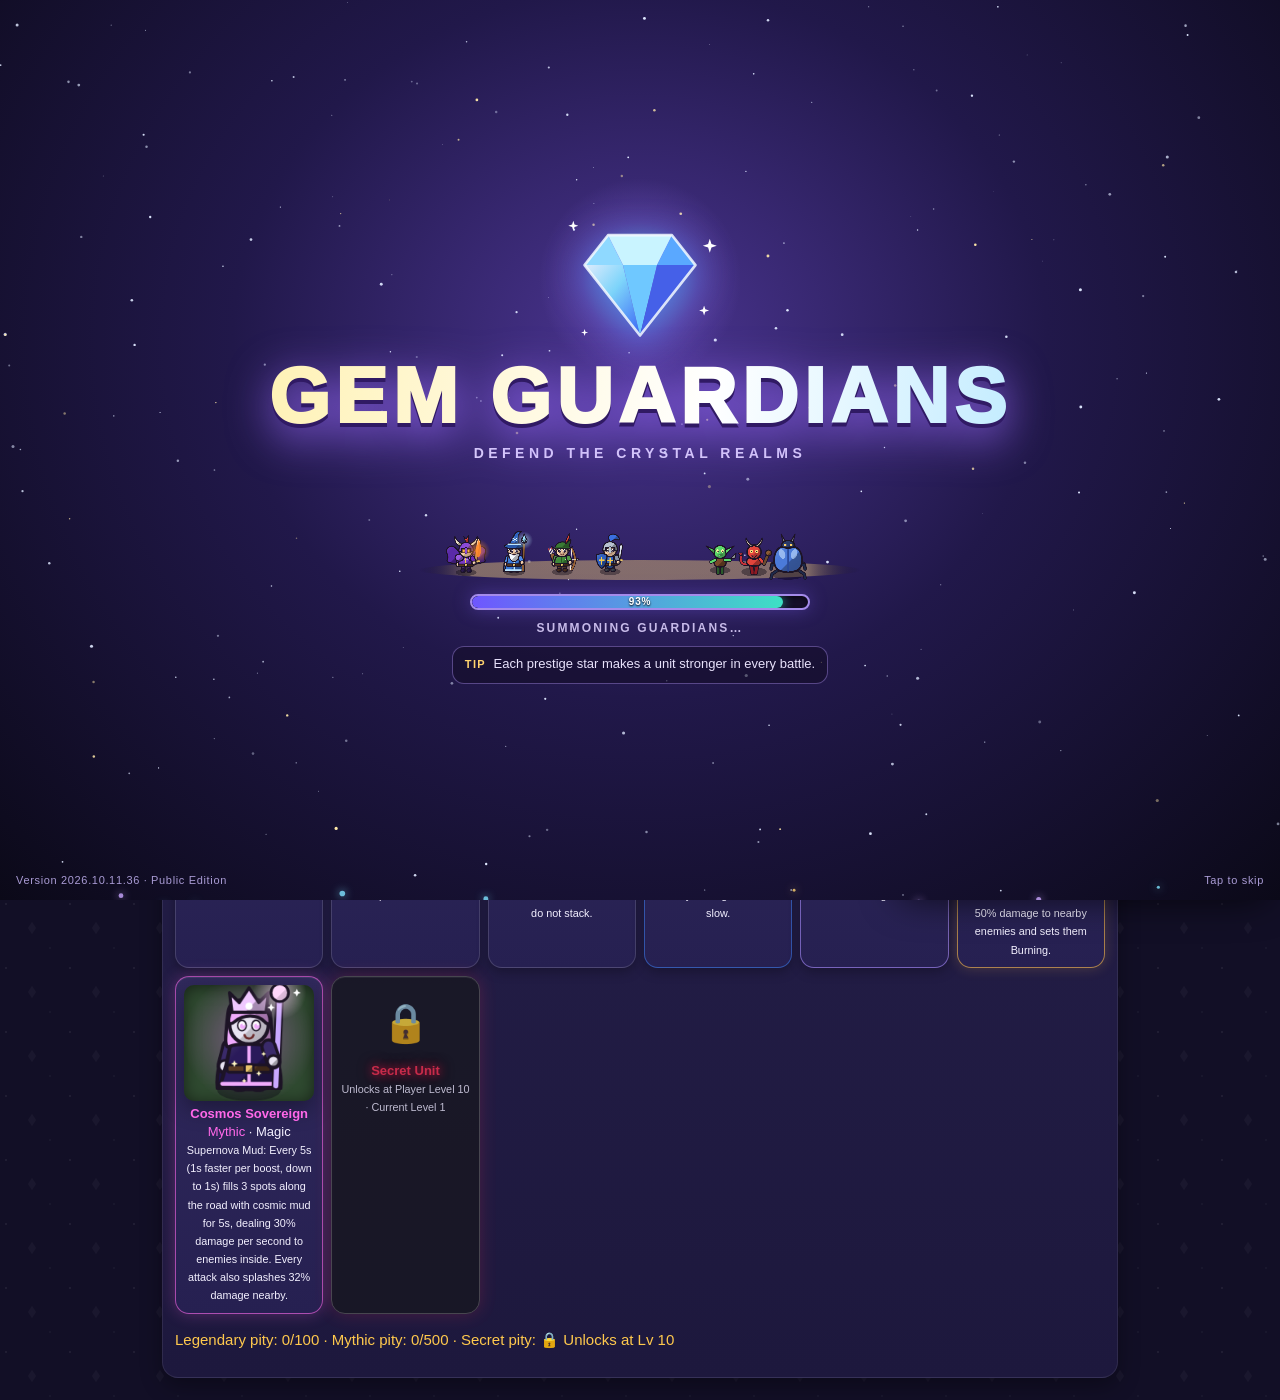
==== commit 760c044e: "Apply game update GAME_VERSION='2026.10.11.36'" ====
--- a/index.html
+++ b/index.html
@@ -927,6 +927,10 @@
 @keyframes ggVipIn{from{opacity:0;transform:translateY(6px)}to{opacity:1;transform:none}}
 .gg-pass-perm{display:inline-block;margin-left:6px;padding:1px 7px;border-radius:999px;background:#34d39926;color:#a7f3d0;font-size:10px;font-weight:800;vertical-align:middle;letter-spacing:.02em}
 </style>
+<style>
+/* Saving & Recovery note (2026.10.11.36) */
+.gg-save-note{color:var(--mut);font-size:12px;line-height:1.5;margin:6px 0}
+</style>
 </head>
 <body>
 <div id="ggSplash" role="status" aria-label="Gem Guardians loading">
@@ -973,7 +977,7 @@
 'Frost and freeze units are best near the start of the road.',
 'Splash attacks shine against big groups of fast enemies.',
 'Bosses arrive on the last wave — save some coins for an emergency upgrade.',
-'Export your save from Settings to keep a backup of your progress.',
+'Sign in to Cloud Save in Settings to keep your progress safe online.',
 'Music and sound volume can be changed in Settings at any time.'];
 var STEPS=[[0,'Opening the portal…'],[22,'Forging gems…'],[42,'Painting the realms…'],[62,'Tuning the music…'],[84,'Summoning guardians…'],[100,'Ready!']];
 function target(){var n=1;if(typeof GGA!=='undefined')n=2;if(typeof GGS!=='undefined')n=3;if(typeof renderAll==='function')n=4;if(loaded)n=5;return n;}
@@ -1125,6 +1129,8 @@
   <div class="row" style="justify-content:space-between;align-items:center"><h2 id="qolTitle">📰 Update Info</h2><button class="alt" id="closeQol">Close ✕</button></div>
   <p style="color:var(--mut);margin:6px 0 8px"><b id="qolVersion"></b><br>Updates listed newest first, with implementation timestamps. Labels: New Feature, Balance Update, Bug Fix, QoL (makes playing easier).</p>
   <div class="row qol-filter" id="qolFilter"><button type="button" class="alt on" data-filter="All">All</button><button type="button" class="alt" data-filter="New Feature">New Feature</button><button type="button" class="alt" data-filter="Balance Update">Balance Update</button><button type="button" class="alt" data-filter="Bug Fix">Bug Fix</button><button type="button" class="alt" data-filter="QoL">QoL</button></div>
+<section class="qol-section" data-category="Balance Update"><span class="update-tag tag-balance-update">Balance Update</span><h3>Tougher Raids, Bigger Rewards</h3><p style="color:var(--mut);font-size:12px">Implemented Wednesday, October 14, 2026 at 2:06 AM MDT</p><ul><li>Duskmoor Castle raids were much too easy: their enemies used the first map's health. Raid enemies are now as tough as <strong>Volcanic Rift on Hell</strong> at Level 1 and grow <strong>+25% per raid level</strong>. Level 5 keeps its 30 waves and is the hardest challenge in the game.</li><li>Raid gem rewards are higher: <strong>250 / 400 / 550 / 700 / 1,000 gems</strong> for Levels 1 to 5. Level 5 still has its 5% chance at Count Vesper.</li><li>Levels you already cleared stay cleared.</li></ul></section>
+<section class="qol-section" data-category="Bug Fix"><span class="update-tag tag-bug-fix">Bug Fix</span><h3>Saves Are Protected From Cheating</h3><p style="color:var(--mut);font-size:12px">Implemented Wednesday, October 14, 2026 at 2:06 AM MDT</p><ul><li>Save files could be downloaded, edited by hand and loaded back in to fake progress. To keep the game fair and protect players from scams, <strong>Export, Share, Copy, Import and Paste Save are removed</strong>.</li><li>Your progress still saves automatically in the game's own storage on this device. <strong>Sign in to Cloud Save</strong> to keep a safe copy online and to continue on another phone.</li><li>If you restore your Cloud Save by mistake, <strong>Settings → Undo Last Cloud Restore</strong> brings back the progress you had before.</li><li>Passes and purchases are kept on the server with your account, never in the save, so they can't be faked.</li></ul></section>
 <section class="qol-section" data-category="New Feature"><span class="update-tag tag-new-feature">New Feature</span><h3>VIP Perks: More Gems and EXP</h3><p style="color:var(--mut);font-size:12px">Implemented Wednesday, October 14, 2026 at 1:30 AM MDT</p><ul><li><strong>VIP</strong> now also gives <strong>+25% gems</strong> from battles, raids, Infinite waves, AFK and quests, <strong>+25% unit EXP</strong> and <strong>+50% player EXP</strong>, on top of the gold name, crown and golden glow.</li><li>The bonus is shown on the Victory/Defeat card as a gold <strong>👑 VIP bonus</strong> line. Selling units, Index rewards and level milestone rewards are not boosted.</li><li><strong>Every pass is permanent</strong>: once your account has it, you keep it forever, on every device through Cloud Save.</li></ul></section>
 <section class="qol-section" data-category="Balance Update"><span class="update-tag tag-balance-update">Balance Update</span><h3>Speed ×3 in Raids Is Now Its Own Pass</h3><p style="color:var(--mut);font-size:12px">Implemented Wednesday, October 14, 2026 at 1:30 AM MDT</p><ul><li>Speed ×3 in Duskmoor Castle raids now needs the new <strong>🏰 Raids ×3 Speed</strong> pass, found in <strong>💎 Passes</strong>.</li><li>The <strong>×3 Speed</strong> pass and the free ×3 for early players still cover every map battle and Infinite Mode, but not raids. Speed ×1 and ×2 stay free in raids for everyone.</li><li>Raid leaderboard runs are timed for Speed ×2 unless your account owns the Raids ×3 Speed pass.</li></ul></section>
 <section class="qol-section" data-category="QoL"><span class="update-tag tag-qol">QoL</span><h3>Faster Replies From the Creator</h3><p style="color:var(--mut);font-size:12px">Implemented Tuesday, October 13, 2026 at 11:10 PM MDT</p><ul><li>The Creator now gets an alert on their phone as soon as a support ticket needs them, and can answer it right from the game, so tickets the support helper can't solve get a reply sooner.</li><li>Support works through written messages in your ticket only. There are no phone, voice or video calls, and support will never ask for your phone number or other contact details.</li></ul></section>
@@ -1230,15 +1236,15 @@
  <div class="setting" style="display:block"><b>Auto-sell summoned units</b><small>Automatically sell newly summoned units of the selected rarities. New discoveries still count toward the Index.</small><div class="row" id="autoSellOptions" style="margin-top:8px"></div></div>
  <p style="color:var(--mut);font-size:12px">Settings are saved with your game progress. Automatic actions wait 3 seconds.</p>
  <div style="margin-top:16px;padding-top:14px;border-top:1px solid #ffffff30"><b>Save Backup &amp; Recovery</b><p style="color:var(--mut);font-size:12px">Download a copy of your progress before clearing browser data or changing devices. Import replaces this edition’s current progress after confirmation. If downloads do not work in the installed app (common on iPhone/iPad), use Share Save or Copy Save Text and keep the backup in Notes, email or cloud storage.</p><div class="row" style="margin-top:8px"><button type="button" id="exportSave">⬇ Export Save</button><button type="button" class="alt" id="shareSave">📤 Share Save</button><button type="button" class="alt" id="copySave">📋 Copy Save Text</button><button type="button" class="alt" id="importSave">⬆ Import Save</button><button type="button" class="alt" id="togglePasteSave">📥 Paste Save Text</button><button type="button" class="alt" id="restorePreImport">↶ Restore Before Import</button><input type="file" id="importSaveFile" accept=".json,application/json,text/plain" style="display:none" aria-label="Choose Gem Guardians save backup"></div><div id="pasteSaveBox" class="hide" style="margin-top:8px"><textarea id="pasteSaveText" rows="5" placeholder="Paste the full save text here. It starts with {&quot;game&quot;: &quot;Gem Guardians&quot;" aria-label="Paste save text"></textarea><button type="button" id="importPasteSave">⬆ Import Pasted Save</button></div><p id="storageStatus" style="color:var(--mut);font-size:12px;margin-top:8px">Storage protection: checking…</p></div>
- <div class="danger-zone"><b>Danger Zone</b><small>Reset erases all progress for this edition, including its local backup and pre-import recovery save. You must type RESET to confirm, and a backup file is downloaded first.</small><button id="bRes" style="background:#a12c47">Reset Game Progress</button></div>
+ <div class="danger-zone"><b>Danger Zone</b><small>Reset erases all progress for this edition on this device, including its local backup. You must type RESET to confirm. This cannot be undone.</small><button id="bRes" style="background:#a12c47">Reset Game Progress</button></div>
  <p style="font-size:12px;margin:10px 0 0;color:var(--mut)"><a href="privacy.html" target="_blank" rel="noopener" style="color:#c4b5fd">Privacy policy</a> · Gem Guardians collects no personal data.</p>
  <p id="gameVersionLabel" style="color:var(--mut);font-size:12px;margin-top:12px;text-align:right"></p>
  </div></div>
 
-<script src="gg-sound.js?v=2026.10.11.35"></script>
-<script src="gg-art.js?v=2026.10.11.35"></script>
-<script>const GAME_VERSION='2026.10.11.35';</script>
-<script src="gg-game.js?v=2026.10.11.35"></script>
+<script src="gg-sound.js?v=2026.10.11.36"></script>
+<script src="gg-art.js?v=2026.10.11.36"></script>
+<script>const GAME_VERSION='2026.10.11.36';</script>
+<script src="gg-game.js?v=2026.10.11.36"></script>
 
 <script>
 // The PWA and its save store require a secure, stable origin (HTTPS or localhost).
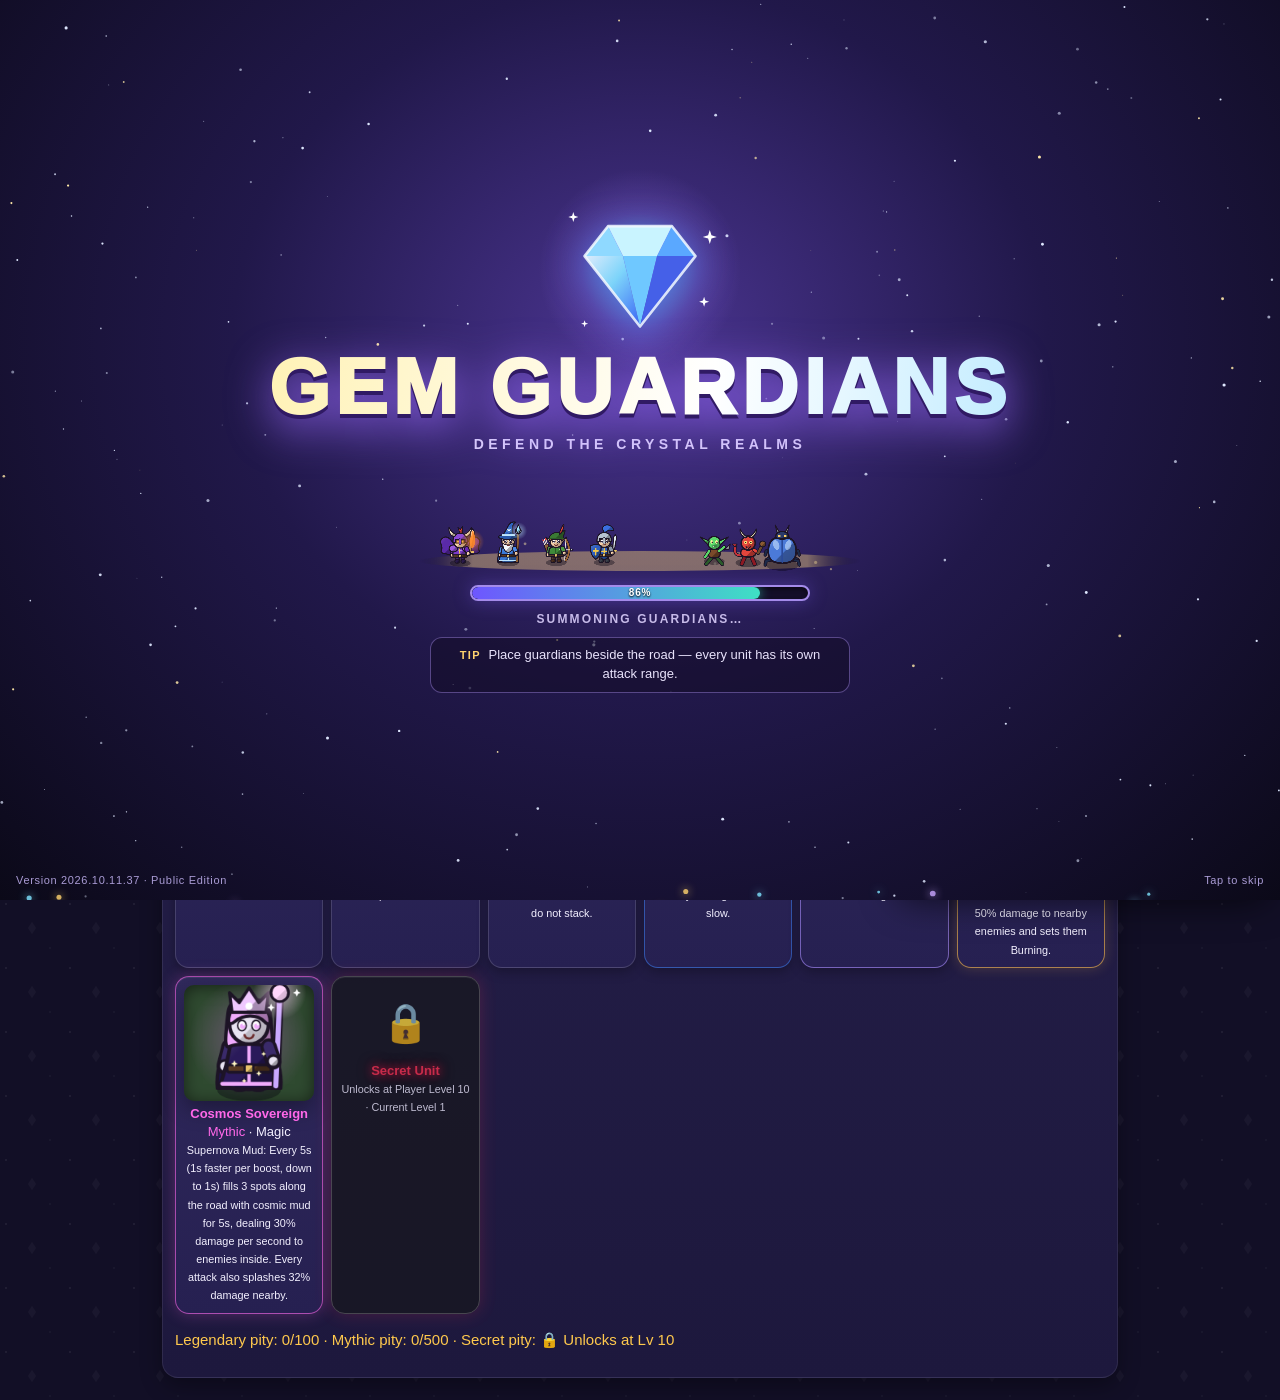
==== commit f4e8c18a: "Apply game update GAME_VERSION='2026.10.11.37'" ====
--- a/index.html
+++ b/index.html
@@ -1129,6 +1129,7 @@
   <div class="row" style="justify-content:space-between;align-items:center"><h2 id="qolTitle">📰 Update Info</h2><button class="alt" id="closeQol">Close ✕</button></div>
   <p style="color:var(--mut);margin:6px 0 8px"><b id="qolVersion"></b><br>Updates listed newest first, with implementation timestamps. Labels: New Feature, Balance Update, Bug Fix, QoL (makes playing easier).</p>
   <div class="row qol-filter" id="qolFilter"><button type="button" class="alt on" data-filter="All">All</button><button type="button" class="alt" data-filter="New Feature">New Feature</button><button type="button" class="alt" data-filter="Balance Update">Balance Update</button><button type="button" class="alt" data-filter="Bug Fix">Bug Fix</button><button type="button" class="alt" data-filter="QoL">QoL</button></div>
+<section class="qol-section" data-category="New Feature"><span class="update-tag tag-new-feature">New Feature</span><h3>Raids Auto Play Pass</h3><p style="color:var(--mut);font-size:12px">Implemented Wednesday, October 14, 2026 at 3:30 AM MDT</p><ul><li>The raid pass now unlocks what it was meant to: <strong>Auto Play in Duskmoor Castle raids</strong>. The 🏰 <strong>Raids ×3 Speed</strong> pass is now the 🏰 <strong>Raids Auto Play</strong> pass, found in <strong>💎 Passes</strong>. Anyone who owned it keeps it.</li><li>With the pass, the Tactician can play every raid level you have unlocked, and Auto Restart works in raids too.</li><li>Speed ×3 in raids works like everywhere else again: it comes with the <strong>×3 Speed</strong> pass (and the free ×3 for early players). Raid leaderboard runs are timed the same way as map runs.</li><li>Auto Play on regular maps is unchanged and stays free (Player Level 5 and a 3-star clear).</li></ul></section>
 <section class="qol-section" data-category="Balance Update"><span class="update-tag tag-balance-update">Balance Update</span><h3>Tougher Raids, Bigger Rewards</h3><p style="color:var(--mut);font-size:12px">Implemented Wednesday, October 14, 2026 at 2:06 AM MDT</p><ul><li>Duskmoor Castle raids were much too easy: their enemies used the first map's health. Raid enemies are now as tough as <strong>Volcanic Rift on Hell</strong> at Level 1 and grow <strong>+25% per raid level</strong>. Level 5 keeps its 30 waves and is the hardest challenge in the game.</li><li>Raid gem rewards are higher: <strong>250 / 400 / 550 / 700 / 1,000 gems</strong> for Levels 1 to 5. Level 5 still has its 5% chance at Count Vesper.</li><li>Levels you already cleared stay cleared.</li></ul></section>
 <section class="qol-section" data-category="Bug Fix"><span class="update-tag tag-bug-fix">Bug Fix</span><h3>Saves Are Protected From Cheating</h3><p style="color:var(--mut);font-size:12px">Implemented Wednesday, October 14, 2026 at 2:06 AM MDT</p><ul><li>Save files could be downloaded, edited by hand and loaded back in to fake progress. To keep the game fair and protect players from scams, <strong>Export, Share, Copy, Import and Paste Save are removed</strong>.</li><li>Your progress still saves automatically in the game's own storage on this device. <strong>Sign in to Cloud Save</strong> to keep a safe copy online and to continue on another phone.</li><li>If you restore your Cloud Save by mistake, <strong>Settings → Undo Last Cloud Restore</strong> brings back the progress you had before.</li><li>Passes and purchases are kept on the server with your account, never in the save, so they can't be faked.</li></ul></section>
 <section class="qol-section" data-category="New Feature"><span class="update-tag tag-new-feature">New Feature</span><h3>VIP Perks: More Gems and EXP</h3><p style="color:var(--mut);font-size:12px">Implemented Wednesday, October 14, 2026 at 1:30 AM MDT</p><ul><li><strong>VIP</strong> now also gives <strong>+25% gems</strong> from battles, raids, Infinite waves, AFK and quests, <strong>+25% unit EXP</strong> and <strong>+50% player EXP</strong>, on top of the gold name, crown and golden glow.</li><li>The bonus is shown on the Victory/Defeat card as a gold <strong>👑 VIP bonus</strong> line. Selling units, Index rewards and level milestone rewards are not boosted.</li><li><strong>Every pass is permanent</strong>: once your account has it, you keep it forever, on every device through Cloud Save.</li></ul></section>
@@ -1241,10 +1242,10 @@
  <p id="gameVersionLabel" style="color:var(--mut);font-size:12px;margin-top:12px;text-align:right"></p>
  </div></div>
 
-<script src="gg-sound.js?v=2026.10.11.36"></script>
-<script src="gg-art.js?v=2026.10.11.36"></script>
-<script>const GAME_VERSION='2026.10.11.36';</script>
-<script src="gg-game.js?v=2026.10.11.36"></script>
+<script src="gg-sound.js?v=2026.10.11.37"></script>
+<script src="gg-art.js?v=2026.10.11.37"></script>
+<script>const GAME_VERSION='2026.10.11.37';</script>
+<script src="gg-game.js?v=2026.10.11.37"></script>
 
 <script>
 // The PWA and its save store require a secure, stable origin (HTTPS or localhost).
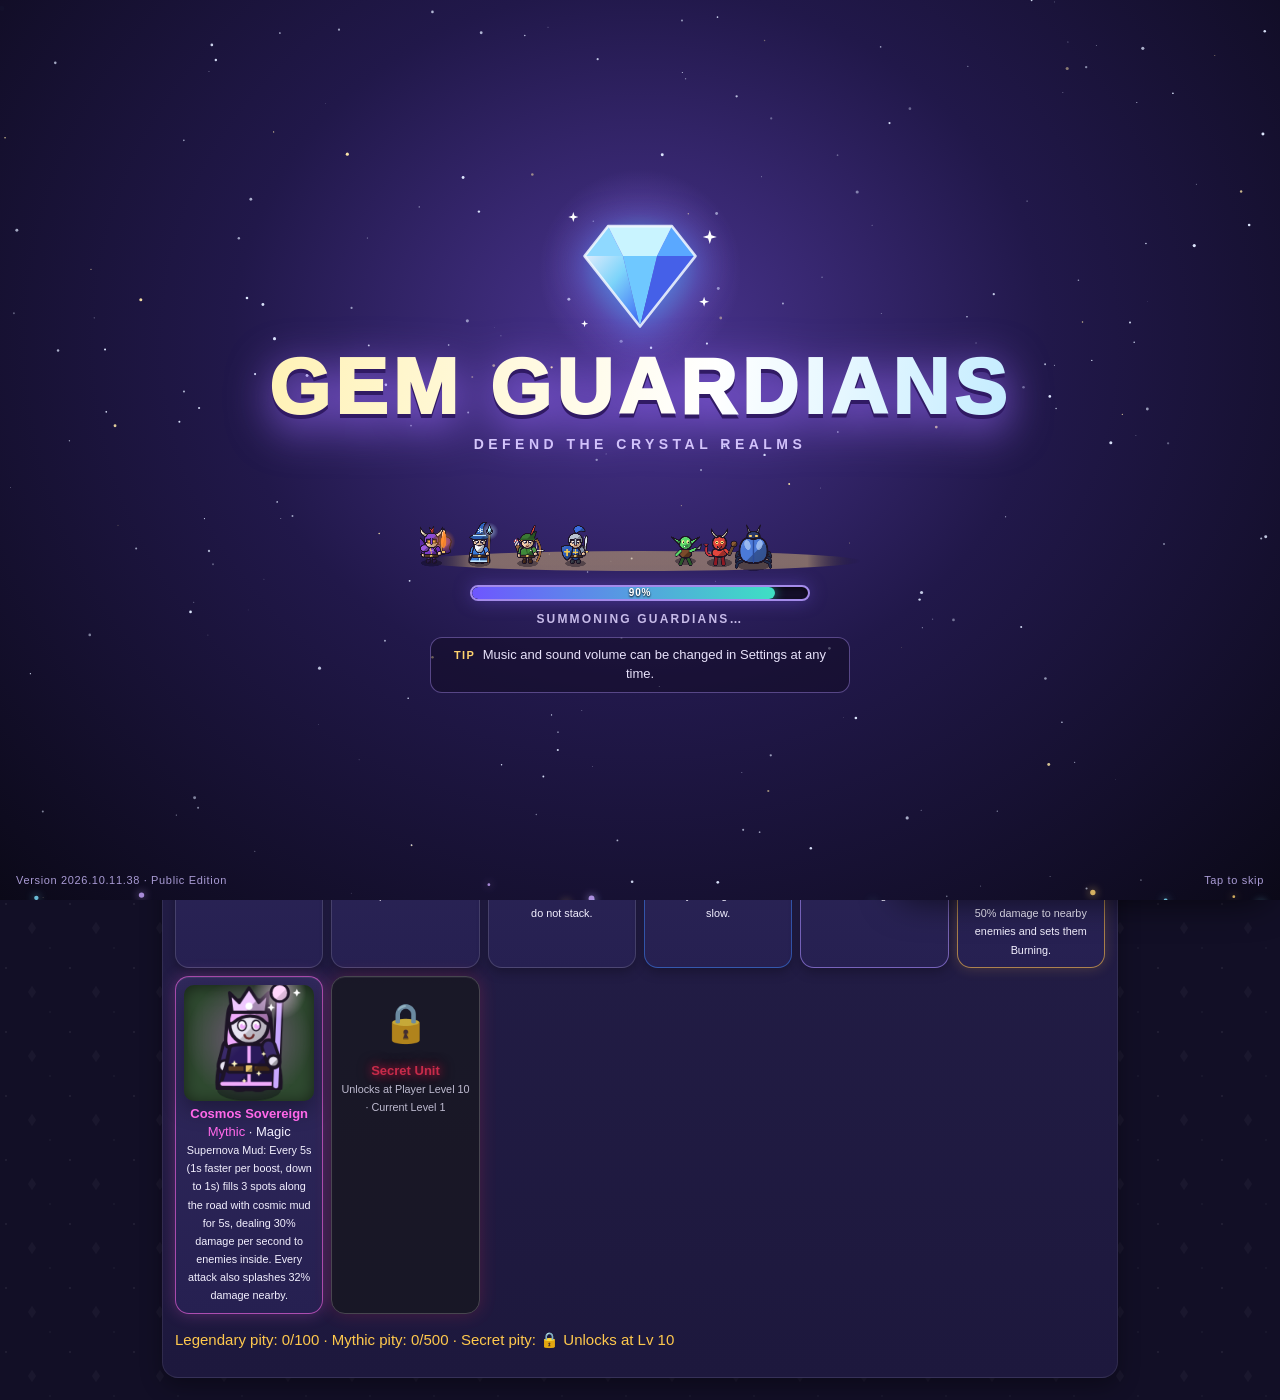
==== commit 184c1ea6: "Apply game update GAME_VERSION='2026.10.11.38'" ====
--- a/index.html
+++ b/index.html
@@ -1129,6 +1129,8 @@
   <div class="row" style="justify-content:space-between;align-items:center"><h2 id="qolTitle">📰 Update Info</h2><button class="alt" id="closeQol">Close ✕</button></div>
   <p style="color:var(--mut);margin:6px 0 8px"><b id="qolVersion"></b><br>Updates listed newest first, with implementation timestamps. Labels: New Feature, Balance Update, Bug Fix, QoL (makes playing easier).</p>
   <div class="row qol-filter" id="qolFilter"><button type="button" class="alt on" data-filter="All">All</button><button type="button" class="alt" data-filter="New Feature">New Feature</button><button type="button" class="alt" data-filter="Balance Update">Balance Update</button><button type="button" class="alt" data-filter="Bug Fix">Bug Fix</button><button type="button" class="alt" data-filter="QoL">QoL</button></div>
+<section class="qol-section" data-category="Balance Update"><span class="update-tag tag-balance-update">Balance Update</span><h3>Faster Raids</h3><p style="color:var(--mut);font-size:12px">Implemented Wednesday, October 14, 2026 at 4:00 AM MDT</p><ul><li>Raids took too long: Raid Level 5 could take over 11 minutes even at Speed ×3. Enemies in raids now arrive <strong>almost twice as fast</strong> (every 0.4s instead of 0.75s) and the next wave starts after 3 seconds instead of 5.</li><li>Raid Level 5 now takes about <strong>5 to 6 minutes</strong> at Speed ×3, and Levels 1 to 4 under 2 minutes. Waves, rewards and the Count Vesper chance are unchanged.</li><li>Because enemies now come in denser waves, their health was lowered to keep raids <strong>exactly as hard as before</strong>.</li><li>Raid leaderboard times are checked with the new pace. Regular maps are unchanged.</li></ul></section>
+<section class="qol-section" data-category="QoL"><span class="update-tag tag-qol">QoL</span><h3>Skill Tags for Every Unit</h3><p style="color:var(--mut);font-size:12px">Implemented Wednesday, October 14, 2026 at 4:00 AM MDT</p><ul><li>Every unit's Skills &amp; Passives now shows its ability name and tags like <strong>Single Target</strong>, <strong>Area</strong> or <strong>Control</strong>. Count Vesper, Barter, Chrono Warden and Abyss Summoner were missing them.</li><li>New tag: <strong>Summoner</strong>, for units that send out their own fighters.</li></ul></section>
 <section class="qol-section" data-category="New Feature"><span class="update-tag tag-new-feature">New Feature</span><h3>Raids Auto Play Pass</h3><p style="color:var(--mut);font-size:12px">Implemented Wednesday, October 14, 2026 at 3:30 AM MDT</p><ul><li>The raid pass now unlocks what it was meant to: <strong>Auto Play in Duskmoor Castle raids</strong>. The 🏰 <strong>Raids ×3 Speed</strong> pass is now the 🏰 <strong>Raids Auto Play</strong> pass, found in <strong>💎 Passes</strong>. Anyone who owned it keeps it.</li><li>With the pass, the Tactician can play every raid level you have unlocked, and Auto Restart works in raids too.</li><li>Speed ×3 in raids works like everywhere else again: it comes with the <strong>×3 Speed</strong> pass (and the free ×3 for early players). Raid leaderboard runs are timed the same way as map runs.</li><li>Auto Play on regular maps is unchanged and stays free (Player Level 5 and a 3-star clear).</li></ul></section>
 <section class="qol-section" data-category="Balance Update"><span class="update-tag tag-balance-update">Balance Update</span><h3>Tougher Raids, Bigger Rewards</h3><p style="color:var(--mut);font-size:12px">Implemented Wednesday, October 14, 2026 at 2:06 AM MDT</p><ul><li>Duskmoor Castle raids were much too easy: their enemies used the first map's health. Raid enemies are now as tough as <strong>Volcanic Rift on Hell</strong> at Level 1 and grow <strong>+25% per raid level</strong>. Level 5 keeps its 30 waves and is the hardest challenge in the game.</li><li>Raid gem rewards are higher: <strong>250 / 400 / 550 / 700 / 1,000 gems</strong> for Levels 1 to 5. Level 5 still has its 5% chance at Count Vesper.</li><li>Levels you already cleared stay cleared.</li></ul></section>
 <section class="qol-section" data-category="Bug Fix"><span class="update-tag tag-bug-fix">Bug Fix</span><h3>Saves Are Protected From Cheating</h3><p style="color:var(--mut);font-size:12px">Implemented Wednesday, October 14, 2026 at 2:06 AM MDT</p><ul><li>Save files could be downloaded, edited by hand and loaded back in to fake progress. To keep the game fair and protect players from scams, <strong>Export, Share, Copy, Import and Paste Save are removed</strong>.</li><li>Your progress still saves automatically in the game's own storage on this device. <strong>Sign in to Cloud Save</strong> to keep a safe copy online and to continue on another phone.</li><li>If you restore your Cloud Save by mistake, <strong>Settings → Undo Last Cloud Restore</strong> brings back the progress you had before.</li><li>Passes and purchases are kept on the server with your account, never in the save, so they can't be faked.</li></ul></section>
@@ -1242,10 +1244,10 @@
  <p id="gameVersionLabel" style="color:var(--mut);font-size:12px;margin-top:12px;text-align:right"></p>
  </div></div>
 
-<script src="gg-sound.js?v=2026.10.11.37"></script>
-<script src="gg-art.js?v=2026.10.11.37"></script>
-<script>const GAME_VERSION='2026.10.11.37';</script>
-<script src="gg-game.js?v=2026.10.11.37"></script>
+<script src="gg-sound.js?v=2026.10.11.38"></script>
+<script src="gg-art.js?v=2026.10.11.38"></script>
+<script>const GAME_VERSION='2026.10.11.38';</script>
+<script src="gg-game.js?v=2026.10.11.38"></script>
 
 <script>
 // The PWA and its save store require a secure, stable origin (HTTPS or localhost).
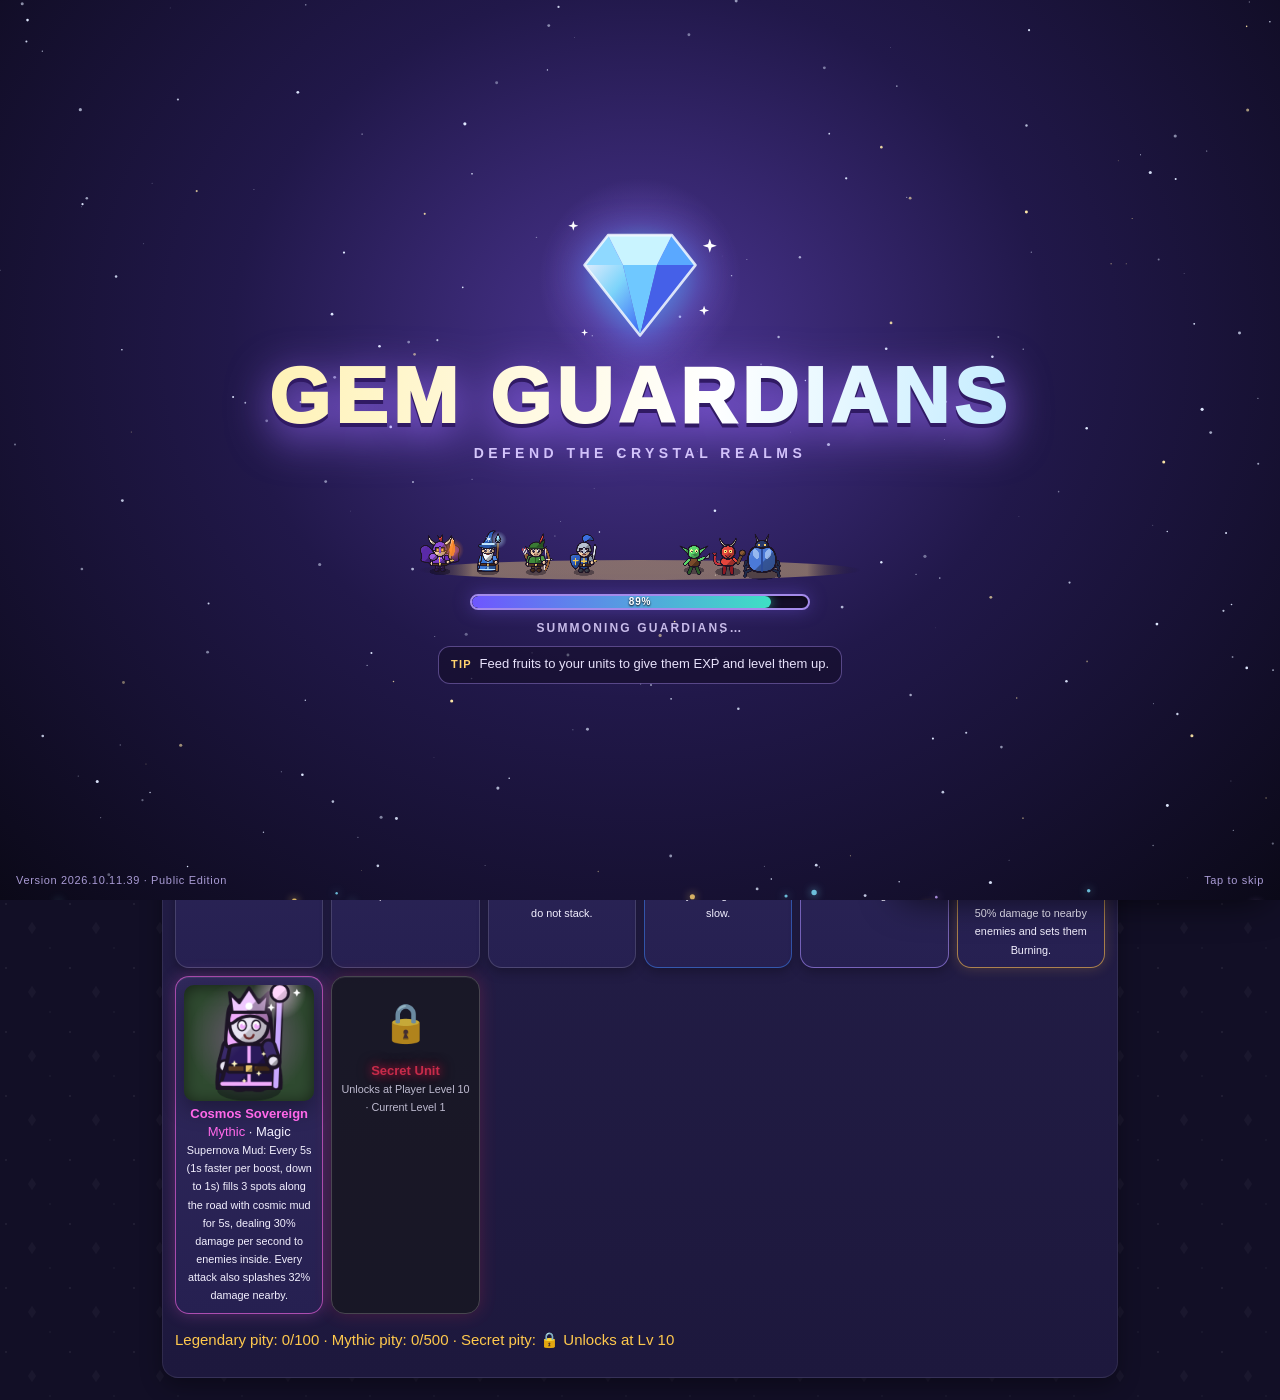
==== commit fd535e17: "Apply game update GAME_VERSION='2026.10.11.39'" ====
--- a/index.html
+++ b/index.html
@@ -931,6 +931,44 @@
 /* Saving & Recovery note (2026.10.11.36) */
 .gg-save-note{color:var(--mut);font-size:12px;line-height:1.5;margin:6px 0}
 </style>
+<style>
+/* New Passes window (2026.10.11.39) */
+#ggShop .settings-box.gg-shop-box{width:min(780px,100%);max-width:780px}
+#ggShopList.gg-shop-list{display:grid;grid-template-columns:repeat(auto-fill,minmax(240px,1fr));gap:12px}
+.gg-shop-progress{grid-column:1/-1;display:flex;flex-direction:column;gap:6px;padding:10px 12px;border-radius:12px;background:#ffffff0a;border:1px solid #ffffff1f;font-size:13px;color:#e2e8f0}
+.gg-shop-bar{height:8px;border-radius:999px;background:#ffffff14;overflow:hidden}
+.gg-shop-bar i{display:block;height:100%;border-radius:999px;background:linear-gradient(90deg,#a78bfa,#facc15)}
+.gg-pass.gg-pass2{position:relative;display:flex;flex-direction:column;align-items:stretch;gap:8px;padding:14px;border-radius:16px;overflow:hidden;
+  background:radial-gradient(120% 90% at 0% 0%,color-mix(in srgb,var(--c1) 22%,transparent),transparent 60%),linear-gradient(160deg,#ffffff10,#ffffff06);
+  border:1px solid color-mix(in srgb,var(--c1) 45%,transparent);box-shadow:0 6px 18px #0006;transition:transform .15s,box-shadow .3s}
+@media (hover:hover){.gg-pass.gg-pass2:hover{transform:translateY(-2px);box-shadow:0 10px 24px #0008,0 0 0 1px color-mix(in srgb,var(--c1) 60%,transparent)}}
+.gg-pass.gg-pass2.owned{border-color:var(--c1);box-shadow:0 6px 18px #0006,0 0 18px color-mix(in srgb,var(--c1) 35%,transparent)}
+.gg-pass-top{display:flex;align-items:center;gap:12px}
+.gg-pass2 .gg-pass-ico{flex:0 0 54px;width:54px;height:54px;border-radius:16px;display:grid;place-items:center;font-size:28px;text-align:center;
+  background:linear-gradient(145deg,var(--c1),var(--c2));box-shadow:inset 0 2px 0 #ffffff55,inset 0 -3px 0 #00000040,0 4px 10px #0007}
+.gg-pass2 .gg-pass-ico span{filter:drop-shadow(0 2px 2px #0008)}
+.gg-pass-head{display:flex;flex-wrap:wrap;align-items:center;gap:4px 6px;min-width:0}
+.gg-pass-head b{font-size:16px;color:#fff;letter-spacing:.01em}
+.gg-pass2 .gg-pass-perm{margin-left:0}
+.gg-pass-tag{flex-basis:100%;font-style:normal;font-size:12px;font-weight:700;color:var(--c1)}
+.gg-pass-pts{list-style:none;margin:0;padding:0;display:flex;flex-direction:column;gap:5px}
+.gg-pass-pts li{position:relative;padding-left:20px;font-size:12.5px;line-height:1.35;color:#dbe4f0}
+.gg-pass-pts li::before{content:'\2713';position:absolute;left:0;top:0;width:15px;height:15px;border-radius:50%;display:grid;place-items:center;font-size:10px;font-weight:900;color:#0b0b1a;background:var(--c1)}
+.gg-pass2 .gg-pass-act{margin-top:auto;max-width:none;text-align:left;padding-left:0}
+.gg-pass2 .gg-pass-own{display:inline-block;padding:5px 10px;border-radius:999px;background:#22c55e22;border:1px solid #22c55e66;color:#86efac}
+.gg-pass2 .gg-pass-soon{width:100%;padding:8px 10px;border-radius:10px;font-size:12px;font-weight:800;letter-spacing:.04em;opacity:1;cursor:default;
+  background:#ffffff0d;border:1px dashed color-mix(in srgb,var(--c1) 55%,transparent);color:color-mix(in srgb,var(--c1) 70%,#ffffff)}
+.gg-pass-ribbon{position:absolute;top:10px;right:-30px;transform:rotate(35deg);width:110px;text-align:center;padding:2px 0;font-size:10px;font-weight:900;letter-spacing:.12em;color:#0b0b1a;background:linear-gradient(90deg,var(--c1),var(--c2));box-shadow:0 2px 6px #0007}
+.gg-pass-hero{grid-column:1/-1;padding:16px 18px;background:radial-gradient(90% 120% at 100% 0%,#fde04733,transparent 55%),radial-gradient(80% 120% at 0% 100%,#d9770626,transparent 60%),linear-gradient(135deg,#2a1d05,#1b1336);border:1.5px solid #facc15aa}
+.gg-pass-hero .gg-pass-ico{flex-basis:72px;width:72px;height:72px;border-radius:20px;font-size:40px}
+.gg-pass-hero .gg-pass-head b{font-size:20px;background:linear-gradient(90deg,#fff7c2,#facc15,#fff7c2);-webkit-background-clip:text;background-clip:text;color:transparent}
+.gg-pass-hero .gg-pass-pts{display:grid;grid-template-columns:repeat(auto-fit,minmax(200px,1fr));gap:6px 14px}
+.gg-pass-hero::after{content:'';position:absolute;inset:0;background:linear-gradient(115deg,transparent 35%,#ffffff1c 50%,transparent 65%);transform:translateX(-120%);animation:ggPassShine 5s ease-in-out infinite;pointer-events:none}
+@keyframes ggPassShine{0%,70%{transform:translateX(-120%)}100%{transform:translateX(120%)}}
+@media (prefers-reduced-motion:reduce){.gg-pass-hero::after{animation:none;display:none}.gg-pass.gg-pass2{transition:none}}
+.gg-shop-redeem{background:linear-gradient(135deg,#a78bfa14,#38bdf80f);border:1.5px dashed #a78bfa88}
+@media (max-width:420px){.gg-pass.gg-pass2{flex-wrap:nowrap}.gg-pass2 .gg-pass-act{flex-basis:auto;padding-left:0}#ggShopList.gg-shop-list{grid-template-columns:1fr}}
+</style>
 </head>
 <body>
 <div id="ggSplash" role="status" aria-label="Gem Guardians loading">
@@ -1129,6 +1167,7 @@
   <div class="row" style="justify-content:space-between;align-items:center"><h2 id="qolTitle">📰 Update Info</h2><button class="alt" id="closeQol">Close ✕</button></div>
   <p style="color:var(--mut);margin:6px 0 8px"><b id="qolVersion"></b><br>Updates listed newest first, with implementation timestamps. Labels: New Feature, Balance Update, Bug Fix, QoL (makes playing easier).</p>
   <div class="row qol-filter" id="qolFilter"><button type="button" class="alt on" data-filter="All">All</button><button type="button" class="alt" data-filter="New Feature">New Feature</button><button type="button" class="alt" data-filter="Balance Update">Balance Update</button><button type="button" class="alt" data-filter="Bug Fix">Bug Fix</button><button type="button" class="alt" data-filter="QoL">QoL</button></div>
+<section class="qol-section" data-category="QoL"><span class="update-tag tag-qol">QoL</span><h3>New Look for Game Passes</h3><p style="color:var(--mut);font-size:12px">Implemented Wednesday, October 14, 2026 at 4:30 AM MDT</p><ul><li>The <strong>💎 Game Passes</strong> window has a fresh design: <strong>VIP</strong> is a golden featured card at the top, and every other pass has its own colored card.</li><li>Each pass now shows a short tagline and clear <strong>"what you get"</strong> points instead of a long paragraph.</li><li>A progress bar shows how many passes your account owns, and owned passes get a glowing border and an <strong>OWNED</strong> ribbon.</li><li>On wider screens the passes sit side by side; on phones they stack.</li></ul></section>
 <section class="qol-section" data-category="Balance Update"><span class="update-tag tag-balance-update">Balance Update</span><h3>Faster Raids</h3><p style="color:var(--mut);font-size:12px">Implemented Wednesday, October 14, 2026 at 4:00 AM MDT</p><ul><li>Raids took too long: Raid Level 5 could take over 11 minutes even at Speed ×3. Enemies in raids now arrive <strong>almost twice as fast</strong> (every 0.4s instead of 0.75s) and the next wave starts after 3 seconds instead of 5.</li><li>Raid Level 5 now takes about <strong>5 to 6 minutes</strong> at Speed ×3, and Levels 1 to 4 under 2 minutes. Waves, rewards and the Count Vesper chance are unchanged.</li><li>Because enemies now come in denser waves, their health was lowered to keep raids <strong>exactly as hard as before</strong>.</li><li>Raid leaderboard times are checked with the new pace. Regular maps are unchanged.</li></ul></section>
 <section class="qol-section" data-category="QoL"><span class="update-tag tag-qol">QoL</span><h3>Skill Tags for Every Unit</h3><p style="color:var(--mut);font-size:12px">Implemented Wednesday, October 14, 2026 at 4:00 AM MDT</p><ul><li>Every unit's Skills &amp; Passives now shows its ability name and tags like <strong>Single Target</strong>, <strong>Area</strong> or <strong>Control</strong>. Count Vesper, Barter, Chrono Warden and Abyss Summoner were missing them.</li><li>New tag: <strong>Summoner</strong>, for units that send out their own fighters.</li></ul></section>
 <section class="qol-section" data-category="New Feature"><span class="update-tag tag-new-feature">New Feature</span><h3>Raids Auto Play Pass</h3><p style="color:var(--mut);font-size:12px">Implemented Wednesday, October 14, 2026 at 3:30 AM MDT</p><ul><li>The raid pass now unlocks what it was meant to: <strong>Auto Play in Duskmoor Castle raids</strong>. The 🏰 <strong>Raids ×3 Speed</strong> pass is now the 🏰 <strong>Raids Auto Play</strong> pass, found in <strong>💎 Passes</strong>. Anyone who owned it keeps it.</li><li>With the pass, the Tactician can play every raid level you have unlocked, and Auto Restart works in raids too.</li><li>Speed ×3 in raids works like everywhere else again: it comes with the <strong>×3 Speed</strong> pass (and the free ×3 for early players). Raid leaderboard runs are timed the same way as map runs.</li><li>Auto Play on regular maps is unchanged and stays free (Player Level 5 and a 3-star clear).</li></ul></section>
@@ -1244,10 +1283,10 @@
  <p id="gameVersionLabel" style="color:var(--mut);font-size:12px;margin-top:12px;text-align:right"></p>
  </div></div>
 
-<script src="gg-sound.js?v=2026.10.11.38"></script>
-<script src="gg-art.js?v=2026.10.11.38"></script>
-<script>const GAME_VERSION='2026.10.11.38';</script>
-<script src="gg-game.js?v=2026.10.11.38"></script>
+<script src="gg-sound.js?v=2026.10.11.39"></script>
+<script src="gg-art.js?v=2026.10.11.39"></script>
+<script>const GAME_VERSION='2026.10.11.39';</script>
+<script src="gg-game.js?v=2026.10.11.39"></script>
 
 <script>
 // The PWA and its save store require a secure, stable origin (HTTPS or localhost).
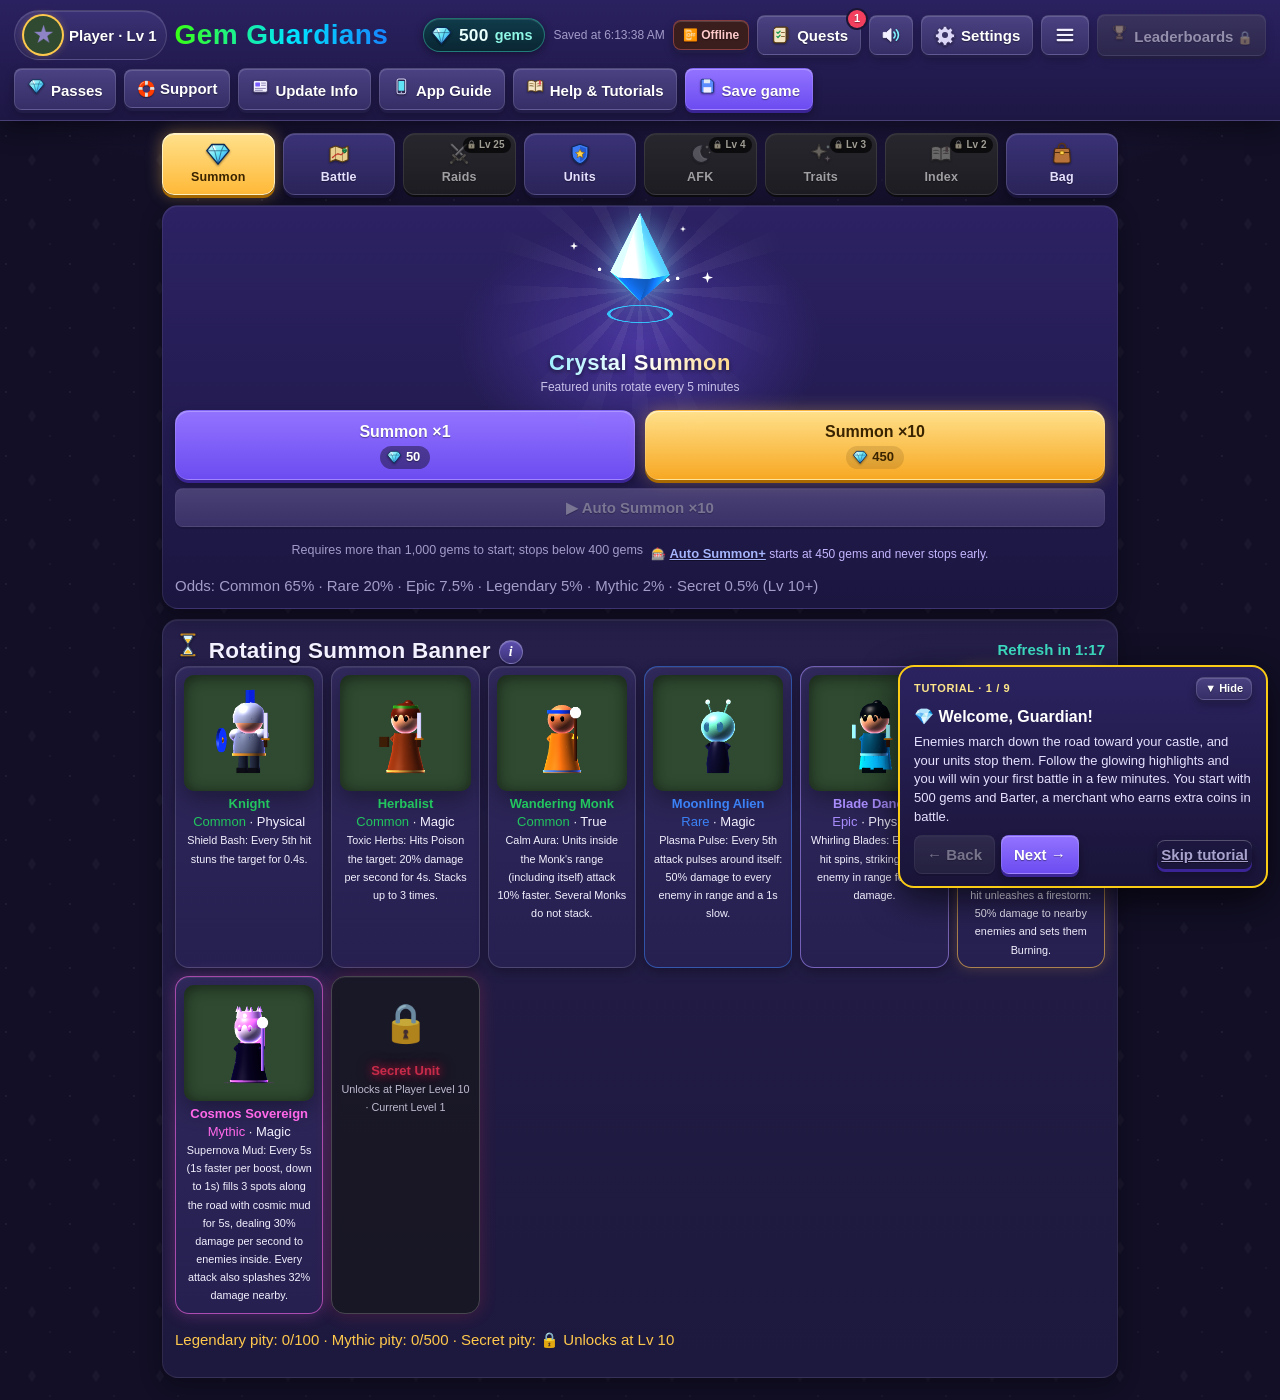
==== commit 795f2e8d: "Apply game update GAME_VERSION='2026.10.11.40'" ====
--- a/index.html
+++ b/index.html
@@ -969,6 +969,15 @@
 .gg-shop-redeem{background:linear-gradient(135deg,#a78bfa14,#38bdf80f);border:1.5px dashed #a78bfa88}
 @media (max-width:420px){.gg-pass.gg-pass2{flex-wrap:nowrap}.gg-pass2 .gg-pass-act{flex-basis:auto;padding-left:0}#ggShopList.gg-shop-list{grid-template-columns:1fr}}
 </style>
+<style>
+/* 3D graphics (2026.10.11.40) */
+#cv3d{position:absolute;display:none;pointer-events:none;z-index:0;border-radius:10px;background:#0b1020}
+body.gg3d-on #cv3d{display:block}
+body.gg3d-on #cv{background:transparent!important;box-shadow:none!important;position:relative;z-index:1}
+.gg3d-altar{position:absolute;top:0;left:50%;width:124px;height:131px;margin-left:-62px;background:transparent!important;box-shadow:none!important;border-radius:0!important;pointer-events:none;filter:drop-shadow(0 0 16px #7fe3ffaa);display:none}
+body.gg3d-altar-on .gg3d-altar{display:block}
+body.gg3d-altar-on .altar-crystal{visibility:hidden}
+</style>
 </head>
 <body>
 <div id="ggSplash" role="status" aria-label="Gem Guardians loading">
@@ -1167,6 +1176,7 @@
   <div class="row" style="justify-content:space-between;align-items:center"><h2 id="qolTitle">📰 Update Info</h2><button class="alt" id="closeQol">Close ✕</button></div>
   <p style="color:var(--mut);margin:6px 0 8px"><b id="qolVersion"></b><br>Updates listed newest first, with implementation timestamps. Labels: New Feature, Balance Update, Bug Fix, QoL (makes playing easier).</p>
   <div class="row qol-filter" id="qolFilter"><button type="button" class="alt on" data-filter="All">All</button><button type="button" class="alt" data-filter="New Feature">New Feature</button><button type="button" class="alt" data-filter="Balance Update">Balance Update</button><button type="button" class="alt" data-filter="Bug Fix">Bug Fix</button><button type="button" class="alt" data-filter="QoL">QoL</button></div>
+<section class="qol-section" data-category="New Feature"><span class="update-tag tag-new-feature">New Feature</span><h3>Battles in Full 3D</h3><p style="color:var(--mut);font-size:12px">Implemented Wednesday, October 14, 2026 at 12:30 PM MDT</p><ul><li>Every battle is now drawn in <strong>real 3D</strong>: all 12 maps and Duskmoor Castle are lit 3D scenes with terrain, roads, trees, crystals, lava, graves and more, an enemy entrance and your <strong>gem castle</strong>, with shadows, glow and soft bloom.</li><li><strong>Every unit is a 3D model</strong> built from its look: outfits, hats, hair, weapons, shields, capes, wings and glowing eyes. Dragons, the Phoenix, the Worldtree and aliens have their own creature models. Prestige stars show as golden rings and sparkles.</li><li><strong>Every enemy is a 3D model</strong> too (imps, beetles, goblins, void knights, demon bosses, shellbacks, gloomwings, shamans, gloops, crabs, lynxes and brutes), turning to face where they walk, with frozen and slowed tints.</li><li>Shots, hits, deaths, coins, fire and mud fields, wards and summons are <strong>glowing 3D effects</strong> that light up the ground around them.</li><li>Placing, tapping, ranges, health bars, levels and damage numbers work exactly as before.</li><li>Prefer the classic look or have a slower phone? <strong>Settings → 🧊 3D graphics</strong> switches back to 2D (saved on this device).</li></ul></section>
 <section class="qol-section" data-category="QoL"><span class="update-tag tag-qol">QoL</span><h3>New Look for Game Passes</h3><p style="color:var(--mut);font-size:12px">Implemented Wednesday, October 14, 2026 at 4:30 AM MDT</p><ul><li>The <strong>💎 Game Passes</strong> window has a fresh design: <strong>VIP</strong> is a golden featured card at the top, and every other pass has its own colored card.</li><li>Each pass now shows a short tagline and clear <strong>"what you get"</strong> points instead of a long paragraph.</li><li>A progress bar shows how many passes your account owns, and owned passes get a glowing border and an <strong>OWNED</strong> ribbon.</li><li>On wider screens the passes sit side by side; on phones they stack.</li></ul></section>
 <section class="qol-section" data-category="Balance Update"><span class="update-tag tag-balance-update">Balance Update</span><h3>Faster Raids</h3><p style="color:var(--mut);font-size:12px">Implemented Wednesday, October 14, 2026 at 4:00 AM MDT</p><ul><li>Raids took too long: Raid Level 5 could take over 11 minutes even at Speed ×3. Enemies in raids now arrive <strong>almost twice as fast</strong> (every 0.4s instead of 0.75s) and the next wave starts after 3 seconds instead of 5.</li><li>Raid Level 5 now takes about <strong>5 to 6 minutes</strong> at Speed ×3, and Levels 1 to 4 under 2 minutes. Waves, rewards and the Count Vesper chance are unchanged.</li><li>Because enemies now come in denser waves, their health was lowered to keep raids <strong>exactly as hard as before</strong>.</li><li>Raid leaderboard times are checked with the new pace. Regular maps are unchanged.</li></ul></section>
 <section class="qol-section" data-category="QoL"><span class="update-tag tag-qol">QoL</span><h3>Skill Tags for Every Unit</h3><p style="color:var(--mut);font-size:12px">Implemented Wednesday, October 14, 2026 at 4:00 AM MDT</p><ul><li>Every unit's Skills &amp; Passives now shows its ability name and tags like <strong>Single Target</strong>, <strong>Area</strong> or <strong>Control</strong>. Count Vesper, Barter, Chrono Warden and Abyss Summoner were missing them.</li><li>New tag: <strong>Summoner</strong>, for units that send out their own fighters.</li></ul></section>
@@ -1283,10 +1293,10 @@
  <p id="gameVersionLabel" style="color:var(--mut);font-size:12px;margin-top:12px;text-align:right"></p>
  </div></div>
 
-<script src="gg-sound.js?v=2026.10.11.39"></script>
-<script src="gg-art.js?v=2026.10.11.39"></script>
-<script>const GAME_VERSION='2026.10.11.39';</script>
-<script src="gg-game.js?v=2026.10.11.39"></script>
+<script src="gg-sound.js?v=2026.10.11.40"></script>
+<script src="gg-art.js?v=2026.10.11.40"></script>
+<script>const GAME_VERSION='2026.10.11.40';</script>
+<script src="gg-game.js?v=2026.10.11.40"></script>
 
 <script>
 // The PWA and its save store require a secure, stable origin (HTTPS or localhost).
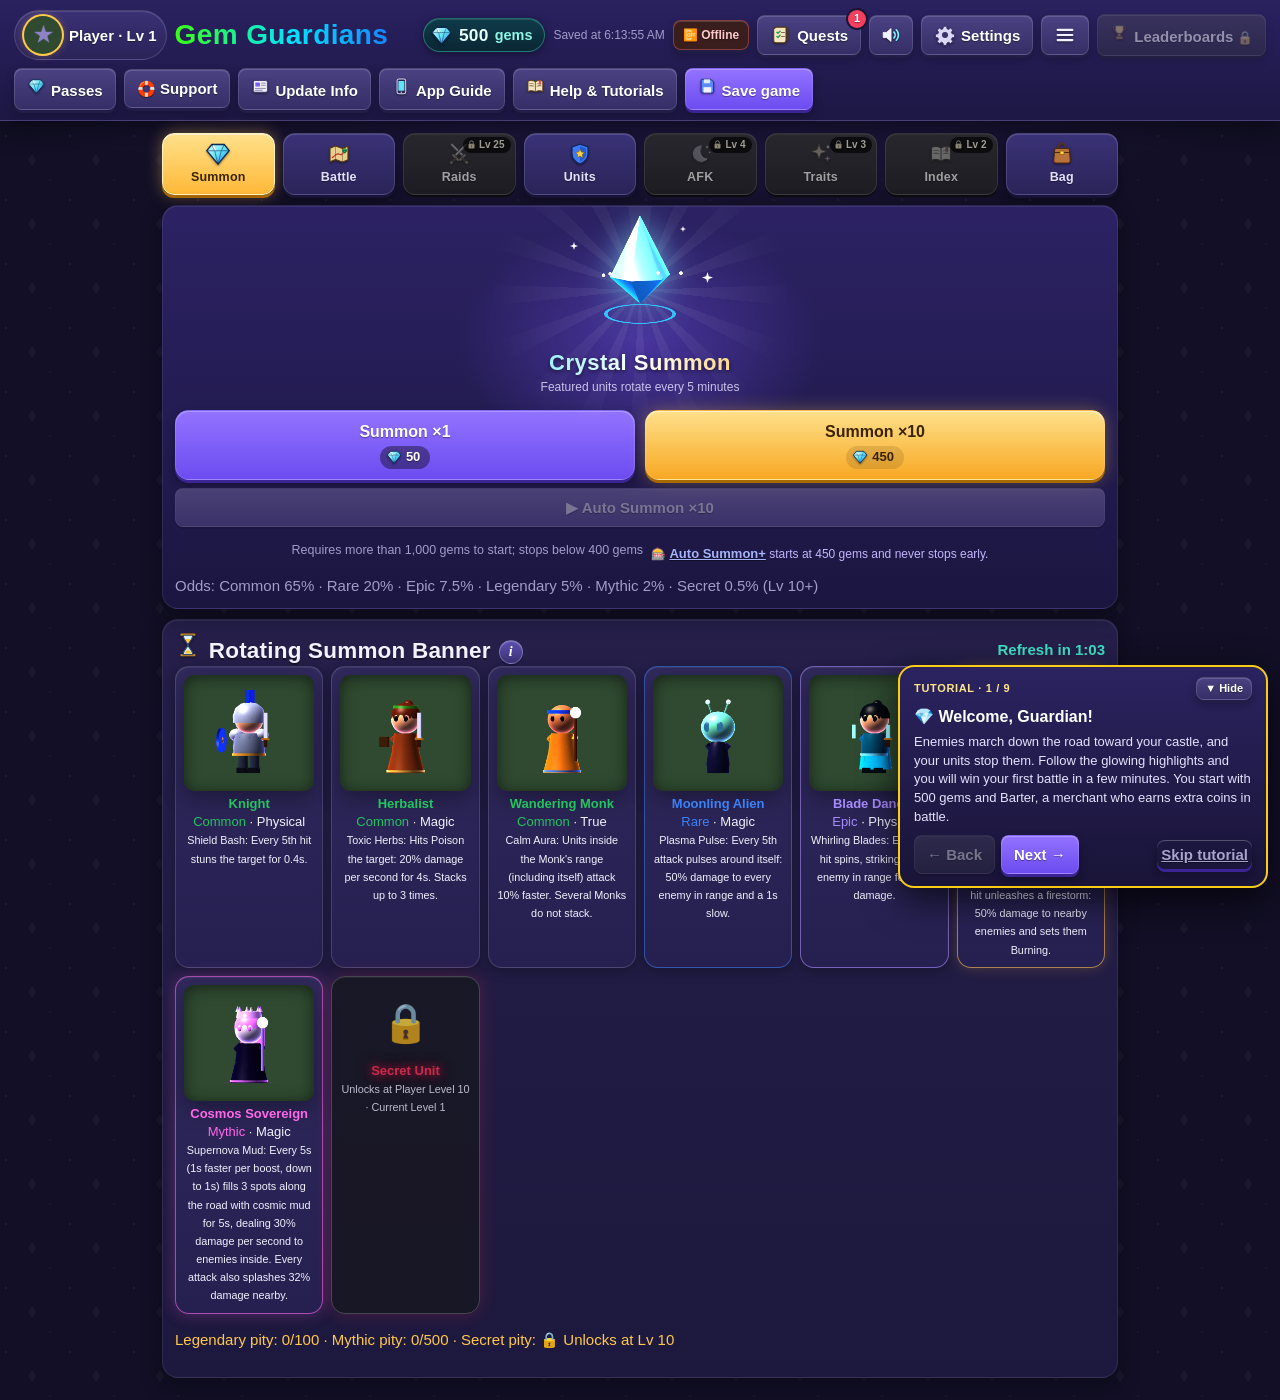
==== commit 1dee3cc2: "Apply game update GAME_VERSION='2026.10.11.41'" ====
--- a/index.html
+++ b/index.html
@@ -978,6 +978,10 @@
 body.gg3d-altar-on .gg3d-altar{display:block}
 body.gg3d-altar-on .altar-crystal{visibility:hidden}
 </style>
+<style>
+/* 3D detail pass (2026.10.11.41) */
+#gg3dCamRow select{padding:8px 10px;border-radius:10px;background:#0f0c22;color:#fff;border:1px solid #ffffff33;font-size:14px;max-width:46%}
+</style>
 </head>
 <body>
 <div id="ggSplash" role="status" aria-label="Gem Guardians loading">
@@ -1176,6 +1180,7 @@
   <div class="row" style="justify-content:space-between;align-items:center"><h2 id="qolTitle">📰 Update Info</h2><button class="alt" id="closeQol">Close ✕</button></div>
   <p style="color:var(--mut);margin:6px 0 8px"><b id="qolVersion"></b><br>Updates listed newest first, with implementation timestamps. Labels: New Feature, Balance Update, Bug Fix, QoL (makes playing easier).</p>
   <div class="row qol-filter" id="qolFilter"><button type="button" class="alt on" data-filter="All">All</button><button type="button" class="alt" data-filter="New Feature">New Feature</button><button type="button" class="alt" data-filter="Balance Update">Balance Update</button><button type="button" class="alt" data-filter="Bug Fix">Bug Fix</button><button type="button" class="alt" data-filter="QoL">QoL</button></div>
+<section class="qol-section" data-category="New Feature"><span class="update-tag tag-new-feature">New Feature</span><h3>3D Detail Pass: Real 3D Camera</h3><p style="color:var(--mut);font-size:12px">Implemented Wednesday, October 14, 2026 at 4:35 PM MDT</p><ul><li>Battles now use a <strong>real angled 3D camera</strong> with depth and perspective, distant hills and soft fog, and the whole battlefield always fits on screen.</li><li>Units and enemies are <strong>bigger and more detailed</strong>, and every placed unit stands on a <strong>stone platform with a glowing rune circle</strong> in its type colour.</li><li>Every map has <strong>lamp posts with warm light</strong> along the road, stone road edges and <strong>floating sparkles</strong>. The gem castle has round towers with cone roofs, battlements, lit windows and a banner.</li><li>Duskmoor Castle gets <strong>rounded and cross gravestones, iron fences and branching dead trees</strong>.</li><li>Tapping still places and selects units exactly where you tap, and health bars, levels, damage numbers and the boost panel follow the camera.</li><li>New <strong>Settings → 🎥 3D camera</strong>: Close (the default, a big battlefield), Cinematic (a low angle with sky, stars and a horizon) or Top-down (the classic view). Saved on this device.</li></ul></section>
 <section class="qol-section" data-category="New Feature"><span class="update-tag tag-new-feature">New Feature</span><h3>Battles in Full 3D</h3><p style="color:var(--mut);font-size:12px">Implemented Wednesday, October 14, 2026 at 12:30 PM MDT</p><ul><li>Every battle is now drawn in <strong>real 3D</strong>: all 12 maps and Duskmoor Castle are lit 3D scenes with terrain, roads, trees, crystals, lava, graves and more, an enemy entrance and your <strong>gem castle</strong>, with shadows, glow and soft bloom.</li><li><strong>Every unit is a 3D model</strong> built from its look: outfits, hats, hair, weapons, shields, capes, wings and glowing eyes. Dragons, the Phoenix, the Worldtree and aliens have their own creature models. Prestige stars show as golden rings and sparkles.</li><li><strong>Every enemy is a 3D model</strong> too (imps, beetles, goblins, void knights, demon bosses, shellbacks, gloomwings, shamans, gloops, crabs, lynxes and brutes), turning to face where they walk, with frozen and slowed tints.</li><li>Shots, hits, deaths, coins, fire and mud fields, wards and summons are <strong>glowing 3D effects</strong> that light up the ground around them.</li><li>Placing, tapping, ranges, health bars, levels and damage numbers work exactly as before.</li><li>Prefer the classic look or have a slower phone? <strong>Settings → 🧊 3D graphics</strong> switches back to 2D (saved on this device).</li></ul></section>
 <section class="qol-section" data-category="QoL"><span class="update-tag tag-qol">QoL</span><h3>New Look for Game Passes</h3><p style="color:var(--mut);font-size:12px">Implemented Wednesday, October 14, 2026 at 4:30 AM MDT</p><ul><li>The <strong>💎 Game Passes</strong> window has a fresh design: <strong>VIP</strong> is a golden featured card at the top, and every other pass has its own colored card.</li><li>Each pass now shows a short tagline and clear <strong>"what you get"</strong> points instead of a long paragraph.</li><li>A progress bar shows how many passes your account owns, and owned passes get a glowing border and an <strong>OWNED</strong> ribbon.</li><li>On wider screens the passes sit side by side; on phones they stack.</li></ul></section>
 <section class="qol-section" data-category="Balance Update"><span class="update-tag tag-balance-update">Balance Update</span><h3>Faster Raids</h3><p style="color:var(--mut);font-size:12px">Implemented Wednesday, October 14, 2026 at 4:00 AM MDT</p><ul><li>Raids took too long: Raid Level 5 could take over 11 minutes even at Speed ×3. Enemies in raids now arrive <strong>almost twice as fast</strong> (every 0.4s instead of 0.75s) and the next wave starts after 3 seconds instead of 5.</li><li>Raid Level 5 now takes about <strong>5 to 6 minutes</strong> at Speed ×3, and Levels 1 to 4 under 2 minutes. Waves, rewards and the Count Vesper chance are unchanged.</li><li>Because enemies now come in denser waves, their health was lowered to keep raids <strong>exactly as hard as before</strong>.</li><li>Raid leaderboard times are checked with the new pace. Regular maps are unchanged.</li></ul></section>
@@ -1188,7 +1193,7 @@
 <section class="qol-section" data-category="QoL"><span class="update-tag tag-qol">QoL</span><h3>Faster Replies From the Creator</h3><p style="color:var(--mut);font-size:12px">Implemented Tuesday, October 13, 2026 at 11:10 PM MDT</p><ul><li>The Creator now gets an alert on their phone as soon as a support ticket needs them, and can answer it right from the game, so tickets the support helper can't solve get a reply sooner.</li><li>Support works through written messages in your ticket only. There are no phone, voice or video calls, and support will never ask for your phone number or other contact details.</li></ul></section>
 <section class="qol-section" data-category="New Feature"><span class="update-tag tag-new-feature">New Feature</span><h3>Contact Support</h3><p style="color:var(--mut);font-size:12px">Implemented Tuesday, October 13, 2026 at 7:26 PM MDT</p><ul><li>Need help? Open <strong>☰ → 🛟 Support</strong> (or <strong>Help &amp; Tutorials → Contact Support</strong>) and tap <strong>New ticket</strong>. Every ticket gets its own number, for example <strong>#1001</strong>.</li><li>Our <strong>support helper</strong> (an AI) reads your message and answers right away, usually within a few seconds. You can keep chatting in the same ticket.</li><li>If the helper can't solve it, it tells you, and your ticket goes to the <strong>Creator</strong>, who will help you when they're not busy. Their reply shows up in the same ticket.</li><li>A red badge on ☰ and 🛟 Support tells you when there's a new reply, even if you closed the window.</li><li>You can include basic game info (level, gems, units, version, device) so we can help faster. Please never share passwords or personal details.</li><li>Contacting support needs an internet connection and a <strong>Cloud Save</strong> sign-in, so we can send the reply to you. The game itself still works fully offline.</li></ul></section>
 <section class="qol-section" data-category="Bug Fix"><span class="update-tag tag-bug-fix">Bug Fix</span><h3>Summoned Creatures Fight by Collision</h3><p style="color:var(--mut);font-size:12px">Implemented Tuesday, October 13, 2026 at 1:15 PM MDT</p><ul><li>Every creature a unit summons onto the road now works the same way: <strong>Abyss Summoner</strong>'s shadow monsters and Elite Ghouls, and <strong>Abyss Monarch</strong>'s Hell Wolves.</li><li>They appear at <strong>your base</strong> and walk the road toward the enemy entrance. Hell Wolves used to start near the enemy entrance and run toward your base.</li><li>They <strong>no longer shoot</strong>. They damage enemies by running into them: shadow monsters 55%, Elite Ghouls 150% and Hell Wolves 125% of the unit's damage per collision. A creature can't walk through an enemy, so it keeps ramming the enemy in front of it (one hit every 0.6 seconds) until one of them falls. Enemies are not stopped by creatures.</li><li>Every creature has its own <strong>HP bar</strong> (teal). Its HP is 275% of the summoning unit's damage (damage +175%). Each boost gives the unit +35% damage, so its creatures get +35% HP too, including the ones already on the road.</li><li>Every collision costs the creature HP: 8% of that enemy's max HP (5% for bosses and mini-bosses). It bounces back a little after each hit and disappears when its HP runs out or it reaches the enemy entrance.</li><li>Submerged Tide Crabs can't be hit, so creatures pass over them.</li></ul></section>
-<section class="qol-section" data-category="QoL"><span class="update-tag tag-qol">QoL</span><h3>Enemy HP Numbers</h3><p style="color:var(--mut);font-size:12px">Implemented Tuesday, October 13, 2026 at 1:15 PM MDT</p><ul><li>Every enemy health bar now shows its HP left, for example <strong>1000/1000</strong>.</li><li>Big numbers are shortened (12.5K, 3.2M, 1.1B) so they stay readable.</li><li>You can turn the numbers off in <strong>Settings â Enemy HP numbers</strong>.</li></ul></section>
+<section class="qol-section" data-category="QoL"><span class="update-tag tag-qol">QoL</span><h3>Enemy HP Numbers</h3><p style="color:var(--mut);font-size:12px">Implemented Tuesday, October 13, 2026 at 1:15 PM MDT</p><ul><li>Every enemy health bar now shows its HP left, for example <strong>1000/1000</strong>.</li><li>Big numbers are shortened (12.5K, 3.2M, 1.1B) so they stay readable.</li><li>You can turn the numbers off in <strong>Settings → Enemy HP numbers</strong>.</li></ul></section>
 <section class="qol-section" data-category="New Feature"><span class="update-tag tag-new-feature">New Feature</span><h3>Leaderboards: Most Time Played &amp; Most Summons</h3><p style="color:var(--mut);font-size:12px">Implemented Tuesday, October 13, 2026 at 10:52 AM MDT</p><ul><li>Two new tabs in <strong>🏆 Leaderboards</strong>: <strong>⏱️ Time played</strong> and <strong>🎰 Summons</strong>.</li><li><strong>Time played</strong> counts while the game is open on your screen and you are signed in with your player name. The game server keeps the time itself, and playing on two devices at once never counts double.</li><li><strong>Summons</strong> counts every summon you make while signed in (a ×10 counts as 10), even offline. They are sent when you are back online.</li><li>Both boards started counting with this update, so everyone starts from zero.</li><li>Fair play: the server only accepts summons at a realistic speed and never more time than really passed.</li></ul></section>
 <section class="qol-section" data-category="Bug Fix"><span class="update-tag tag-bug-fix">Bug Fix</span><h3>Void Sovereign Sigil Under the Feet</h3><p style="color:var(--mut);font-size:12px">Implemented Tuesday, October 13, 2026 at 10:16 AM MDT</p><ul><li>The crimson sigil and shadow pool of <strong>☠ Void Sovereign</strong> were drawn across the unit’s legs. They now lie on the ground under the unit’s feet, behind the unit, in battle and on unit cards.</li><li>The shadow smoke, circling embers and glowing red eyes still float around the unit.</li></ul></section>
 <section class="qol-section" data-category="New Feature"><span class="update-tag tag-new-feature">New Feature</span><h3>Secret Trait: Void Sovereign</h3><p style="color:var(--mut);font-size:12px">Implemented Tuesday, October 13, 2026 at 9:46 AM MDT</p><ul><li><strong>☠ Void Sovereign</strong> is the first <strong>Secret</strong> trait and the strongest in the game: <strong>+500% damage, +50% range and +30% attack speed</strong>.</li><li>The price of power: a unit with Void Sovereign can be <strong>placed only once</strong> per battle.</li><li>Every trait reroll has a <strong>0.1%</strong> chance to roll it. <strong>Secret pity:</strong> 1,000 rerolls without it guarantees Void Sovereign. The Trait Forge shows your Secret pity.</li><li>An ominous look: a dark pool with a burning crimson sigil, rising shadow smoke, orbiting embers and glowing red eyes, plus dark-red hits in battle.</li><li>Rolling it plays a full-screen reveal. Auto Reroll always stops when it lands, and replacing it asks first.</li><li>New odds per reroll: Common 39.9%, Rare 30%, Epic 20%, Legendary 9%, Mythic 1%, Secret 0.1%.</li></ul></section>
@@ -1293,10 +1298,10 @@
  <p id="gameVersionLabel" style="color:var(--mut);font-size:12px;margin-top:12px;text-align:right"></p>
  </div></div>
 
-<script src="gg-sound.js?v=2026.10.11.40"></script>
-<script src="gg-art.js?v=2026.10.11.40"></script>
-<script>const GAME_VERSION='2026.10.11.40';</script>
-<script src="gg-game.js?v=2026.10.11.40"></script>
+<script src="gg-sound.js?v=2026.10.11.41"></script>
+<script src="gg-art.js?v=2026.10.11.41"></script>
+<script>const GAME_VERSION='2026.10.11.41';</script>
+<script src="gg-game.js?v=2026.10.11.41"></script>
 
 <script>
 // The PWA and its save store require a secure, stable origin (HTTPS or localhost).
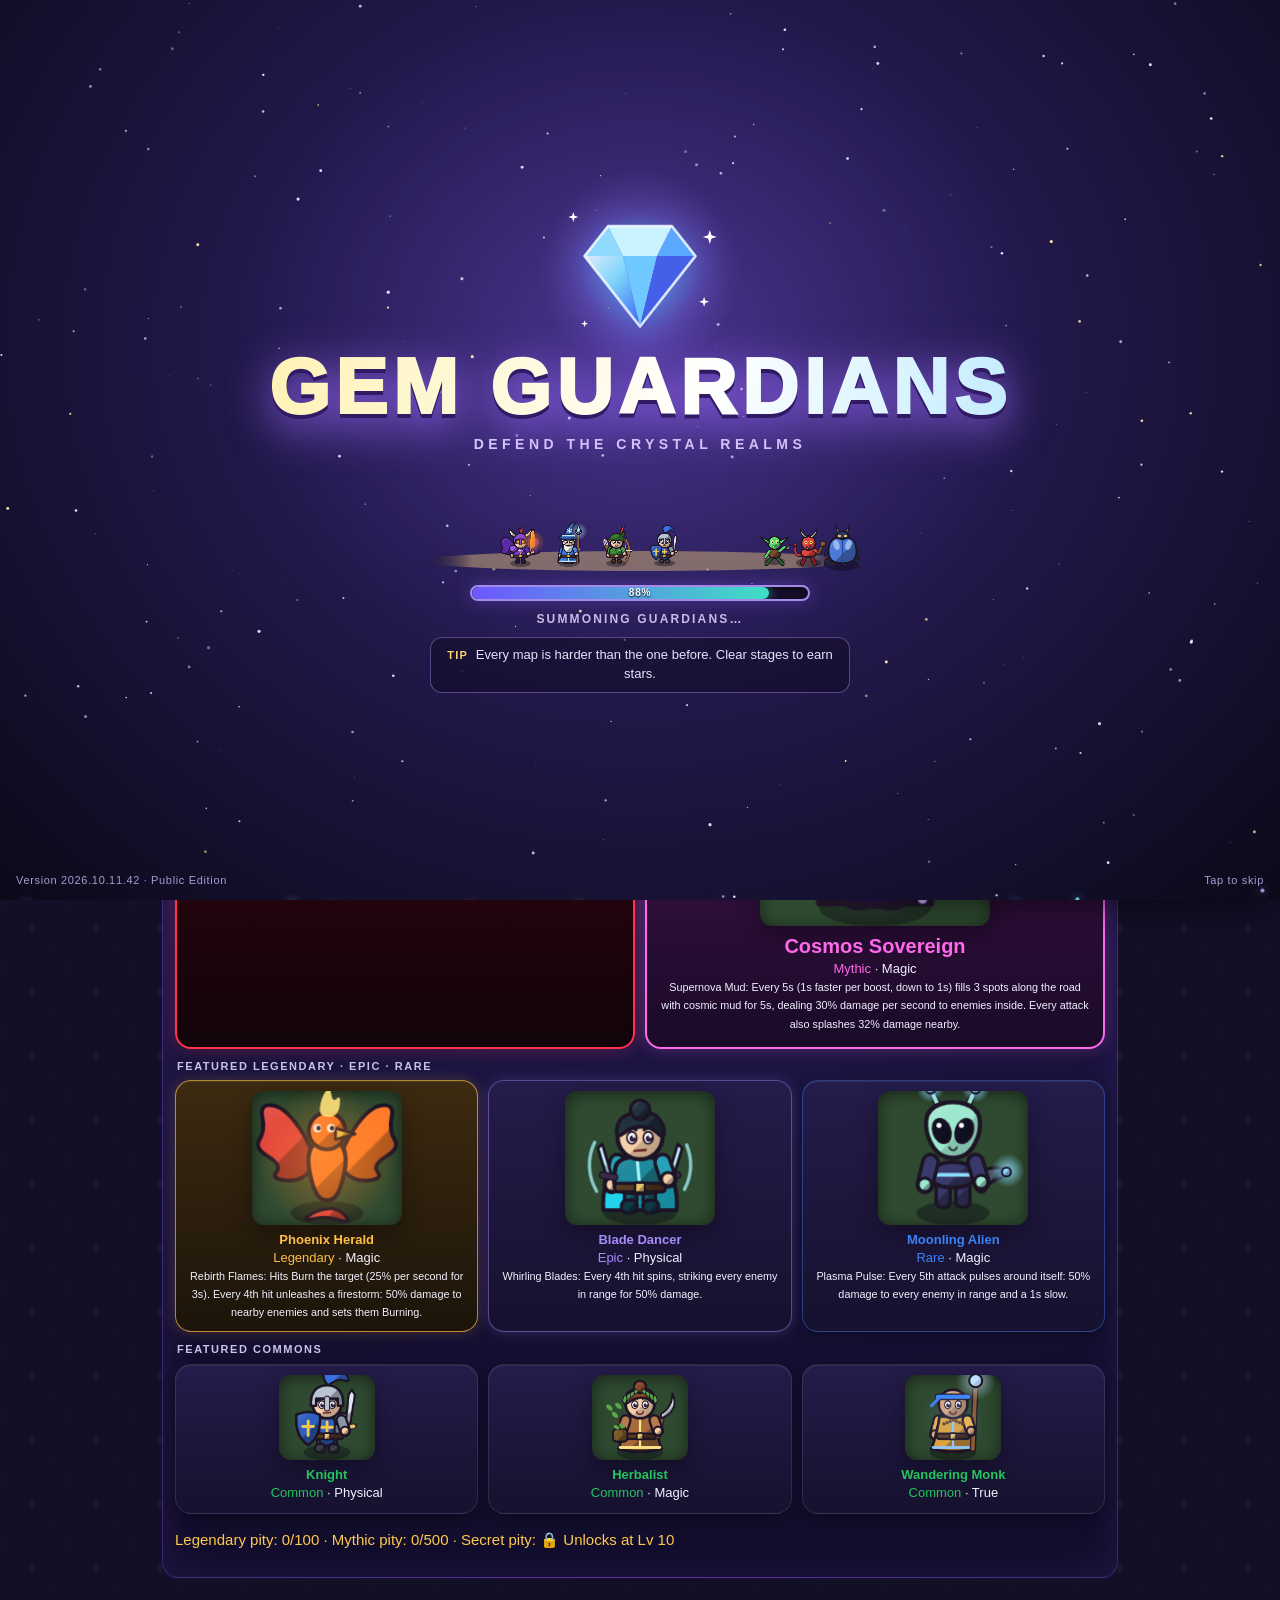
==== commit d97817f8: "Apply game update GAME_VERSION='2026.10.11.42'" ====
--- a/index.html
+++ b/index.html
@@ -982,6 +982,77 @@
 /* 3D detail pass (2026.10.11.41) */
 #gg3dCamRow select{padding:8px 10px;border-radius:10px;background:#0f0c22;color:#fff;border:1px solid #ffffff33;font-size:14px;max-width:46%}
 </style>
+<style>
+/* Rare pull celebrations + summon banner (2026.10.11.42) */
+.ggc{position:fixed;inset:0;z-index:2600;display:flex;align-items:center;justify-content:center;pointer-events:none}
+.ggc.hide{display:none}
+.ggc-intro{pointer-events:auto;cursor:pointer}
+#ggCelebCv{position:absolute;inset:0;width:100%;height:100%}
+.ggc-flash{position:absolute;inset:0;background:radial-gradient(circle at 50% 45%,#fff,var(--c1) 40%,transparent 75%);opacity:0}
+.ggc-go .ggc-flash{animation:ggcFlash .7s ease-out}
+.ggc-card{position:relative;text-align:center;transform:scale(.6);opacity:0}
+.ggc-go .ggc-card{animation:ggcCard .55s cubic-bezier(.2,1.4,.4,1) .15s forwards}
+.ggc-kicker{font-weight:900;letter-spacing:.18em;font-size:clamp(26px,7vw,54px);line-height:1;background:linear-gradient(90deg,var(--c1),#fff,var(--c2),var(--c1));background-size:300% 100%;-webkit-background-clip:text;background-clip:text;color:transparent;filter:drop-shadow(0 0 14px var(--c1));animation:ggcShine 1.6s linear infinite}
+.ggc-port{margin:10px auto 6px;width:clamp(150px,36vw,230px);aspect-ratio:288/256;border-radius:18px;overflow:hidden;box-shadow:0 0 0 2px var(--c1),0 0 40px var(--c1),0 0 90px var(--c1)}
+.ggc-port canvas{width:100%;height:100%;display:block;background:transparent}
+.ggc-name{font-weight:900;font-size:clamp(20px,5vw,32px);color:#fff;text-shadow:0 0 12px var(--c1),0 2px 0 #000}
+.ggc-sub{color:#f3e8ff;font-size:14px;margin-top:4px;text-shadow:0 1px 2px #000}
+.ggc-skip{position:absolute;bottom:max(18px,env(safe-area-inset-bottom));left:50%;transform:translateX(-50%);background:#0008;border:1px solid #ffffff44;color:#fff;border-radius:999px;padding:8px 16px;font-size:13px;display:none;pointer-events:none}
+.ggc-intro .ggc-skip{display:block}
+.ggc-Secret .ggc-kicker{letter-spacing:.24em;animation:ggcShine 1.6s linear infinite,ggcGlitch .18s steps(2) 6}
+.ggc-Secret .ggc-port{box-shadow:0 0 0 2px #ff314d,0 0 50px #ff314d,0 0 120px #b0001f}
+/* auto / reveal off: Mythic is a highlight card near the top that never blocks taps */
+.ggc-auto.ggc-Mythic{align-items:flex-start;padding-top:max(70px,env(safe-area-inset-top))}
+.ggc-auto.ggc-Mythic .ggc-card{background:linear-gradient(160deg,#4a1450ee,#1a0a28ee);border:2px solid var(--c1);border-radius:20px;padding:12px 18px 14px;box-shadow:0 0 30px var(--c1)}
+.ggc-auto.ggc-Mythic .ggc-kicker{font-size:22px}
+.ggc-auto.ggc-Mythic .ggc-port{width:120px}
+.ggc-auto.ggc-Mythic .ggc-name{font-size:18px}
+.ggc-auto .ggc-card{animation-duration:.45s}
+@keyframes ggcFlash{0%{opacity:.95}100%{opacity:0}}
+@keyframes ggcCard{0%{transform:scale(.6);opacity:0}100%{transform:scale(1);opacity:1}}
+@keyframes ggcShine{0%{background-position:0% 50%}100%{background-position:300% 50%}}
+@keyframes ggcGlitch{0%{transform:translate(-3px,1px)}50%{transform:translate(3px,-1px)}100%{transform:none}}
+/* the reveal waits behind the cinematic, then Mythic/Secret cards shine */
+.summon-reveal.sr-hold .sr-box{visibility:hidden}
+.summon-reveal.ggc-shake .sr-box{animation:ggcShake .5s}
+@keyframes ggcShake{0%,100%{transform:none}20%{transform:translate(-8px,4px)}40%{transform:translate(7px,-5px)}60%{transform:translate(-5px,-3px)}80%{transform:translate(4px,3px)}}
+.sr-card.sr-star{position:relative;z-index:1}
+.sr-card.sr-star::before{content:'';position:absolute;inset:-6px;border-radius:16px;background:conic-gradient(from 0deg,#ff68e9,#ffd27a,#7fe3ff,#ff68e9);filter:blur(5px);opacity:.95;z-index:-1;animation:altarSpin 2.4s linear infinite}
+.sr-card.sr-star.r-Secret::before{background:conic-gradient(from 0deg,#ff314d,#2a0008,#ff9aa8,#ff314d)}
+.sr-card.sr-star::after{content:'';position:absolute;left:50%;bottom:30%;width:70%;height:180%;transform:translateX(-50%);background:linear-gradient(0deg,var(--sr-c,#ff68e9),transparent);opacity:.35;filter:blur(8px);z-index:-2;pointer-events:none}
+.sr-card.sr-star .sr-front{animation:ggcPulse 1.4s ease-in-out infinite}
+@keyframes ggcPulse{0%,100%{filter:brightness(1)}50%{filter:brightness(1.35)}}
+/* summon banner */
+.ggb-panel{position:relative;overflow:hidden;background:radial-gradient(120% 90% at 50% 0%,#3a1f6e 0%,#1b1440 55%,#120d2b 100%);border:1px solid #8b5cf655;box-shadow:inset 0 0 40px #8b5cf622}
+.ggb-panel>*{position:relative}
+.ggb-panel #bannerTimer{background:#0b0920aa;border:1px solid #7fe3ff55;border-radius:999px;padding:4px 12px;font-size:14px}
+.ggb-bar{height:5px;border-radius:5px;background:#ffffff14;margin:8px 0 2px;overflow:hidden}
+.ggb-bar i{display:block;height:100%;width:0;background:linear-gradient(90deg,#7fe3ff,#c084fc,#ff68e9);transition:width 1s linear}
+.ggb-pool{display:block!important}
+.ggb-row{margin:10px 0}
+.ggb-label{font-size:11px;letter-spacing:.14em;text-transform:uppercase;color:#c9c2ea;margin:4px 2px 6px;font-weight:800}
+.ggb-grid{display:grid;gap:10px;grid-template-columns:repeat(auto-fit,minmax(150px,1fr))}
+.ggb-hero .ggb-grid{grid-template-columns:repeat(auto-fit,minmax(min(100%,160px),1fr))}
+@media (max-width:520px){.ggb-hero .ggb-card b{font-size:16px!important}.ggb-hero .ggb-card small{font-size:11px}.ggb-hero .ggb-card{padding:10px!important}}
+.ggb-card{position:relative;border-radius:16px!important;padding:10px!important;text-align:center;border:1px solid #ffffff1a;background:linear-gradient(180deg,#241c4a,#16112e)!important;overflow:hidden}
+.ggb-card canvas.ico{display:block;margin:0 auto 6px;width:100%!important;max-width:150px;height:auto!important;aspect-ratio:288/256;border-radius:12px}
+.ggb-hero .ggb-card canvas.ico{max-width:230px}
+.ggb-hero .ggb-card{padding:14px!important}
+.ggb-hero .ggb-card b{font-size:20px}
+.ggb-Rare{border-color:#3b82f666!important}
+.ggb-Epic{border-color:#a78bfa77!important;box-shadow:0 0 14px #a78bfa33}
+.ggb-Legendary{border-color:#ffbf47aa!important;box-shadow:0 0 18px #ffbf4744;background:linear-gradient(180deg,#3d2a10,#1c140a)!important}
+.ggb-Mythic{border:2px solid #ff68e9!important;box-shadow:0 0 26px #ff68e966;background:linear-gradient(180deg,#4a1450,#1a0a28)!important}
+.ggb-Secret{border:2px solid #ff314d!important;box-shadow:0 0 30px #ff314d66;background:linear-gradient(180deg,#3a0610,#12030a)!important}
+.ggb-hero .ggb-card::after{content:'';position:absolute;top:0;left:0;width:40%;height:100%;background:linear-gradient(100deg,transparent,#ffffff22,transparent);transform:translateX(-150%) skewX(-18deg);animation:ggbSweep 4.5s ease-in-out infinite;pointer-events:none;will-change:transform}
+@keyframes ggbSweep{0%{transform:translateX(-150%) skewX(-18deg)}55%,100%{transform:translateX(350%) skewX(-18deg)}}
+.ggb-tag{display:inline-block;font-size:11px;font-weight:900;letter-spacing:.14em;padding:3px 10px;border-radius:999px;margin-bottom:8px;color:#fff;background:linear-gradient(90deg,#ff68e9,#c084fc)}
+.ggb-Secret .ggb-tag{background:linear-gradient(90deg,#ff314d,#7a0a1c)}
+.ggb-commons .ggb-grid{grid-template-columns:repeat(auto-fit,minmax(110px,1fr))}
+.ggb-commons .ggb-card canvas.ico{max-width:96px}
+.ggb-commons .ggb-card small{display:none}
+@media (prefers-reduced-motion:reduce){.ggb-card::after,.sr-card.sr-star::before,.ggc-kicker{animation:none!important}}
+</style>
 </head>
 <body>
 <div id="ggSplash" role="status" aria-label="Gem Guardians loading">
@@ -1180,6 +1251,7 @@
   <div class="row" style="justify-content:space-between;align-items:center"><h2 id="qolTitle">📰 Update Info</h2><button class="alt" id="closeQol">Close ✕</button></div>
   <p style="color:var(--mut);margin:6px 0 8px"><b id="qolVersion"></b><br>Updates listed newest first, with implementation timestamps. Labels: New Feature, Balance Update, Bug Fix, QoL (makes playing easier).</p>
   <div class="row qol-filter" id="qolFilter"><button type="button" class="alt on" data-filter="All">All</button><button type="button" class="alt" data-filter="New Feature">New Feature</button><button type="button" class="alt" data-filter="Balance Update">Balance Update</button><button type="button" class="alt" data-filter="Bug Fix">Bug Fix</button><button type="button" class="alt" data-filter="QoL">QoL</button></div>
+<section class="qol-section" data-category="New Feature"><span class="update-tag tag-new-feature">New Feature</span><h3>Detailed 3D Characters &amp; Rare Pull Celebrations</h3><p style="color:var(--mut);font-size:12px">Implemented Tuesday, October 20, 2026 at 8:45 AM MDT</p><ul><li><strong>Every unit was rebuilt with much more detail</strong>: real eyes with shine, eyebrows that match each unit’s mood, nose and mouth, hair with fringes and side locks, jointed arms and legs, boots, belts with buckles, collars, armour shoulder plates and capes that flow down the back.</li><li>Rarity shows on the model: <strong>Legendary</strong> units get glowing gold trims and a chest gem, and <strong>Mythic and Secret</strong> units have crystals floating around them.</li><li>Dragons, the Worldtree, the Phoenix, Xeno Warden and the serpent got new detail: horns, teeth, wing bones, claws, spines, roots, branches, feathers and glowing eyes.</li><li>Unit portraits everywhere are new: a rarity-coloured backdrop with light rays, a stone pedestal and coloured rim lighting.</li><li>The <strong>Rotating Summon Banner</strong> is redesigned: the featured Secret and Mythic are shown big at the top, then Legendary, Epic and Rare, then the Commons, with a countdown bar to the next banner.</li><li><strong>Pulling a Mythic</strong> now shows a highlight: light rays, sparkles and the unit’s portrait, and its card glows in the results.</li><li><strong>Pulling a Secret</strong> plays a full cinematic: the screen darkens, crimson lightning strikes, a shockwave and embers, a shake and the unit’s portrait.</li><li>Both also play during <strong>Auto Summon</strong> without pausing it. Turn them off in Settings → 🌟 Mythic &amp; Secret pull effects.</li></ul></section>
 <section class="qol-section" data-category="New Feature"><span class="update-tag tag-new-feature">New Feature</span><h3>3D Detail Pass: Real 3D Camera</h3><p style="color:var(--mut);font-size:12px">Implemented Wednesday, October 14, 2026 at 4:35 PM MDT</p><ul><li>Battles now use a <strong>real angled 3D camera</strong> with depth and perspective, distant hills and soft fog, and the whole battlefield always fits on screen.</li><li>Units and enemies are <strong>bigger and more detailed</strong>, and every placed unit stands on a <strong>stone platform with a glowing rune circle</strong> in its type colour.</li><li>Every map has <strong>lamp posts with warm light</strong> along the road, stone road edges and <strong>floating sparkles</strong>. The gem castle has round towers with cone roofs, battlements, lit windows and a banner.</li><li>Duskmoor Castle gets <strong>rounded and cross gravestones, iron fences and branching dead trees</strong>.</li><li>Tapping still places and selects units exactly where you tap, and health bars, levels, damage numbers and the boost panel follow the camera.</li><li>New <strong>Settings → 🎥 3D camera</strong>: Close (the default, a big battlefield), Cinematic (a low angle with sky, stars and a horizon) or Top-down (the classic view). Saved on this device.</li></ul></section>
 <section class="qol-section" data-category="New Feature"><span class="update-tag tag-new-feature">New Feature</span><h3>Battles in Full 3D</h3><p style="color:var(--mut);font-size:12px">Implemented Wednesday, October 14, 2026 at 12:30 PM MDT</p><ul><li>Every battle is now drawn in <strong>real 3D</strong>: all 12 maps and Duskmoor Castle are lit 3D scenes with terrain, roads, trees, crystals, lava, graves and more, an enemy entrance and your <strong>gem castle</strong>, with shadows, glow and soft bloom.</li><li><strong>Every unit is a 3D model</strong> built from its look: outfits, hats, hair, weapons, shields, capes, wings and glowing eyes. Dragons, the Phoenix, the Worldtree and aliens have their own creature models. Prestige stars show as golden rings and sparkles.</li><li><strong>Every enemy is a 3D model</strong> too (imps, beetles, goblins, void knights, demon bosses, shellbacks, gloomwings, shamans, gloops, crabs, lynxes and brutes), turning to face where they walk, with frozen and slowed tints.</li><li>Shots, hits, deaths, coins, fire and mud fields, wards and summons are <strong>glowing 3D effects</strong> that light up the ground around them.</li><li>Placing, tapping, ranges, health bars, levels and damage numbers work exactly as before.</li><li>Prefer the classic look or have a slower phone? <strong>Settings → 🧊 3D graphics</strong> switches back to 2D (saved on this device).</li></ul></section>
 <section class="qol-section" data-category="QoL"><span class="update-tag tag-qol">QoL</span><h3>New Look for Game Passes</h3><p style="color:var(--mut);font-size:12px">Implemented Wednesday, October 14, 2026 at 4:30 AM MDT</p><ul><li>The <strong>💎 Game Passes</strong> window has a fresh design: <strong>VIP</strong> is a golden featured card at the top, and every other pass has its own colored card.</li><li>Each pass now shows a short tagline and clear <strong>"what you get"</strong> points instead of a long paragraph.</li><li>A progress bar shows how many passes your account owns, and owned passes get a glowing border and an <strong>OWNED</strong> ribbon.</li><li>On wider screens the passes sit side by side; on phones they stack.</li></ul></section>
@@ -1298,10 +1370,10 @@
  <p id="gameVersionLabel" style="color:var(--mut);font-size:12px;margin-top:12px;text-align:right"></p>
  </div></div>
 
-<script src="gg-sound.js?v=2026.10.11.41"></script>
-<script src="gg-art.js?v=2026.10.11.41"></script>
-<script>const GAME_VERSION='2026.10.11.41';</script>
-<script src="gg-game.js?v=2026.10.11.41"></script>
+<script src="gg-sound.js?v=2026.10.11.42"></script>
+<script src="gg-art.js?v=2026.10.11.42"></script>
+<script>const GAME_VERSION='2026.10.11.42';</script>
+<script src="gg-game.js?v=2026.10.11.42"></script>
 
 <script>
 // The PWA and its save store require a secure, stable origin (HTTPS or localhost).
